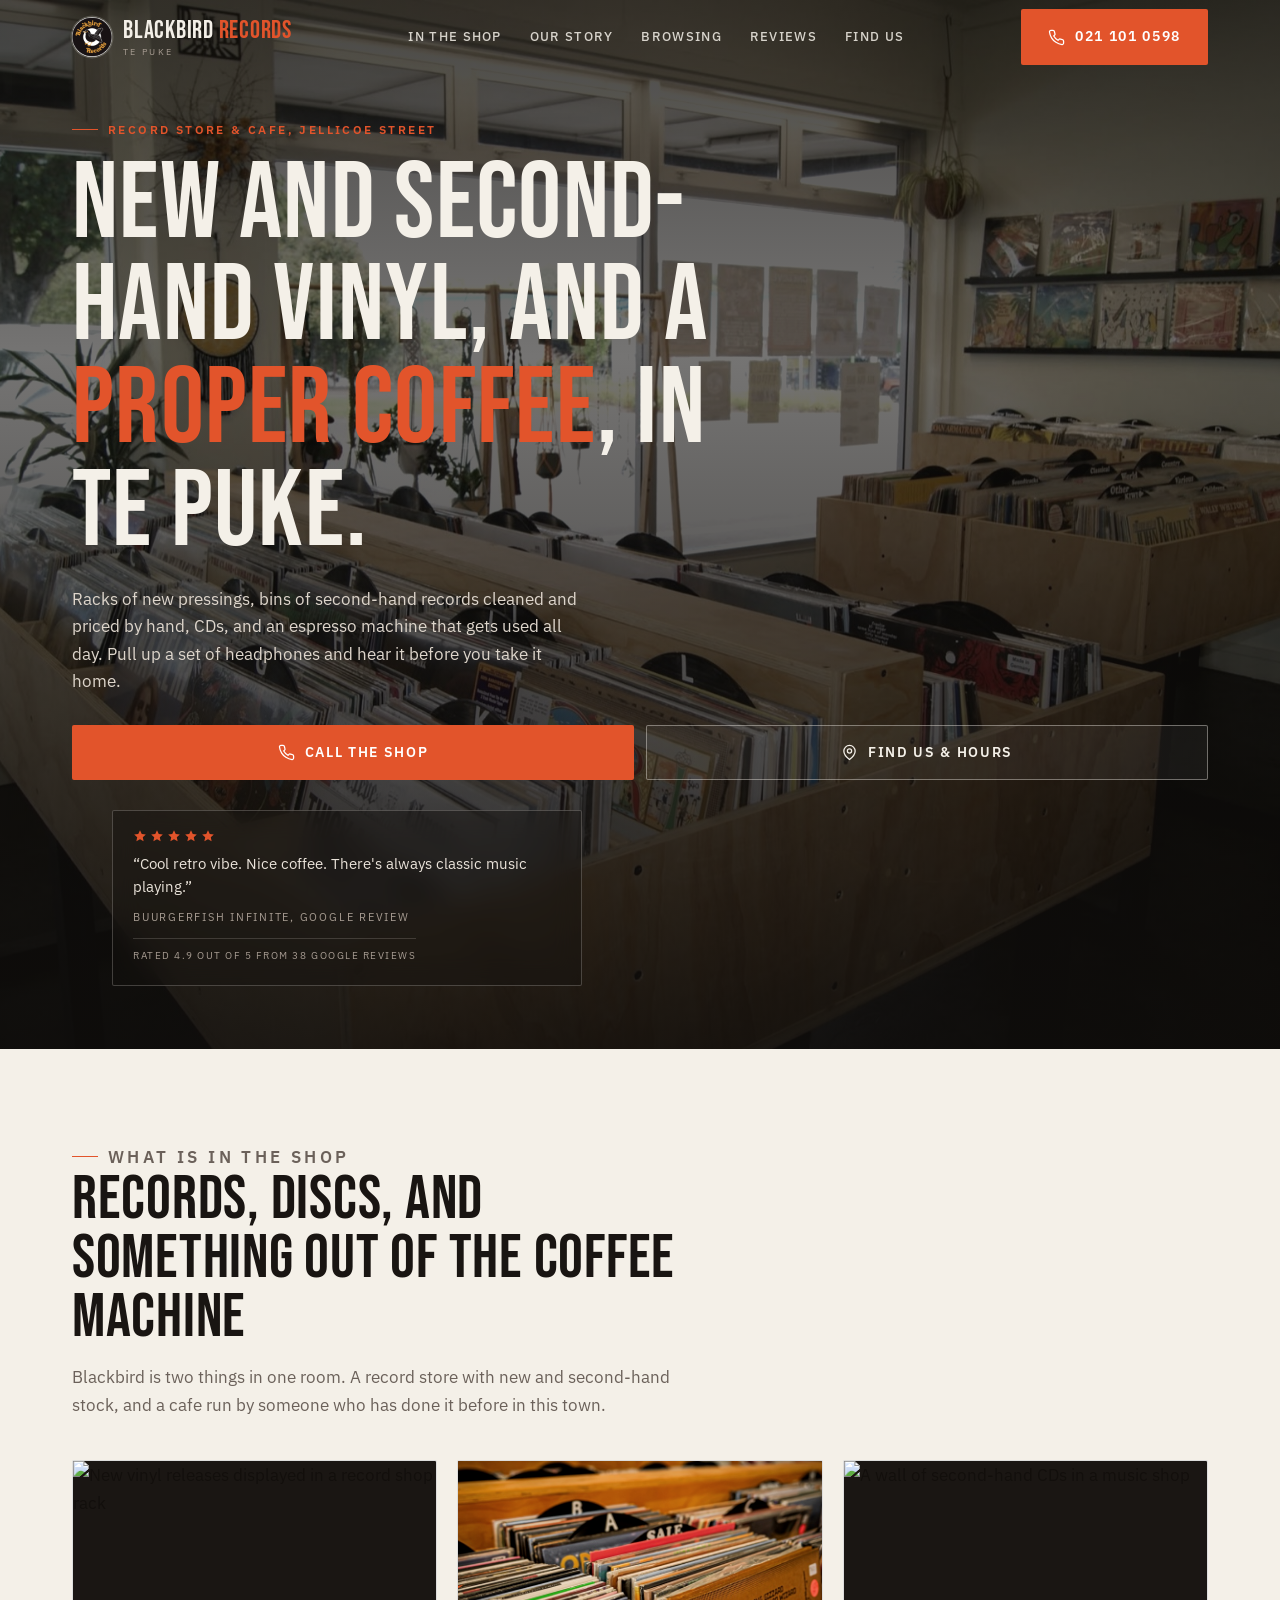
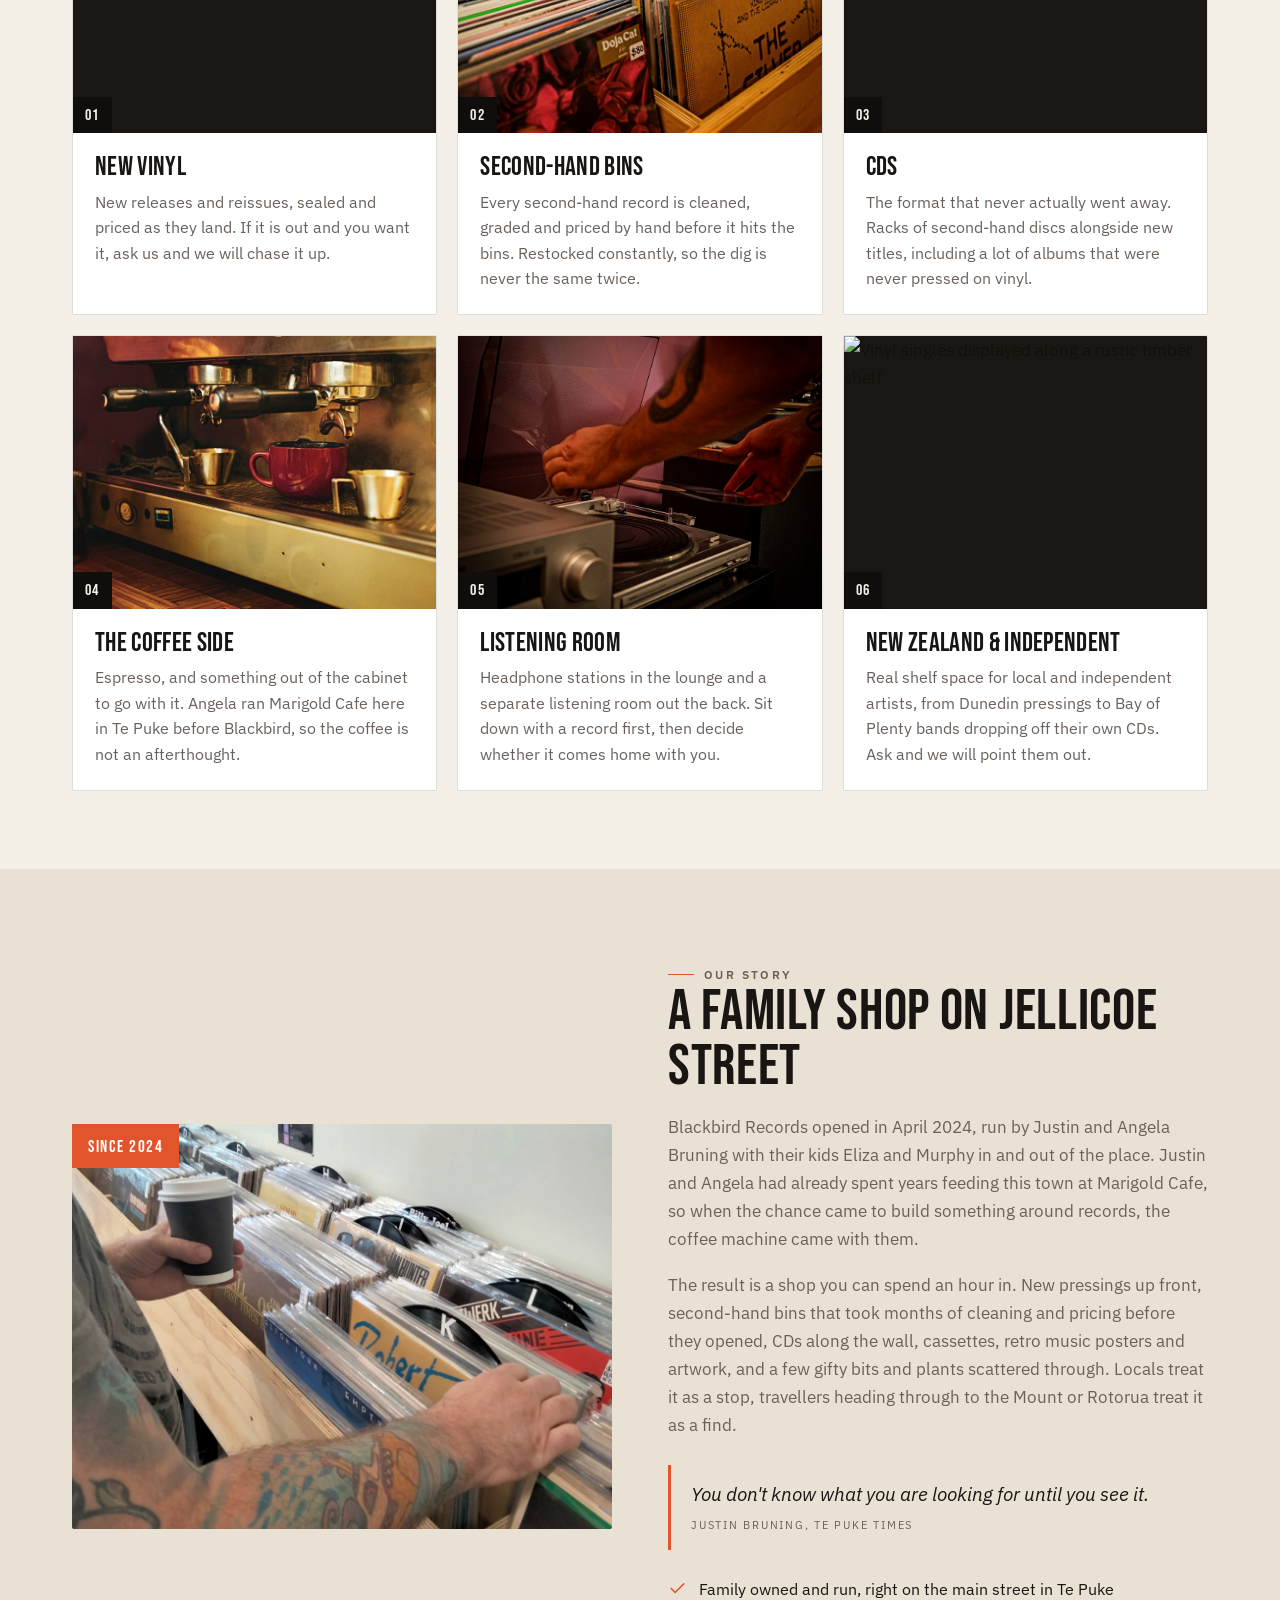
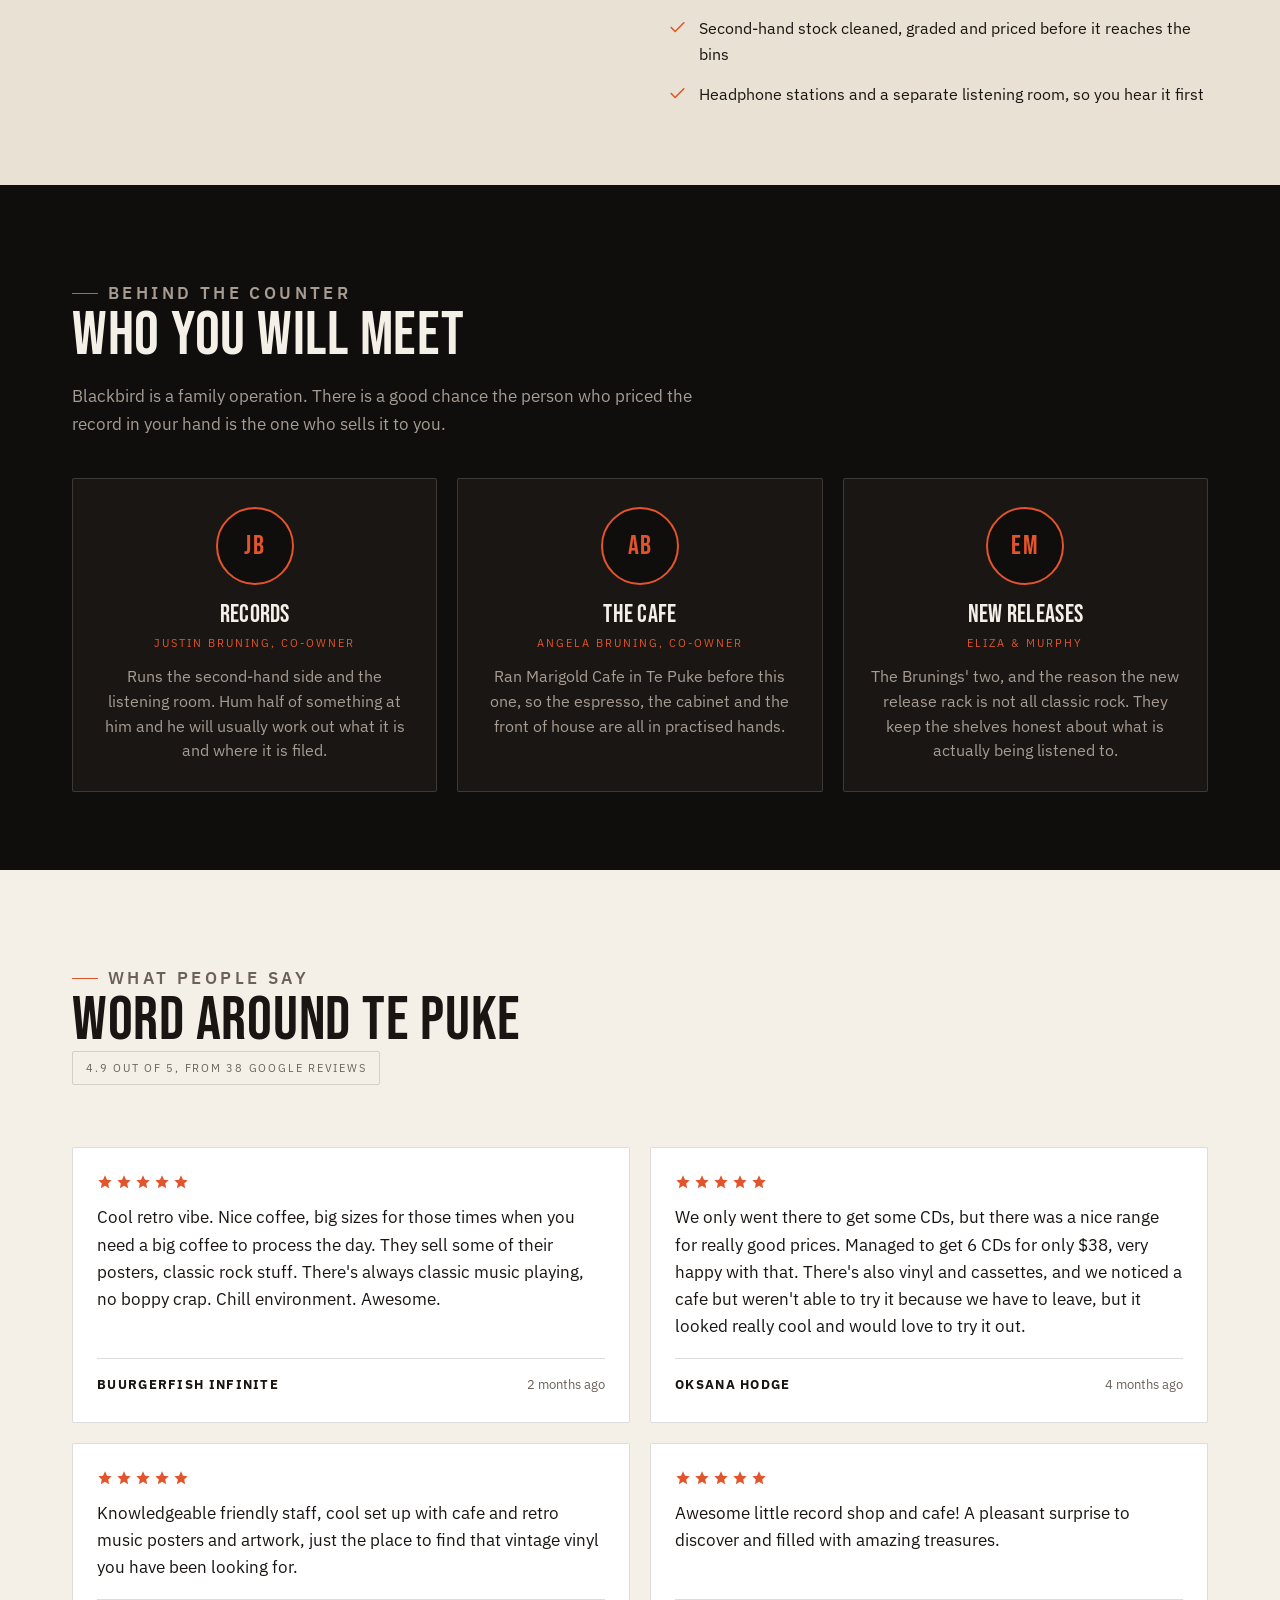
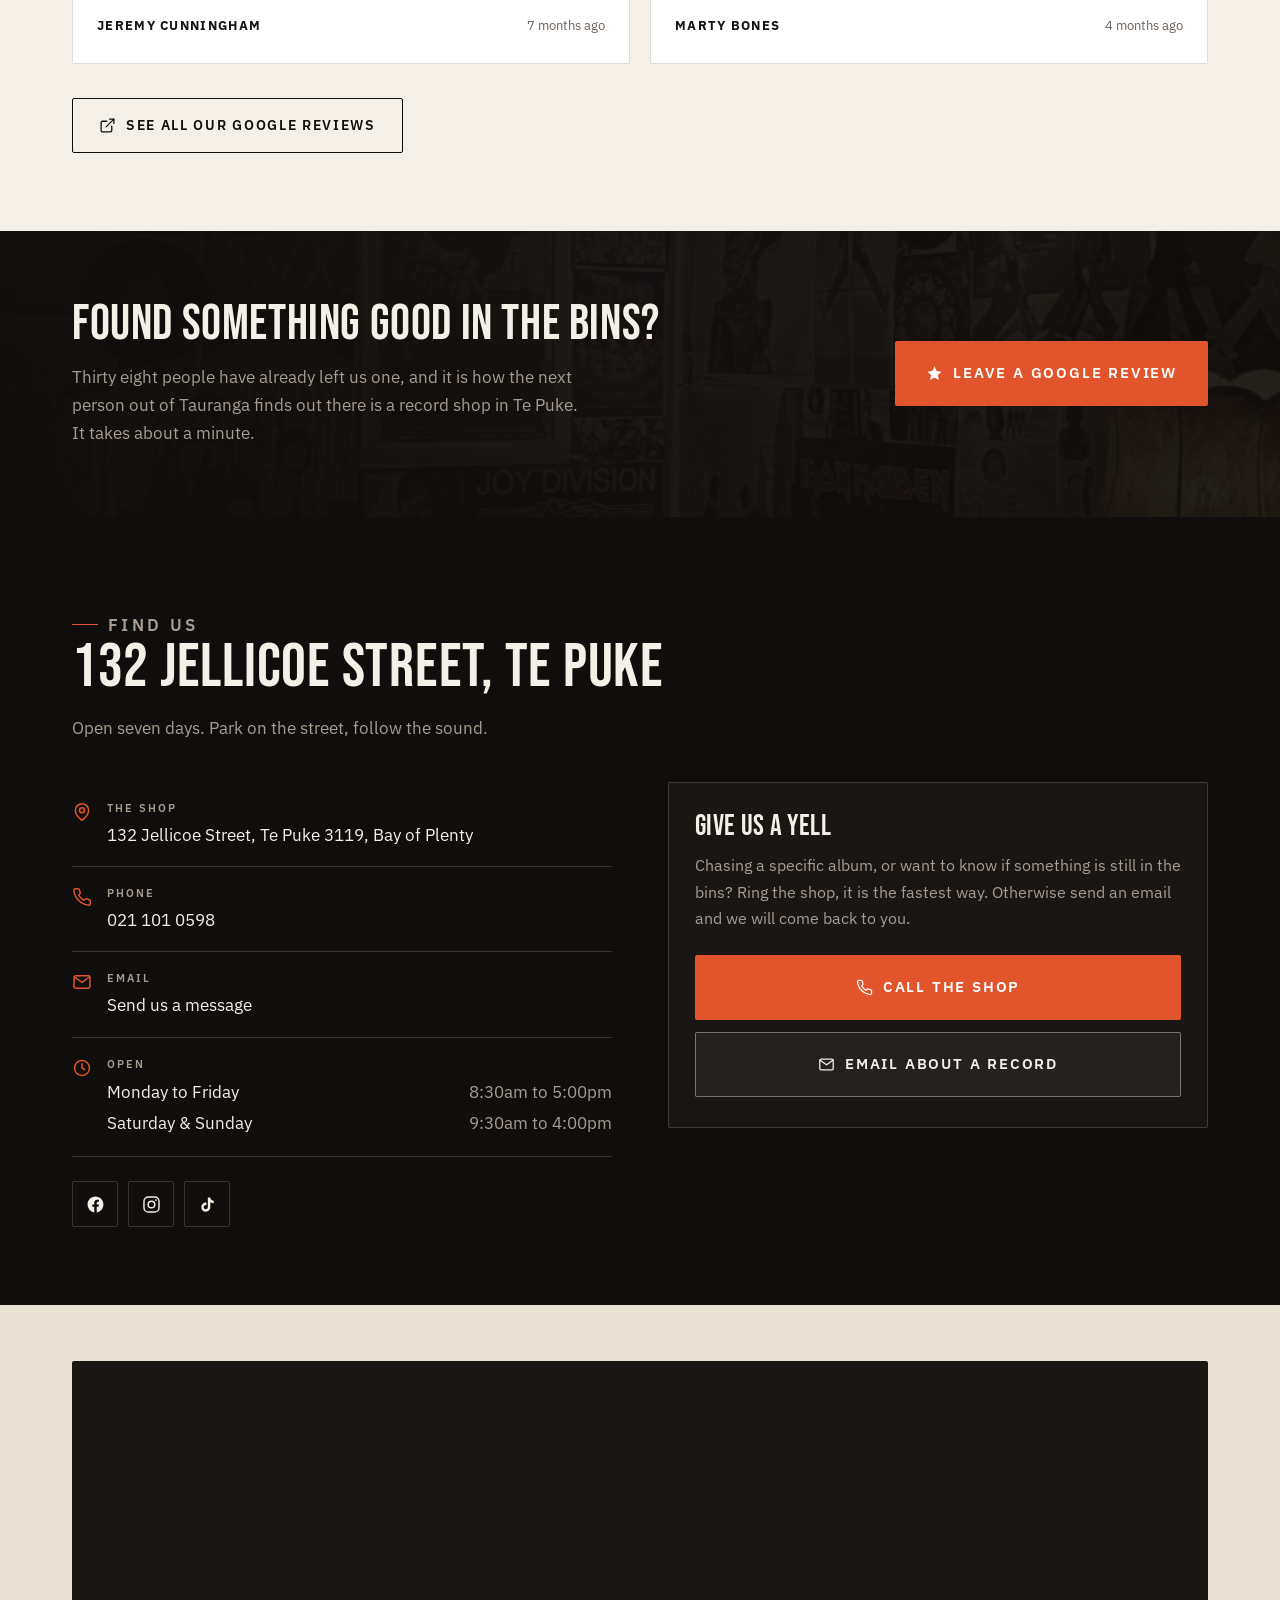
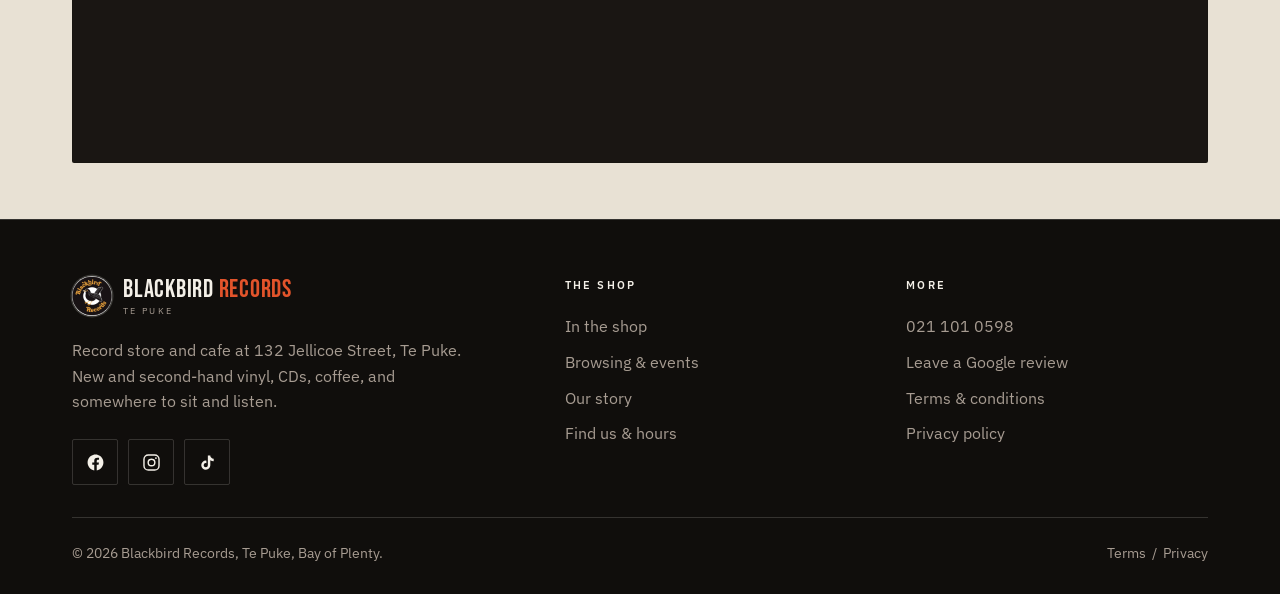
==== index.html @ bd41ffac "Add the six new shop photos, drop four stock hotlinks New real photos in: the wide shop floor and Ju" ====
<!DOCTYPE html>
<html lang="en-NZ">
<head>
<meta charset="utf-8">
<meta name="viewport" content="width=device-width, initial-scale=1">
<title>Blackbird Records | Record Store &amp; Cafe, Te Puke</title>
<meta name="description" content="New and second-hand vinyl, CDs and proper coffee at 132 Jellicoe Street, Te Puke. Headphone listening stations, a separate listening room, and shelf space for New Zealand and independent artists.">
<link rel="canonical" href="https://blackbird-records-demo.vercel.app/">
<meta property="og:type" content="website">
<meta property="og:title" content="Blackbird Records | Record Store &amp; Cafe, Te Puke">
<meta property="og:description" content="New and second-hand vinyl, CDs and proper coffee on Jellicoe Street, Te Puke. Hear it before you buy it.">
<meta property="og:image" content="https://blackbird-records-demo.vercel.app/images/hero-shop.jpg">
<meta name="theme-color" content="#100E0C">
<link rel="icon" type="image/png" href="images/favicon.png">
<link rel="preconnect" href="https://fonts.googleapis.com">
<link rel="preconnect" href="https://fonts.gstatic.com" crossorigin>
<link href="https://fonts.googleapis.com/css2?family=Bebas+Neue&family=IBM+Plex+Sans:wght@400;500;600&display=swap" rel="stylesheet">
<link rel="stylesheet" href="style.css">
</head>
<body>

<!-- opening animation -->
<div id="intro">
  <div class="intro-mark">Blackbird<br><span>Records</span></div>
  <div class="intro-sub">Te Puke, Bay of Plenty</div>
</div>

<!-- 1. NAV -->
<header class="nav">
  <div class="wrap nav-in">
    <a class="brand" href="index.html">
      <img class="brand-logo" src="images/logo.png" alt="" width="40" height="40">
      <span class="brand-text">
        <b>Blackbird <i>Records</i></b>
        <small>Te Puke</small>
      </span>
    </a>
    <nav class="nav-links">
      <a href="#shop">In the shop</a>
      <a href="#about">Our story</a>
      <a href="records.html">Browsing</a>
      <a href="#reviews">Reviews</a>
      <a href="#visit">Find us</a>
    </nav>
    <div class="nav-right">
      <a class="btn btn--accent nav-cta" href="tel:+64211010598">
        <svg viewBox="0 0 24 24" fill="none" stroke="currentColor" stroke-width="1.8" stroke-linecap="round" stroke-linejoin="round" aria-hidden="true"><path d="M22 16.9v3a2 2 0 0 1-2.2 2 19.8 19.8 0 0 1-8.6-3.1 19.5 19.5 0 0 1-6-6A19.8 19.8 0 0 1 2.1 4.2 2 2 0 0 1 4.1 2h3a2 2 0 0 1 2 1.7c.1 1 .4 1.9.7 2.8a2 2 0 0 1-.5 2.1L8.1 9.9a16 16 0 0 0 6 6l1.3-1.2a2 2 0 0 1 2.1-.5c.9.3 1.8.6 2.8.7a2 2 0 0 1 1.7 2z"/></svg>
        021 101 0598
      </a>
      <a class="nav-call" href="tel:+64211010598" aria-label="Call Blackbird Records">
        <svg viewBox="0 0 24 24" fill="none" stroke="currentColor" stroke-width="1.9" stroke-linecap="round" stroke-linejoin="round" aria-hidden="true"><path d="M22 16.9v3a2 2 0 0 1-2.2 2 19.8 19.8 0 0 1-8.6-3.1 19.5 19.5 0 0 1-6-6A19.8 19.8 0 0 1 2.1 4.2 2 2 0 0 1 4.1 2h3a2 2 0 0 1 2 1.7c.1 1 .4 1.9.7 2.8a2 2 0 0 1-.5 2.1L8.1 9.9a16 16 0 0 0 6 6l1.3-1.2a2 2 0 0 1 2.1-.5c.9.3 1.8.6 2.8.7a2 2 0 0 1 1.7 2z"/></svg>
      </a>
      <button class="burger" id="burger" aria-label="Open menu" aria-expanded="false" aria-controls="mobileMenu">
        <svg viewBox="0 0 24 24" fill="none" stroke="currentColor" stroke-width="2" stroke-linecap="round" aria-hidden="true"><path d="M3 6h18M3 12h18M3 18h18"/></svg>
      </button>
    </div>
  </div>
  <div class="mobile-menu" id="mobileMenu">
    <a href="#shop">In the shop</a>
    <a href="#about">Our story</a>
    <a href="records.html">Browsing &amp; events</a>
    <a href="#reviews">Reviews</a>
    <a href="#visit">Find us &amp; hours</a>
  </div>
</header>

<!-- 2. HERO -->
<section class="hero" id="top">
  <div class="hero-slides" aria-hidden="true">
    <div class="hero-slide on">
      <img src="images/hero-shop.jpg" alt="" width="1900" height="1264" fetchpriority="high" decoding="async">
    </div>
    <div class="hero-slide">
      <img src="images/hero-lounge.jpg" alt="" width="1360" height="1020" loading="lazy" decoding="async">
    </div>
    <div class="hero-slide">
      <img src="images/cafe-cabinet.jpg" alt="" width="1360" height="907" loading="lazy" decoding="async">
    </div>
    <div class="hero-slide">
      <img src="images/shop-floor.jpg" alt="" width="1900" height="1425" loading="lazy" decoding="async">
    </div>
    <div class="hero-slide">
      <img src="images/counter-justin.jpg" alt="" width="1600" height="1600" loading="lazy" decoding="async">
    </div>
  </div>
  <div class="hero-scrim"></div>

  <div class="wrap hero-in">
    <p class="eyebrow hero-eyebrow">Record store &amp; cafe, Jellicoe Street</p>
    <h1>New and second-hand vinyl, and a <em>proper coffee</em>, in Te Puke.</h1>
    <p class="hero-sub">Racks of new pressings, bins of second-hand records cleaned and priced by hand, CDs, and an espresso machine that gets used all day. Pull up a set of headphones and hear it before you take it home.</p>

    <div class="hero-cta">
      <a class="btn btn--accent" href="tel:+64211010598">
        <svg viewBox="0 0 24 24" fill="none" stroke="currentColor" stroke-width="1.8" stroke-linecap="round" stroke-linejoin="round" aria-hidden="true"><path d="M22 16.9v3a2 2 0 0 1-2.2 2 19.8 19.8 0 0 1-8.6-3.1 19.5 19.5 0 0 1-6-6A19.8 19.8 0 0 1 2.1 4.2 2 2 0 0 1 4.1 2h3a2 2 0 0 1 2 1.7c.1 1 .4 1.9.7 2.8a2 2 0 0 1-.5 2.1L8.1 9.9a16 16 0 0 0 6 6l1.3-1.2a2 2 0 0 1 2.1-.5c.9.3 1.8.6 2.8.7a2 2 0 0 1 1.7 2z"/></svg>
        Call the shop
      </a>
      <a class="btn btn--ghost" href="#visit">
        <svg viewBox="0 0 24 24" fill="none" stroke="currentColor" stroke-width="1.8" stroke-linecap="round" stroke-linejoin="round" aria-hidden="true"><path d="M20 10c0 6-8 12-8 12s-8-6-8-12a8 8 0 0 1 16 0z"/><circle cx="12" cy="10" r="3"/></svg>
        Find us &amp; hours
      </a>
    </div>

    <figure class="hero-quote">
      <div class="hq-stars" aria-hidden="true">
        <svg viewBox="0 0 24 24" fill="currentColor"><path d="M12 2l3 6.6 7 .8-5.2 4.8 1.4 7L12 17.7 5.8 21.2l1.4-7L2 9.4l7-.8z"/></svg>
        <svg viewBox="0 0 24 24" fill="currentColor"><path d="M12 2l3 6.6 7 .8-5.2 4.8 1.4 7L12 17.7 5.8 21.2l1.4-7L2 9.4l7-.8z"/></svg>
        <svg viewBox="0 0 24 24" fill="currentColor"><path d="M12 2l3 6.6 7 .8-5.2 4.8 1.4 7L12 17.7 5.8 21.2l1.4-7L2 9.4l7-.8z"/></svg>
        <svg viewBox="0 0 24 24" fill="currentColor"><path d="M12 2l3 6.6 7 .8-5.2 4.8 1.4 7L12 17.7 5.8 21.2l1.4-7L2 9.4l7-.8z"/></svg>
        <svg viewBox="0 0 24 24" fill="currentColor"><path d="M12 2l3 6.6 7 .8-5.2 4.8 1.4 7L12 17.7 5.8 21.2l1.4-7L2 9.4l7-.8z"/></svg>
      </div>
      <div class="hq-body">
        <p class="hq-text" id="hqText"></p>
        <cite class="hq-name" id="hqName"></cite>
      </div>
      <span class="hq-badge">Rated 4.9 out of 5 from 38 Google reviews</span>
    </figure>
  </div>
</section>

<!-- 3. SERVICES -->
<section class="section section--bone" id="shop">
  <div class="wrap">
    <div class="sec-head rv">
      <p class="eyebrow">What is in the shop</p>
      <h2>Records, discs, and something out of the coffee machine</h2>
      <p>Blackbird is two things in one room. A record store with new and second-hand stock, and a cafe run by someone who has done it before in this town.</p>
    </div>

    <div class="grid grid--3">
      <article class="card rv">
        <div class="card-img">
          <img src="https://images.pexels.com/photos/8533553/pexels-photo-8533553.jpeg?auto=compress&amp;cs=tinysrgb&amp;w=800" alt="New vinyl releases displayed in a record shop rack" width="800" height="600" loading="lazy" decoding="async">
          <span class="card-num">01</span>
        </div>
        <div class="card-body">
          <h3>New vinyl</h3>
          <p>New releases and reissues, sealed and priced as they land. If it is out and you want it, ask us and we will chase it up.</p>
        </div>
      </article>

      <article class="card rv">
        <div class="card-img">
          <img src="images/crates.jpg" alt="Second-hand records packed into the wooden crates at Blackbird Records" width="760" height="950" loading="lazy" decoding="async">
          <span class="card-num">02</span>
        </div>
        <div class="card-body">
          <h3>Second-hand bins</h3>
          <p>Every second-hand record is cleaned, graded and priced by hand before it hits the bins. Restocked constantly, so the dig is never the same twice.</p>
        </div>
      </article>

      <article class="card rv">
        <div class="card-img">
          <img src="https://images.pexels.com/photos/27988917/pexels-photo-27988917.jpeg?auto=compress&amp;cs=tinysrgb&amp;w=800" alt="A wall of second-hand CDs in a music shop" width="800" height="600" loading="lazy" decoding="async">
          <span class="card-num">03</span>
        </div>
        <div class="card-body">
          <h3>CDs</h3>
          <p>The format that never actually went away. Racks of second-hand discs alongside new titles, including a lot of albums that were never pressed on vinyl.</p>
        </div>
      </article>

      <article class="card rv">
        <div class="card-img">
          <img src="images/espresso.jpg" alt="The espresso machine at Blackbird, pouring into a red cup" width="950" height="633" loading="lazy" decoding="async">
          <span class="card-num">04</span>
        </div>
        <div class="card-body">
          <h3>The coffee side</h3>
          <p>Espresso, and something out of the cabinet to go with it. Angela ran Marigold Cafe here in Te Puke before Blackbird, so the coffee is not an afterthought.</p>
        </div>
      </article>

      <article class="card rv">
        <div class="card-img">
          <img src="images/turntable.jpg" alt="Cueing a record up on the turntable in the Blackbird listening room" width="950" height="950" loading="lazy" decoding="async">
          <span class="card-num">05</span>
        </div>
        <div class="card-body">
          <h3>Listening room</h3>
          <p>Headphone stations in the lounge and a separate listening room out the back. Sit down with a record first, then decide whether it comes home with you.</p>
        </div>
      </article>

      <article class="card rv">
        <div class="card-img">
          <img src="https://images.pexels.com/photos/4491533/pexels-photo-4491533.jpeg?auto=compress&amp;cs=tinysrgb&amp;w=800" alt="Vinyl singles displayed along a rustic timber shelf" width="800" height="600" loading="lazy" decoding="async">
          <span class="card-num">06</span>
        </div>
        <div class="card-body">
          <h3>New Zealand &amp; independent</h3>
          <p>Real shelf space for local and independent artists, from Dunedin pressings to Bay of Plenty bands dropping off their own CDs. Ask and we will point them out.</p>
        </div>
      </article>
    </div>
  </div>
</section>

<!-- 4. ABOUT -->
<section class="section section--bone2" id="about">
  <div class="wrap split">
    <div class="about-media rv">
      <img src="images/story-digging.jpg" alt="A customer flipping through the record bins at Blackbird Records, coffee in hand" width="1100" height="1466" loading="lazy" decoding="async">
      <span class="corner-tag">Since 2024</span>
    </div>
    <div class="about-copy rv">
      <p class="eyebrow">Our story</p>
      <h2>A family shop on Jellicoe Street</h2>
      <p>Blackbird Records opened in April 2024, run by Justin and Angela Bruning with their kids Eliza and Murphy in and out of the place. Justin and Angela had already spent years feeding this town at Marigold Cafe, so when the chance came to build something around records, the coffee machine came with them.</p>
      <p>The result is a shop you can spend an hour in. New pressings up front, second-hand bins that took months of cleaning and pricing before they opened, CDs along the wall, cassettes, retro music posters and artwork, and a few gifty bits and plants scattered through. Locals treat it as a stop, travellers heading through to the Mount or Rotorua treat it as a find.</p>

      <blockquote class="pullquote">
        You don't know what you are looking for until you see it.
        <cite>Justin Bruning, Te Puke Times</cite>
      </blockquote>

      <ul class="checks">
        <li>
          <svg viewBox="0 0 24 24" fill="none" stroke="currentColor" stroke-width="2" stroke-linecap="round" stroke-linejoin="round" aria-hidden="true"><path d="M20 6L9 17l-5-5"/></svg>
          <span>Family owned and run, right on the main street in Te Puke</span>
        </li>
        <li>
          <svg viewBox="0 0 24 24" fill="none" stroke="currentColor" stroke-width="2" stroke-linecap="round" stroke-linejoin="round" aria-hidden="true"><path d="M20 6L9 17l-5-5"/></svg>
          <span>Second-hand stock cleaned, graded and priced before it reaches the bins</span>
        </li>
        <li>
          <svg viewBox="0 0 24 24" fill="none" stroke="currentColor" stroke-width="2" stroke-linecap="round" stroke-linejoin="round" aria-hidden="true"><path d="M20 6L9 17l-5-5"/></svg>
          <span>Headphone stations and a separate listening room, so you hear it first</span>
        </li>
      </ul>
    </div>
  </div>
</section>

<!-- 5. MEET THE CREW -->
<section class="section section--ink" id="crew">
  <div class="wrap">
    <div class="sec-head rv">
      <p class="eyebrow">Behind the counter</p>
      <h2>Who you will meet</h2>
      <p>Blackbird is a family operation. There is a good chance the person who priced the record in your hand is the one who sells it to you.</p>
    </div>

    <div class="grid grid--3">
      <article class="crew-card rv">
        <div class="avatar" aria-hidden="true">JB</div>
        <h3>Records</h3>
        <span class="crew-name">Justin Bruning, co-owner</span>
        <p>Runs the second-hand side and the listening room. Hum half of something at him and he will usually work out what it is and where it is filed.</p>
      </article>

      <article class="crew-card rv">
        <div class="avatar" aria-hidden="true">AB</div>
        <h3>The cafe</h3>
        <span class="crew-name">Angela Bruning, co-owner</span>
        <p>Ran Marigold Cafe in Te Puke before this one, so the espresso, the cabinet and the front of house are all in practised hands.</p>
      </article>

      <article class="crew-card rv">
        <div class="avatar" aria-hidden="true">EM</div>
        <h3>New releases</h3>
        <span class="crew-name">Eliza &amp; Murphy</span>
        <p>The Brunings' two, and the reason the new release rack is not all classic rock. They keep the shelves honest about what is actually being listened to.</p>
      </article>
    </div>
  </div>
</section>

<!-- 6. REVIEWS -->
<section class="section section--bone" id="reviews">
  <div class="wrap">
    <div class="sec-head rv">
      <p class="eyebrow">What people say</p>
      <h2>Word around Te Puke</h2>
      <span class="note">4.9 out of 5, from 38 Google reviews</span>
    </div>

    <div class="grid" id="reviewCards"></div>

    <div class="rev-actions rv">
      <a class="btn btn--outline" href="https://www.google.com/maps?cid=9201832405469582697" target="_blank" rel="noopener">
        <svg viewBox="0 0 24 24" fill="none" stroke="currentColor" stroke-width="1.8" stroke-linecap="round" stroke-linejoin="round" aria-hidden="true"><path d="M18 13v6a2 2 0 0 1-2 2H5a2 2 0 0 1-2-2V8a2 2 0 0 1 2-2h6"/><path d="M15 3h6v6"/><path d="M10 14L21 3"/></svg>
        See all our Google reviews
      </a>
    </div>
  </div>
</section>

<!-- 7. LEAVE A REVIEW BANNER -->
<section class="banner">
  <div class="banner-bg" aria-hidden="true">
    <img src="images/lounge-couch.jpg" alt="" width="933" height="1400" loading="lazy" decoding="async">
  </div>
  <div class="wrap banner-in rv">
    <div>
      <h2>Found something good in the bins?</h2>
      <p>Thirty eight people have already left us one, and it is how the next person out of Tauranga finds out there is a record shop in Te Puke. It takes about a minute.</p>
    </div>
    <a class="btn btn--accent btn--lg" style="width:auto;" href="https://search.google.com/local/writereview?placeid=ChIJOxzHuvd5bm0RaVWxwtF5s38" target="_blank" rel="noopener">
      <svg viewBox="0 0 24 24" fill="currentColor" aria-hidden="true"><path d="M12 2l3 6.6 7 .8-5.2 4.8 1.4 7L12 17.7 5.8 21.2l1.4-7L2 9.4l7-.8z"/></svg>
      Leave a Google review
    </a>
  </div>
</section>

<!-- 8. CONTACT -->
<section class="section section--ink" id="visit">
  <div class="wrap">
    <div class="sec-head rv">
      <p class="eyebrow">Find us</p>
      <h2>132 Jellicoe Street, Te Puke</h2>
      <p>Open seven days. Park on the street, follow the sound.</p>
    </div>

    <div class="contact-grid">
      <div class="rv">
        <div class="info-row">
          <svg viewBox="0 0 24 24" fill="none" stroke="currentColor" stroke-width="1.8" stroke-linecap="round" stroke-linejoin="round" aria-hidden="true"><path d="M20 10c0 6-8 12-8 12s-8-6-8-12a8 8 0 0 1 16 0z"/><circle cx="12" cy="10" r="3"/></svg>
          <div>
            <b>The shop</b>
            <span>132 Jellicoe Street, Te Puke 3119, Bay of Plenty</span>
          </div>
        </div>

        <div class="info-row">
          <svg viewBox="0 0 24 24" fill="none" stroke="currentColor" stroke-width="1.8" stroke-linecap="round" stroke-linejoin="round" aria-hidden="true"><path d="M22 16.9v3a2 2 0 0 1-2.2 2 19.8 19.8 0 0 1-8.6-3.1 19.5 19.5 0 0 1-6-6A19.8 19.8 0 0 1 2.1 4.2 2 2 0 0 1 4.1 2h3a2 2 0 0 1 2 1.7c.1 1 .4 1.9.7 2.8a2 2 0 0 1-.5 2.1L8.1 9.9a16 16 0 0 0 6 6l1.3-1.2a2 2 0 0 1 2.1-.5c.9.3 1.8.6 2.8.7a2 2 0 0 1 1.7 2z"/></svg>
          <div>
            <b>Phone</b>
            <a href="tel:+64211010598">021 101 0598</a>
          </div>
        </div>

        <div class="info-row">
          <svg viewBox="0 0 24 24" fill="none" stroke="currentColor" stroke-width="1.8" stroke-linecap="round" stroke-linejoin="round" aria-hidden="true"><rect x="2.5" y="4.5" width="19" height="15" rx="2"/><path d="M3 6l9 6.5L21 6"/></svg>
          <div>
            <b>Email</b>
            <a data-gmail href="#" data-user="blackbirdrecordstepuke" data-domain="gmail.com" data-su="Question%20for%20Blackbird%20Records" data-body="Hi%20Justin%2C%0A%0A">Send us a message</a>
          </div>
        </div>

        <div class="info-row">
          <svg viewBox="0 0 24 24" fill="none" stroke="currentColor" stroke-width="1.8" stroke-linecap="round" stroke-linejoin="round" aria-hidden="true"><circle cx="12" cy="12" r="9"/><path d="M12 7v5l3.2 2"/></svg>
          <div style="width:100%;">
            <b>Open</b>
            <div class="hours-list">
              <div><span>Monday to Friday</span><span>8:30am to 5:00pm</span></div>
              <div><span>Saturday &amp; Sunday</span><span>9:30am to 4:00pm</span></div>
            </div>
          </div>
        </div>

        <div class="socials">
          <a href="https://www.facebook.com/blackbirdrecordstepuke/" target="_blank" rel="noopener" aria-label="Blackbird Records on Facebook">
            <svg viewBox="0 0 24 24" fill="currentColor" aria-hidden="true"><path d="M22 12.06C22 6.5 17.52 2 12 2S2 6.5 2 12.06c0 5 3.66 9.15 8.44 9.94v-7.03H7.9v-2.9h2.54V9.85c0-2.52 1.5-3.91 3.77-3.91 1.09 0 2.24.2 2.24.2v2.46h-1.26c-1.24 0-1.63.78-1.63 1.57v1.89h2.78l-.45 2.9h-2.33V22c4.78-.79 8.44-4.93 8.44-9.94z"/></svg>
          </a>
          <a href="https://www.instagram.com/blackbirdrecords_tepuke/" target="_blank" rel="noopener" aria-label="Blackbird Records on Instagram">
            <svg viewBox="0 0 24 24" fill="none" stroke="currentColor" stroke-width="1.8" aria-hidden="true"><rect x="2.5" y="2.5" width="19" height="19" rx="5.5"/><circle cx="12" cy="12" r="4.2"/><circle cx="17.6" cy="6.4" r="1.15" fill="currentColor" stroke="none"/></svg>
          </a>
          <a href="https://www.tiktok.com/search?q=Blackbird%20Records%20Te%20Puke" target="_blank" rel="noopener" aria-label="Search TikTok for Blackbird Records">
            <svg viewBox="0 0 24 24" fill="currentColor" aria-hidden="true"><path d="M16.6 5.82A4.28 4.28 0 0 1 15.54 3h-3.1v12.4a2.59 2.59 0 0 1-2.59 2.5 2.59 2.59 0 1 1 .77-5.06v-3.2a5.75 5.75 0 0 0-.77-.05A5.71 5.71 0 1 0 15.54 15V9.01a7.35 7.35 0 0 0 4.3 1.38V7.3a4.29 4.29 0 0 1-3.24-1.48z"/></svg>
          </a>
        </div>
      </div>

      <div class="contact-box rv">
        <h3>Give us a yell</h3>
        <p>Chasing a specific album, or want to know if something is still in the bins? Ring the shop, it is the fastest way. Otherwise send an email and we will come back to you.</p>
        <a class="btn btn--accent btn--lg" href="tel:+64211010598">
          <svg viewBox="0 0 24 24" fill="none" stroke="currentColor" stroke-width="1.8" stroke-linecap="round" stroke-linejoin="round" aria-hidden="true"><path d="M22 16.9v3a2 2 0 0 1-2.2 2 19.8 19.8 0 0 1-8.6-3.1 19.5 19.5 0 0 1-6-6A19.8 19.8 0 0 1 2.1 4.2 2 2 0 0 1 4.1 2h3a2 2 0 0 1 2 1.7c.1 1 .4 1.9.7 2.8a2 2 0 0 1-.5 2.1L8.1 9.9a16 16 0 0 0 6 6l1.3-1.2a2 2 0 0 1 2.1-.5c.9.3 1.8.6 2.8.7a2 2 0 0 1 1.7 2z"/></svg>
          Call the shop
        </a>
        <a class="btn btn--ghost btn--lg" data-gmail href="#" data-user="blackbirdrecordstepuke" data-domain="gmail.com" data-su="Record%20enquiry%20for%20Blackbird%20Records" data-body="Hi%20Justin%2C%0A%0AI%27m%20after%3A%0A%0A">
          <svg viewBox="0 0 24 24" fill="none" stroke="currentColor" stroke-width="1.8" stroke-linecap="round" stroke-linejoin="round" aria-hidden="true"><rect x="2.5" y="4.5" width="19" height="15" rx="2"/><path d="M3 6l9 6.5L21 6"/></svg>
          Email about a record
        </a>
      </div>
    </div>
  </div>
</section>

<!-- 9. MAP -->
<section class="section section--bone2" style="padding-top:56px;padding-bottom:56px;">
  <div class="wrap">
    <div class="map-wrap rv">
      <iframe
        title="Map showing Blackbird Records, 132 Jellicoe Street, Te Puke"
        src="https://www.google.com/maps?q=Blackbird%20Records%2C%20132%20Jellicoe%20Street%2C%20Te%20Puke%203119&amp;output=embed"
        loading="lazy"
        referrerpolicy="no-referrer-when-downgrade"
        allowfullscreen></iframe>
    </div>
  </div>
</section>

<!-- 10. FOOTER -->
<footer class="footer">
  <div class="wrap">
    <div class="foot-top">
      <div>
        <a class="brand" href="index.html" style="display:inline-flex;">
          <img class="brand-logo" src="images/logo.png" alt="" width="40" height="40">
          <span class="brand-text">
            <b>Blackbird <i>Records</i></b>
            <small>Te Puke</small>
          </span>
        </a>
        <p>Record store and cafe at 132 Jellicoe Street, Te Puke. New and second-hand vinyl, CDs, coffee, and somewhere to sit and listen.</p>
        <div class="socials">
          <a href="https://www.facebook.com/blackbirdrecordstepuke/" target="_blank" rel="noopener" aria-label="Blackbird Records on Facebook">
            <svg viewBox="0 0 24 24" fill="currentColor" aria-hidden="true"><path d="M22 12.06C22 6.5 17.52 2 12 2S2 6.5 2 12.06c0 5 3.66 9.15 8.44 9.94v-7.03H7.9v-2.9h2.54V9.85c0-2.52 1.5-3.91 3.77-3.91 1.09 0 2.24.2 2.24.2v2.46h-1.26c-1.24 0-1.63.78-1.63 1.57v1.89h2.78l-.45 2.9h-2.33V22c4.78-.79 8.44-4.93 8.44-9.94z"/></svg>
          </a>
          <a href="https://www.instagram.com/blackbirdrecords_tepuke/" target="_blank" rel="noopener" aria-label="Blackbird Records on Instagram">
            <svg viewBox="0 0 24 24" fill="none" stroke="currentColor" stroke-width="1.8" aria-hidden="true"><rect x="2.5" y="2.5" width="19" height="19" rx="5.5"/><circle cx="12" cy="12" r="4.2"/><circle cx="17.6" cy="6.4" r="1.15" fill="currentColor" stroke="none"/></svg>
          </a>
          <a href="https://www.tiktok.com/search?q=Blackbird%20Records%20Te%20Puke" target="_blank" rel="noopener" aria-label="Search TikTok for Blackbird Records">
            <svg viewBox="0 0 24 24" fill="currentColor" aria-hidden="true"><path d="M16.6 5.82A4.28 4.28 0 0 1 15.54 3h-3.1v12.4a2.59 2.59 0 0 1-2.59 2.5 2.59 2.59 0 1 1 .77-5.06v-3.2a5.75 5.75 0 0 0-.77-.05A5.71 5.71 0 1 0 15.54 15V9.01a7.35 7.35 0 0 0 4.3 1.38V7.3a4.29 4.29 0 0 1-3.24-1.48z"/></svg>
          </a>
        </div>
      </div>

      <div class="foot-col">
        <h4>The shop</h4>
        <a href="#shop">In the shop</a>
        <a href="records.html">Browsing &amp; events</a>
        <a href="#about">Our story</a>
        <a href="#visit">Find us &amp; hours</a>
      </div>

      <div class="foot-col">
        <h4>More</h4>
        <a href="tel:+64211010598">021 101 0598</a>
        <a href="https://search.google.com/local/writereview?placeid=ChIJOxzHuvd5bm0RaVWxwtF5s38" target="_blank" rel="noopener">Leave a Google review</a>
        <a href="terms.html">Terms &amp; conditions</a>
        <a href="privacy.html">Privacy policy</a>
      </div>
    </div>

    <div class="foot-bot">
      <span>&copy; <span data-year>2026</span> Blackbird Records, Te Puke, Bay of Plenty.</span>
      <span><a href="terms.html">Terms</a> &nbsp;/&nbsp; <a href="privacy.html">Privacy</a></span>
    </div>
  </div>
</footer>

<script>
/* One source for the hero quote rotator and the review cards below. */
/* Real Google reviews, scraped from the Blackbird Records listing. */
window.BB_REVIEWS = [
  {
    name: "BuurgerFish Infinite", date: "2 months ago",
    short: "Cool retro vibe. Nice coffee. There's always classic music playing.",
    text: "Cool retro vibe. Nice coffee, big sizes for those times when you need a big coffee to process the day. They sell some of their posters, classic rock stuff. There's always classic music playing, no boppy crap. Chill environment. Awesome."
  },
  {
    name: "Oksana Hodge", date: "4 months ago",
    short: "A nice range for really good prices. Managed to get 6 CDs for only $38.",
    text: "We only went there to get some CDs, but there was a nice range for really good prices. Managed to get 6 CDs for only $38, very happy with that. There's also vinyl and cassettes, and we noticed a cafe but weren't able to try it because we have to leave, but it looked really cool and would love to try it out."
  },
  {
    name: "Jeremy Cunningham", date: "7 months ago",
    short: "Knowledgeable friendly staff, just the place to find that vintage vinyl.",
    text: "Knowledgeable friendly staff, cool set up with cafe and retro music posters and artwork, just the place to find that vintage vinyl you have been looking for."
  },
  {
    name: "Marty Bones", date: "4 months ago",
    short: "Awesome little record shop and cafe, filled with amazing treasures.",
    text: "Awesome little record shop and cafe! A pleasant surprise to discover and filled with amazing treasures."
  }
];
(function () {
  var star = '<svg viewBox="0 0 24 24" fill="currentColor" aria-hidden="true"><path d="M12 2l3 6.6 7 .8-5.2 4.8 1.4 7L12 17.7 5.8 21.2l1.4-7L2 9.4l7-.8z"/></svg>';
  var host = document.getElementById('reviewCards');
  if (!host) return;
  host.innerHTML = window.BB_REVIEWS.map(function (r) {
    return '<article class="rev-card rv">' +
      '<div class="stars" aria-label="Five out of five stars">' + star + star + star + star + star + '</div>' +
      '<p>' + r.text + '</p>' +
      '<div class="rev-meta"><b>' + r.name + '</b><span>' + r.date + '</span></div>' +
      '</article>';
  }).join('');
})();
</script>
<script src="site.js"></script>
</body>
</html>
---- style.css ----
/* Blackbird Records, Te Puke
   Archetype: Industrial. Bebas Neue + IBM Plex Sans. */

:root{
  --ink:#100E0C;
  --ink-2:#1A1613;
  --ink-3:#241E1A;
  --bone:#F4F0E8;
  --bone-2:#E8E1D4;
  --accent:#E2542B;
  --accent-soft:rgba(226,84,43,.14);
  --text:#191512;
  --muted:#6B615A;
  --muted-dark:#A79C92;
  --line:rgba(16,14,12,.14);
  --line-dark:rgba(244,240,232,.16);
  --r:2px;
  --wrap:1180px;
  --display:"Bebas Neue",Impact,"Haettenschweiler","Arial Narrow",sans-serif;
  --body:"IBM Plex Sans",-apple-system,BlinkMacSystemFont,"Segoe UI",sans-serif;
}

*,*::before,*::after{box-sizing:border-box;}

html{-webkit-text-size-adjust:100%;scroll-behavior:smooth;}
@media (prefers-reduced-motion:reduce){html{scroll-behavior:auto;}}

body{
  margin:0;
  background:var(--bone);
  color:var(--text);
  font-family:var(--body);
  font-size:17px;
  line-height:1.65;
  overflow-x:hidden;
  -webkit-font-smoothing:antialiased;
}

img{
  max-width:100%;
  display:block;
  image-orientation:from-image;
  filter:saturate(.85) contrast(1.06);
}

a{color:inherit;}

h1,h2,h3,.display{
  font-family:var(--display);
  font-weight:400;
  letter-spacing:.012em;
  line-height:.95;
  margin:0;
  text-transform:uppercase;
}

.wrap{width:100%;max-width:var(--wrap);margin:0 auto;padding:0 22px;}

.eyebrow{
  font-family:var(--body);
  font-size:12px;
  font-weight:600;
  letter-spacing:.2em;
  text-transform:uppercase;
  color:var(--accent);
  margin:0 0 14px;
  display:flex;
  align-items:center;
  gap:10px;
}
.eyebrow::before{content:"";width:26px;height:1px;background:var(--accent);flex:none;}

.section{padding:78px 0;}
.section--bone{background:var(--bone);}
.section--bone2{background:var(--bone-2);}
.section--ink{background:var(--ink);color:var(--bone);}
.section--ink h2,.section--ink h3{color:var(--bone);}

.sec-head{max-width:640px;margin-bottom:40px;}
.sec-head h2{font-size:clamp(38px,8.4vw,62px);}
.sec-head p{margin:16px 0 0;color:var(--muted);font-size:17px;}
.section--ink .sec-head p{color:var(--muted-dark);}

/* ---------- buttons ---------- */
.btn{
  display:inline-flex;align-items:center;justify-content:center;gap:10px;
  min-height:52px;padding:15px 26px;
  font-family:var(--body);font-size:14px;font-weight:600;
  letter-spacing:.12em;text-transform:uppercase;text-decoration:none;
  border:1px solid transparent;border-radius:var(--r);
  cursor:pointer;transition:transform .18s ease,background .18s ease,color .18s ease,border-color .18s ease;
}
.btn svg{width:17px;height:17px;flex:none;}
.btn--accent{background:var(--accent);color:#fff;}
.btn--accent:hover{background:#c9451f;transform:translateY(-2px);}
.btn--ghost{border-color:rgba(244,240,232,.4);color:var(--bone);background:rgba(255,255,255,.05);}
.btn--ghost:hover{background:rgba(244,240,232,.13);border-color:var(--bone);transform:translateY(-2px);}
.btn--dark{background:var(--ink);color:var(--bone);}
.btn--dark:hover{background:var(--ink-3);transform:translateY(-2px);}
.btn--outline{border-color:var(--ink);color:var(--ink);}
.btn--outline:hover{background:var(--ink);color:var(--bone);transform:translateY(-2px);}
.btn--lg{min-height:60px;padding:19px 30px;font-size:15px;width:100%;}

/* ---------- intro curtain ---------- */
#intro{
  position:fixed;inset:0;z-index:200;background:var(--ink);
  display:flex;align-items:center;justify-content:center;flex-direction:column;gap:14px;
  transition:opacity .7s ease .35s,visibility .7s ease .35s;
}
#intro.done{opacity:0;visibility:hidden;}
.intro-mark{
  font-family:var(--display);color:var(--bone);
  font-size:clamp(44px,12vw,96px);line-height:.9;text-align:center;
  opacity:0;transform:translateY(14px);
  animation:introIn .8s cubic-bezier(.2,.7,.3,1) forwards;
}
.intro-mark span{color:var(--accent);}
.intro-sub{
  font-size:11px;letter-spacing:.34em;text-transform:uppercase;color:var(--muted-dark);
  opacity:0;animation:introIn .8s cubic-bezier(.2,.7,.3,1) .18s forwards;
}
@keyframes introIn{to{opacity:1;transform:none;}}

/* ---------- reveal ---------- */
.rv{opacity:0;transform:translateY(22px);transition:opacity .8s cubic-bezier(.2,.7,.3,1),transform .8s cubic-bezier(.2,.7,.3,1);}
.rv.in{opacity:1;transform:none;}

@media (prefers-reduced-motion:reduce){
  #intro{display:none;}
  .rv{opacity:1;transform:none;transition:none;}
  .intro-mark,.intro-sub{animation:none;opacity:1;transform:none;}
}

/* ---------- nav ---------- */
.nav{
  position:fixed;top:0;left:0;right:0;z-index:100;
  background:rgba(16,14,12,.0);
  border-bottom:1px solid transparent;
  transition:background .3s ease,border-color .3s ease,backdrop-filter .3s ease;
}
.nav.stuck{background:rgba(16,14,12,.94);backdrop-filter:blur(12px);border-bottom-color:var(--line-dark);}
.nav-in{display:flex;align-items:center;justify-content:space-between;gap:16px;height:74px;}
.brand{display:flex;align-items:center;gap:11px;text-decoration:none;color:var(--bone);line-height:1;}
.brand-logo{width:40px;height:40px;border-radius:50%;flex:none;box-shadow:0 0 0 1.5px rgba(244,240,232,.18);}
.brand-text{display:flex;flex-direction:column;line-height:1;}
.brand b{font-family:var(--display);font-size:25px;letter-spacing:.03em;font-weight:400;}
.brand b i{font-style:normal;color:var(--accent);}
.brand small{font-size:9px;letter-spacing:.26em;text-transform:uppercase;color:var(--muted-dark);margin-top:4px;}
.nav-links{display:none;gap:28px;align-items:center;}
.nav-links a{
  color:var(--bone);text-decoration:none;font-size:13px;font-weight:500;
  letter-spacing:.1em;text-transform:uppercase;opacity:.85;transition:color .2s,opacity .2s;
}
.nav-links a:hover{color:var(--accent);opacity:1;}
.nav-cta{display:none;}
.burger{
  width:46px;height:46px;display:flex;align-items:center;justify-content:center;
  background:none;border:1px solid var(--line-dark);border-radius:var(--r);cursor:pointer;color:var(--bone);
}
.burger svg{width:20px;height:20px;}
.nav-call{
  display:inline-flex;align-items:center;justify-content:center;
  width:46px;height:46px;background:var(--accent);color:#fff;border-radius:var(--r);text-decoration:none;
}
.nav-call svg{width:18px;height:18px;}
.nav-right{display:flex;align-items:center;gap:9px;}

.mobile-menu{
  display:none;background:var(--ink);border-top:1px solid var(--line-dark);padding:10px 0 22px;
}
.mobile-menu.open{display:block;}
.mobile-menu a{
  display:block;padding:15px 22px;color:var(--bone);text-decoration:none;
  font-family:var(--display);font-size:24px;letter-spacing:.03em;
  border-bottom:1px solid rgba(244,240,232,.08);
}
.mobile-menu a:last-child{border-bottom:none;}

@media(min-width:960px){
  .nav-links{display:flex;}
  .nav-cta{display:inline-flex;}
  .burger,.nav-call{display:none;}
  .mobile-menu{display:none !important;}
}

/* ---------- hero ---------- */
.hero{
  position:relative;background:var(--ink);
  min-height:clamp(600px,100svh,880px);
  display:flex;align-items:flex-end;
  padding:120px 0 46px;overflow:hidden;
}
.hero-slides{position:absolute;inset:0;}
.hero-slide{
  position:absolute;inset:0;opacity:0;transition:opacity 1.6s ease;
}
.hero-slide.on{opacity:1;}
.hero-slide img{width:100%;height:100%;object-fit:cover;filter:saturate(.72) contrast(1.08) brightness(.86);}
.hero-scrim{
  position:absolute;inset:0;
  background:linear-gradient(to bottom,rgba(16,14,12,.72) 0%,rgba(16,14,12,.5) 34%,rgba(16,14,12,.88) 100%);
}
.hero-in{position:relative;z-index:2;color:var(--bone);width:100%;}
.hero h1{
  font-size:clamp(46px,12.4vw,108px);
  color:var(--bone);max-width:15ch;
}
.hero h1 em{font-style:normal;color:var(--accent);}
.hero-sub{
  margin:22px 0 0;max-width:52ch;color:#DDD5CB;font-size:17px;line-height:1.6;
}
.hero-eyebrow{color:var(--accent);}
.hero-cta{display:flex;flex-wrap:wrap;gap:12px;margin-top:30px;}
.hero-cta .btn{flex:1 1 220px;}

.hero-quote{
  margin-top:30px;max-width:470px;
  background:rgba(20,17,15,.42);
  backdrop-filter:blur(14px);-webkit-backdrop-filter:blur(14px);
  border:1px solid rgba(244,240,232,.22);
  border-radius:var(--r);padding:18px 20px;
}
.hq-stars{display:flex;gap:3px;margin-bottom:9px;}
.hq-stars svg{width:14px;height:14px;color:var(--accent);}
.hq-body{min-height:66px;}
.hq-text{font-size:15px;line-height:1.55;color:#EAE3DA;margin:0;transition:opacity .5s ease;}
.hq-name{
  display:block;margin-top:9px;font-size:11px;letter-spacing:.16em;
  text-transform:uppercase;color:var(--muted-dark);font-style:normal;
  transition:opacity .5s ease;
}
.hq-badge{
  display:inline-block;margin-top:12px;font-size:9.5px;letter-spacing:.16em;text-transform:uppercase;
  color:var(--muted-dark);border-top:1px solid rgba(244,240,232,.16);padding-top:9px;
}

/* ---------- services ---------- */
.grid{display:grid;gap:20px;grid-template-columns:1fr;}
@media(min-width:660px){.grid{grid-template-columns:repeat(2,1fr);}}
@media(min-width:1000px){.grid--3{grid-template-columns:repeat(3,1fr);}}

.card{
  background:#fff;border:1px solid var(--line);border-radius:var(--r);overflow:hidden;
  display:flex;flex-direction:column;transition:transform .3s ease,box-shadow .3s ease,border-color .3s ease;
}
.card:hover{transform:translateY(-5px);box-shadow:0 18px 40px rgba(16,14,12,.13);border-color:rgba(226,84,43,.4);}
.card-img{position:relative;aspect-ratio:4/3;overflow:hidden;background:var(--ink-2);}
.card-img img{width:100%;height:100%;object-fit:cover;transition:transform .6s ease;}
.card:hover .card-img img{transform:scale(1.05);}
.card-num{
  position:absolute;left:0;bottom:0;background:var(--ink);color:var(--bone);
  font-family:var(--display);font-size:16px;letter-spacing:.08em;padding:6px 12px 4px;
}
.card-body{padding:22px;flex:1;}
.card-body h3{font-size:27px;margin-bottom:9px;}
.card-body p{margin:0;color:var(--muted);font-size:16px;line-height:1.6;}

/* ---------- about ---------- */
.split{display:grid;gap:34px;grid-template-columns:1fr;align-items:center;}
@media(min-width:900px){.split{grid-template-columns:1fr 1fr;gap:56px;}}
.about-media{position:relative;}
.about-media img{width:100%;height:auto;aspect-ratio:4/3;object-fit:cover;border-radius:var(--r);}
.corner-tag{
  position:absolute;left:0;top:0;background:var(--accent);color:#fff;
  font-family:var(--display);font-size:17px;letter-spacing:.09em;padding:9px 16px 7px;
}
.about-copy h2{font-size:clamp(36px,8vw,58px);}
.about-copy p{color:var(--muted);margin:18px 0 0;}
.pullquote{
  margin:26px 0 0;padding:16px 0 16px 20px;border-left:3px solid var(--accent);
  font-size:19px;line-height:1.45;color:var(--text);font-style:italic;
}
.pullquote cite{
  display:block;margin-top:9px;font-style:normal;font-size:11px;letter-spacing:.16em;
  text-transform:uppercase;color:var(--muted);
}
.checks{list-style:none;margin:26px 0 0;padding:0;display:grid;gap:13px;}
.checks li{display:flex;gap:12px;align-items:flex-start;font-size:16px;}
.checks svg{width:19px;height:19px;color:var(--accent);flex:none;margin-top:3px;}

/* ---------- crew ---------- */
.crew-card{
  background:var(--ink-2);border:1px solid var(--line-dark);border-radius:var(--r);
  padding:28px 24px;text-align:center;transition:transform .3s ease,border-color .3s ease;
}
.crew-card:hover{transform:translateY(-5px);border-color:rgba(226,84,43,.55);}
.avatar{
  width:78px;height:78px;margin:0 auto 18px;border-radius:50%;
  background:var(--ink);border:2px solid var(--accent);
  display:flex;align-items:center;justify-content:center;
  font-family:var(--display);font-size:27px;color:var(--accent);letter-spacing:.05em;
}
.crew-card h3{font-size:25px;color:var(--bone);}
.crew-name{
  display:block;margin:7px 0 12px;font-size:11px;letter-spacing:.18em;
  text-transform:uppercase;color:var(--accent);
}
.crew-card p{margin:0;color:var(--muted-dark);font-size:15.5px;line-height:1.6;}

/* ---------- reviews ---------- */
.rev-card{
  background:#fff;border:1px solid var(--line);border-radius:var(--r);padding:26px 24px;
  display:flex;flex-direction:column;
}
.stars{display:flex;gap:3px;margin-bottom:14px;}
.stars svg{width:16px;height:16px;color:var(--accent);}
.rev-card p{margin:0;font-size:16.5px;line-height:1.65;color:var(--text);flex:1;}
.rev-meta{
  margin-top:18px;padding-top:15px;border-top:1px solid var(--line);
  display:flex;justify-content:space-between;align-items:baseline;gap:12px;flex-wrap:wrap;
}
.rev-meta b{font-size:13px;letter-spacing:.1em;text-transform:uppercase;}
.rev-meta span{font-size:13px;color:var(--muted);}
.note{
  display:inline-block;margin-bottom:22px;font-size:11px;letter-spacing:.16em;text-transform:uppercase;
  color:var(--muted);border:1px solid var(--line);border-radius:var(--r);padding:7px 13px;
}
.rev-actions{margin-top:34px;display:flex;flex-wrap:wrap;gap:12px;}

/* ---------- review banner ---------- */
.banner{position:relative;background:var(--ink);overflow:hidden;padding:70px 0;}
.banner-bg{position:absolute;inset:0;}
.banner-bg img{width:100%;height:100%;object-fit:cover;opacity:.3;filter:saturate(.4) contrast(1.1);}
.banner-bg::after{content:"";position:absolute;inset:0;background:linear-gradient(90deg,rgba(16,14,12,.94),rgba(16,14,12,.7));}
.banner-in{position:relative;z-index:2;display:grid;gap:26px;align-items:center;}
@media(min-width:900px){.banner-in{grid-template-columns:1.4fr auto;gap:40px;}}
.banner h2{font-size:clamp(32px,7vw,50px);color:var(--bone);}
.banner p{margin:14px 0 0;color:var(--muted-dark);max-width:52ch;}

/* ---------- contact ---------- */
.contact-grid{display:grid;gap:38px;grid-template-columns:1fr;}
@media(min-width:900px){.contact-grid{grid-template-columns:1fr 1fr;gap:56px;}}
.info-row{
  display:flex;gap:15px;align-items:flex-start;
  padding:17px 0;border-bottom:1px solid var(--line-dark);
}
.info-row:last-of-type{border-bottom:none;}
.info-row svg{width:20px;height:20px;color:var(--accent);flex:none;margin-top:3px;}
.info-row b{display:block;font-size:11px;letter-spacing:.18em;text-transform:uppercase;color:var(--muted-dark);margin-bottom:4px;font-weight:600;}
.info-row a,.info-row span{color:var(--bone);text-decoration:none;font-size:16.5px;}
.info-row a:hover{color:var(--accent);}
.hours-list{margin:0;font-size:16px;color:var(--bone);}
.hours-list div{display:flex;justify-content:space-between;gap:16px;padding:2px 0;}
.hours-list div span:last-child{color:var(--muted-dark);}

.socials{display:flex;gap:10px;flex-wrap:wrap;margin-top:24px;}
.socials a{
  width:46px;height:46px;display:flex;align-items:center;justify-content:center;
  border:1px solid var(--line-dark);border-radius:var(--r);color:var(--bone);
  transition:background .22s,border-color .22s,color .22s,transform .22s;
}
.socials a:hover{background:var(--accent);border-color:var(--accent);color:#fff;transform:translateY(-2px);}
.socials svg{width:19px;height:19px;}

.contact-box{
  align-self:start;
  background:var(--ink-2);border:1px solid var(--line-dark);border-radius:var(--r);padding:30px 26px;
}
.contact-box h3{font-size:29px;color:var(--bone);}
.contact-box p{color:var(--muted-dark);margin:12px 0 24px;font-size:16px;}
.contact-box .btn{margin-bottom:12px;}
.contact-box .btn:last-child{margin-bottom:0;}

/* ---------- map ---------- */
.map-wrap{
  width:100%;border-radius:var(--r);overflow:hidden;border:1px solid var(--line);
  background:var(--ink-2);line-height:0;
}
.map-wrap iframe{width:100%;height:400px;border:0;display:block;filter:grayscale(.28) contrast(1.04);}
@media(max-width:640px){.map-wrap iframe{height:320px;}}

/* ---------- gallery (masonry, natural ratios) ---------- */
.masonry{column-count:1;column-gap:16px;}
@media(min-width:640px){.masonry{column-count:2;}}
@media(min-width:1000px){.masonry{column-count:3;}}
.masonry figure{break-inside:avoid;margin:0 0 16px;border-radius:var(--r);overflow:hidden;border:1px solid var(--line);background:var(--ink-2);}
.masonry img{width:100%;height:auto;display:block;}

/* ---------- footer ---------- */
.footer{background:var(--ink);color:var(--muted-dark);padding:56px 0 30px;border-top:1px solid var(--line-dark);}
.foot-top{display:grid;gap:30px;grid-template-columns:1fr;padding-bottom:32px;border-bottom:1px solid var(--line-dark);}
@media(min-width:800px){.foot-top{grid-template-columns:1.5fr 1fr 1fr;gap:40px;}}
.foot-top p{margin:14px 0 0;font-size:15.5px;max-width:40ch;}
.foot-col h4{
  font-family:var(--body);font-size:11px;letter-spacing:.2em;text-transform:uppercase;
  color:var(--bone);margin:0 0 15px;font-weight:600;
}
.foot-col a{display:block;color:var(--muted-dark);text-decoration:none;font-size:15.5px;padding:5px 0;transition:color .2s;}
.foot-col a:hover{color:var(--accent);}
.foot-bot{
  padding-top:24px;display:flex;flex-wrap:wrap;gap:14px;justify-content:space-between;
  align-items:center;font-size:13.5px;
}
.foot-bot a{color:var(--muted-dark);text-decoration:none;}
.foot-bot a:hover{color:var(--accent);}

/* ---------- inner pages ---------- */
.page-head{background:var(--ink);color:var(--bone);padding:132px 0 62px;position:relative;overflow:hidden;}
.page-head h1{font-size:clamp(42px,10vw,80px);color:var(--bone);}
.page-head p{margin:16px 0 0;color:var(--muted-dark);max-width:56ch;}
.prose{max-width:760px;}
.prose h2{font-size:clamp(28px,6vw,40px);margin:44px 0 14px;}
.prose h2:first-child{margin-top:0;}
.prose h3{font-size:23px;margin:28px 0 10px;}
.prose p{color:var(--muted);margin:0 0 15px;}
.prose ul{color:var(--muted);padding-left:20px;margin:0 0 15px;}
.prose li{margin-bottom:8px;}
.prose strong{color:var(--text);}
.updated{font-size:12px;letter-spacing:.16em;text-transform:uppercase;color:var(--muted);margin-bottom:34px;}
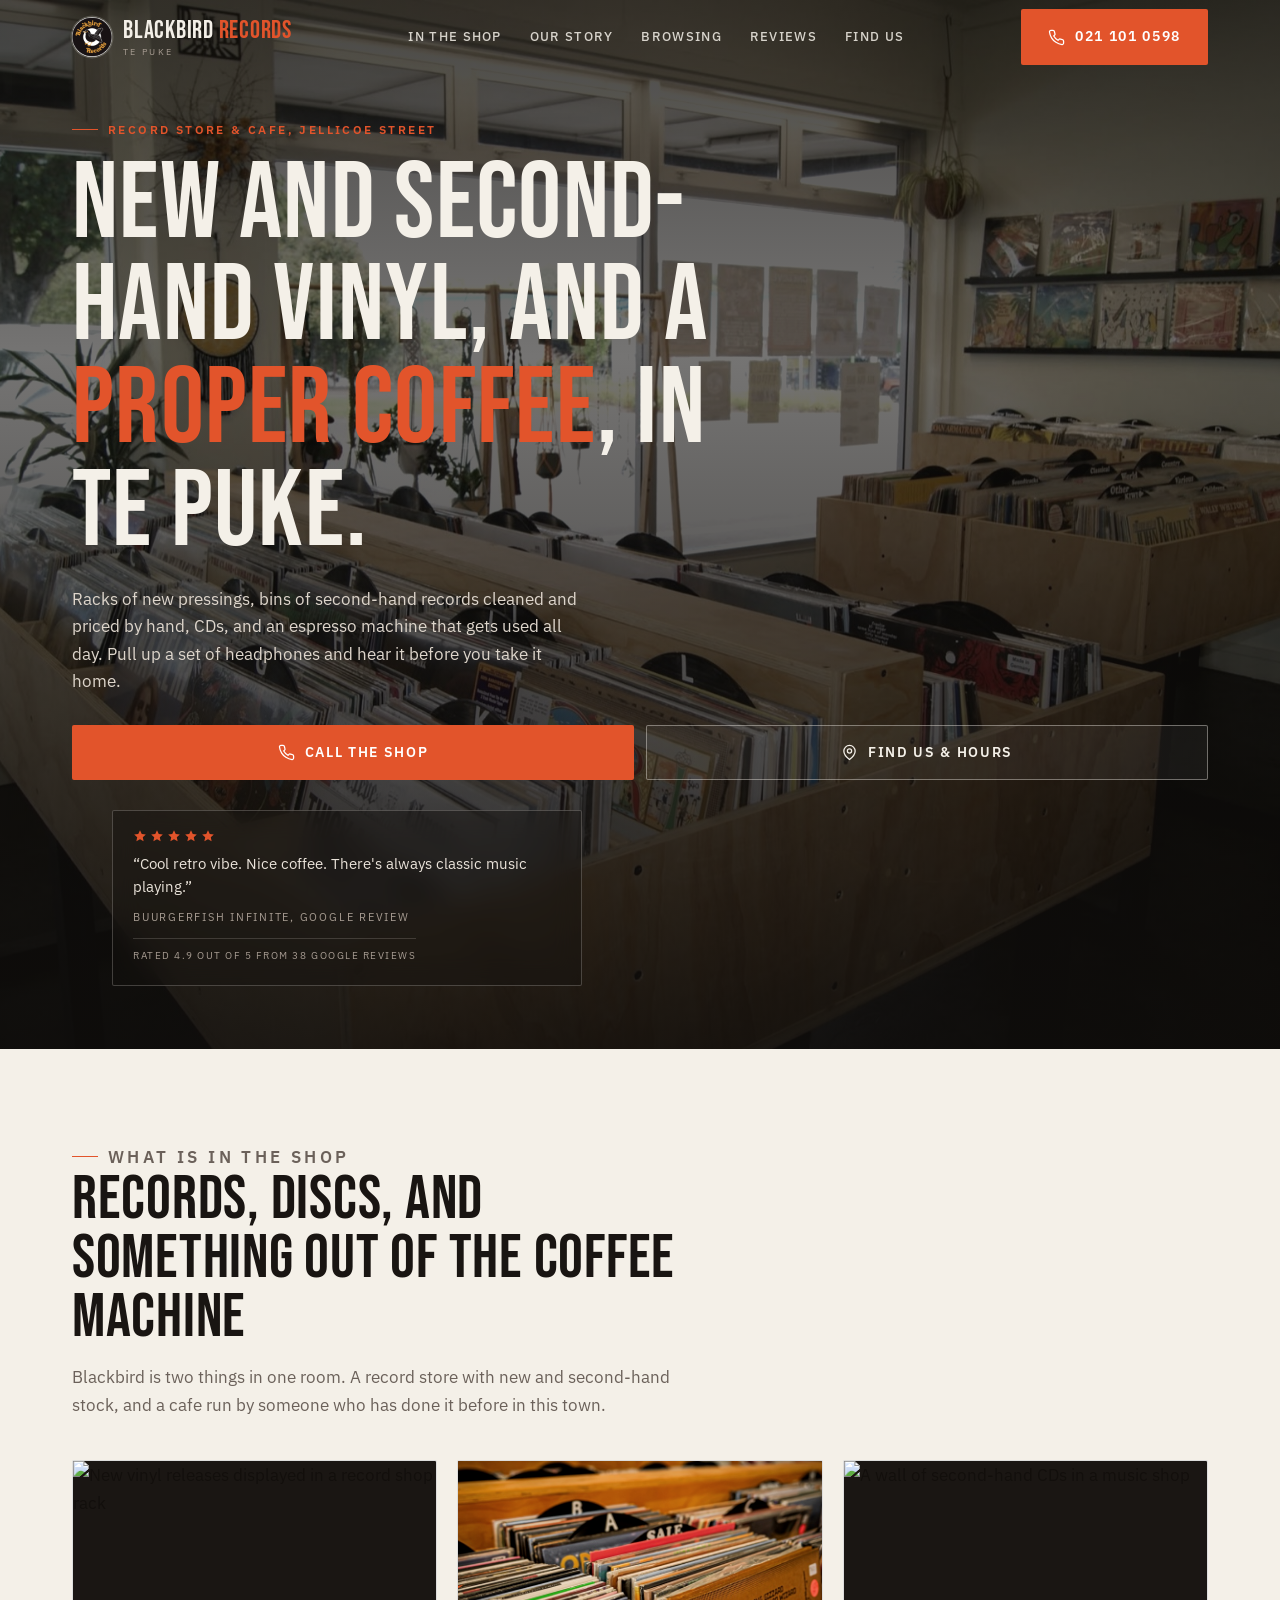
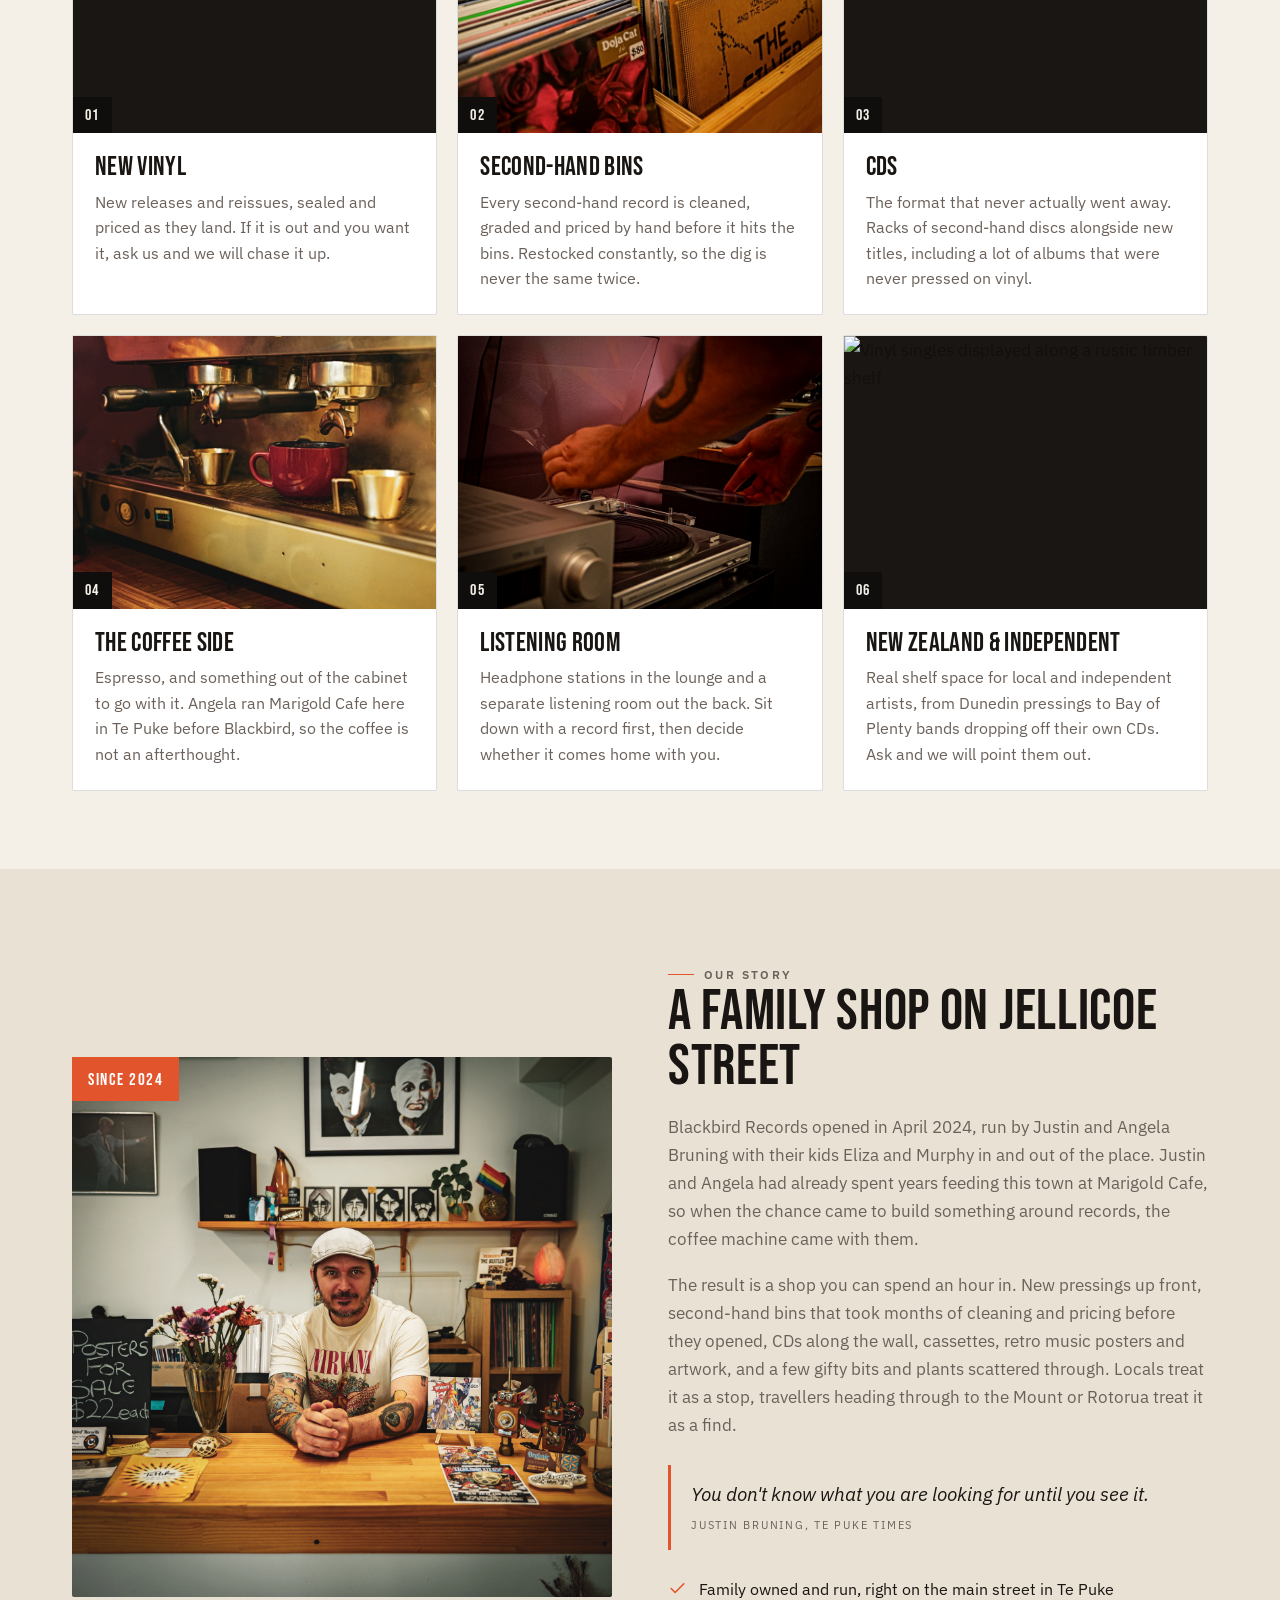
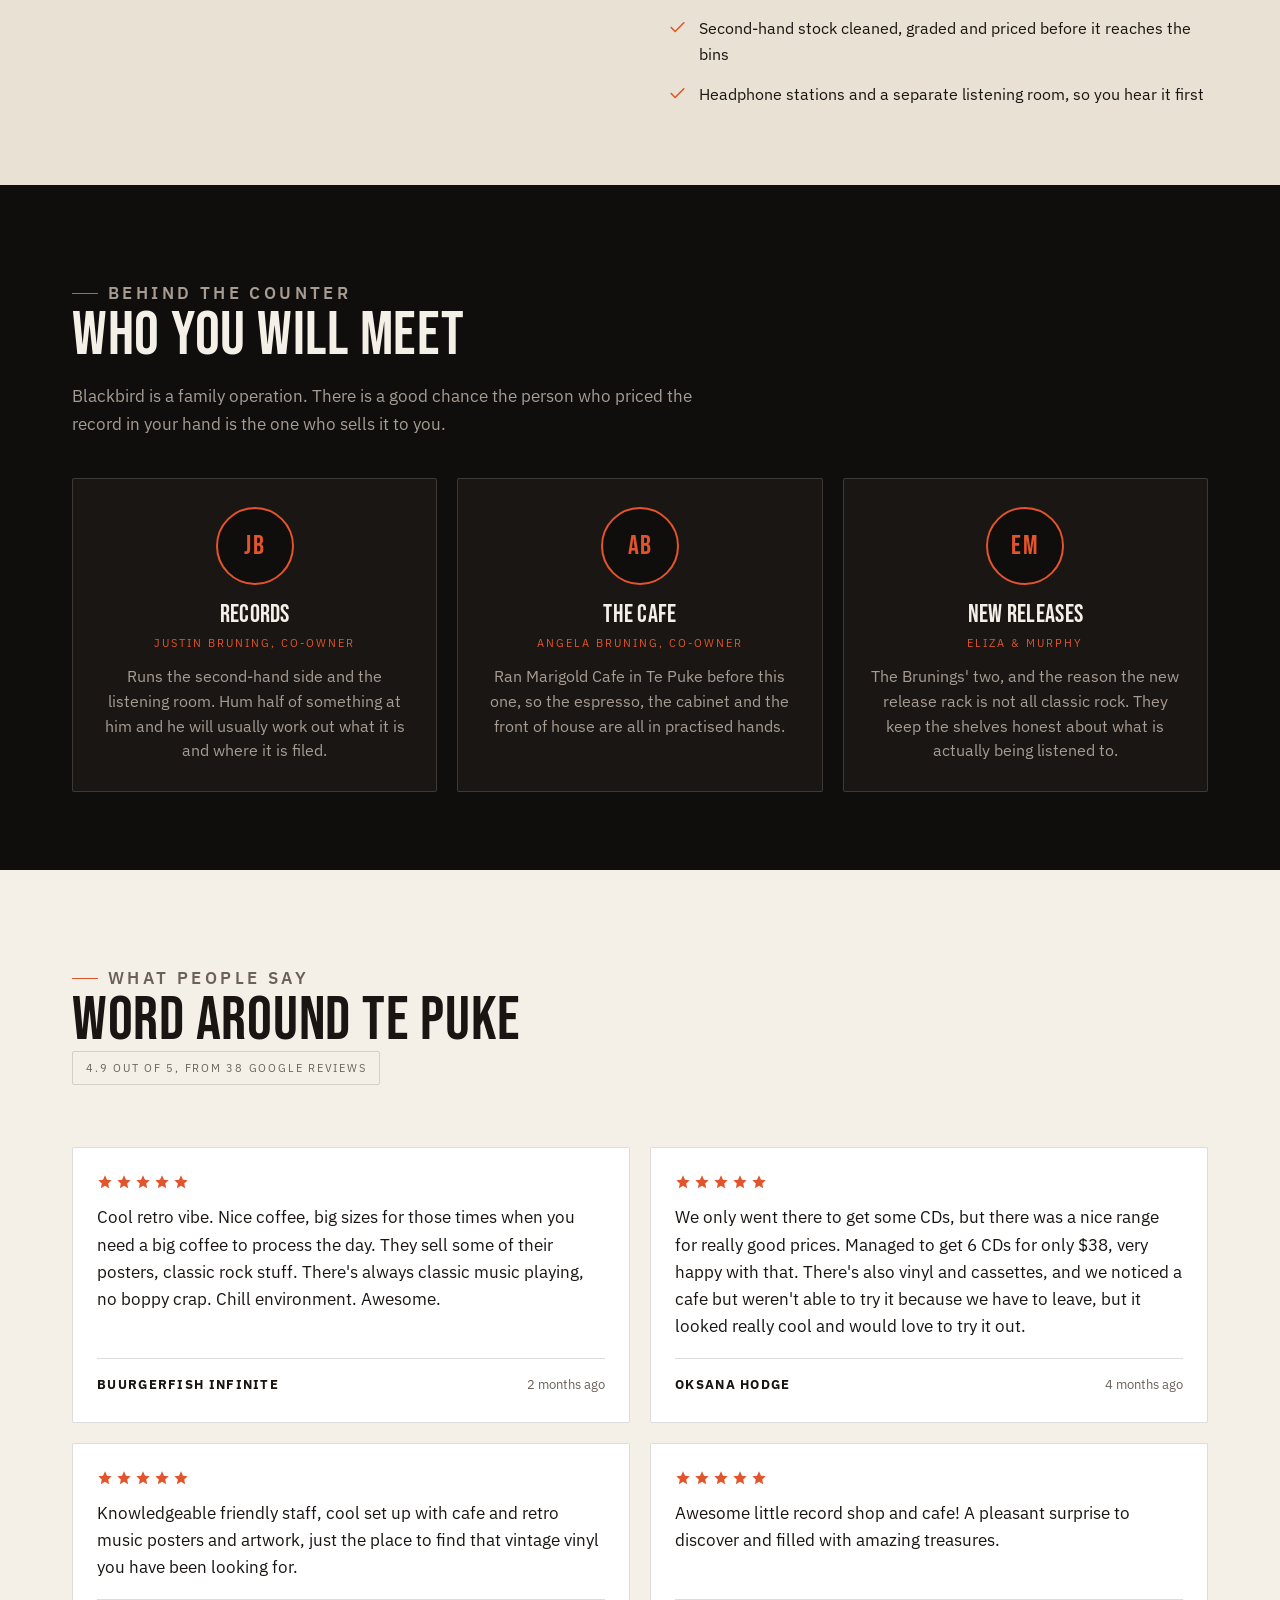
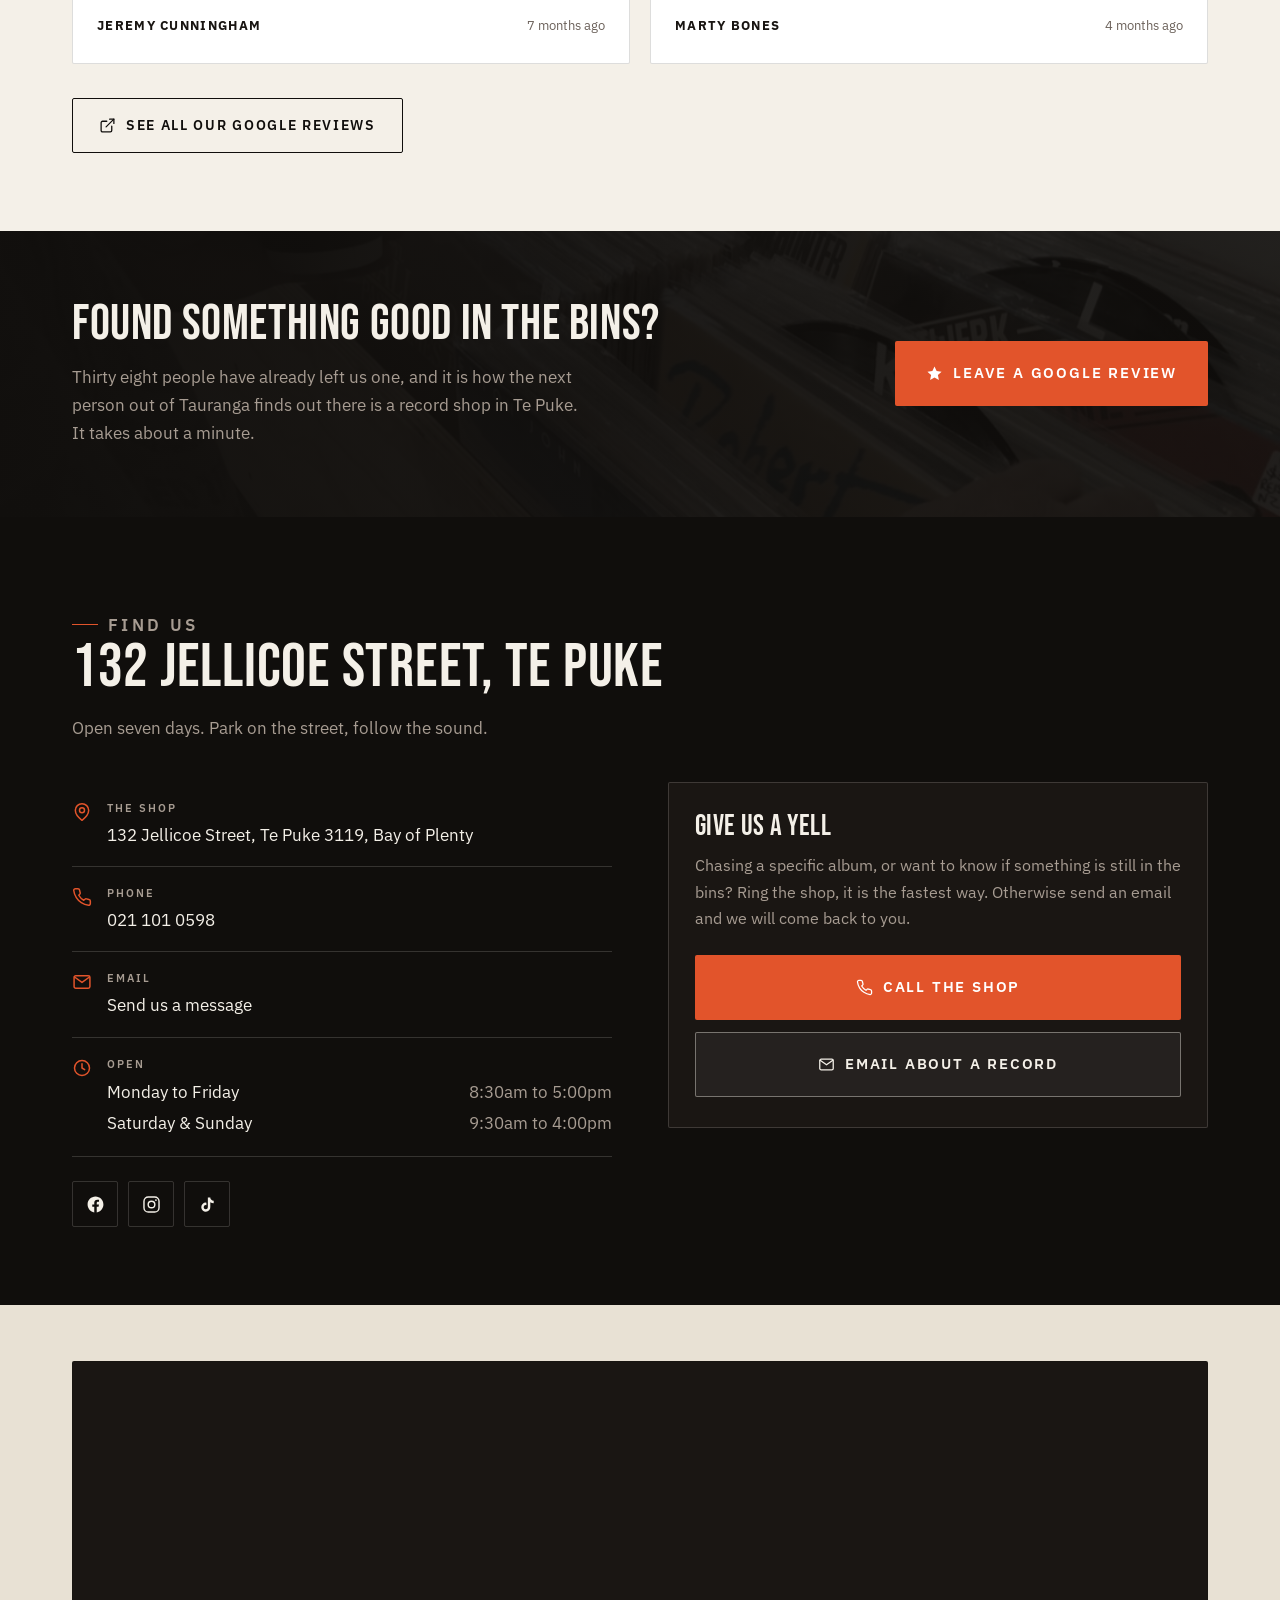
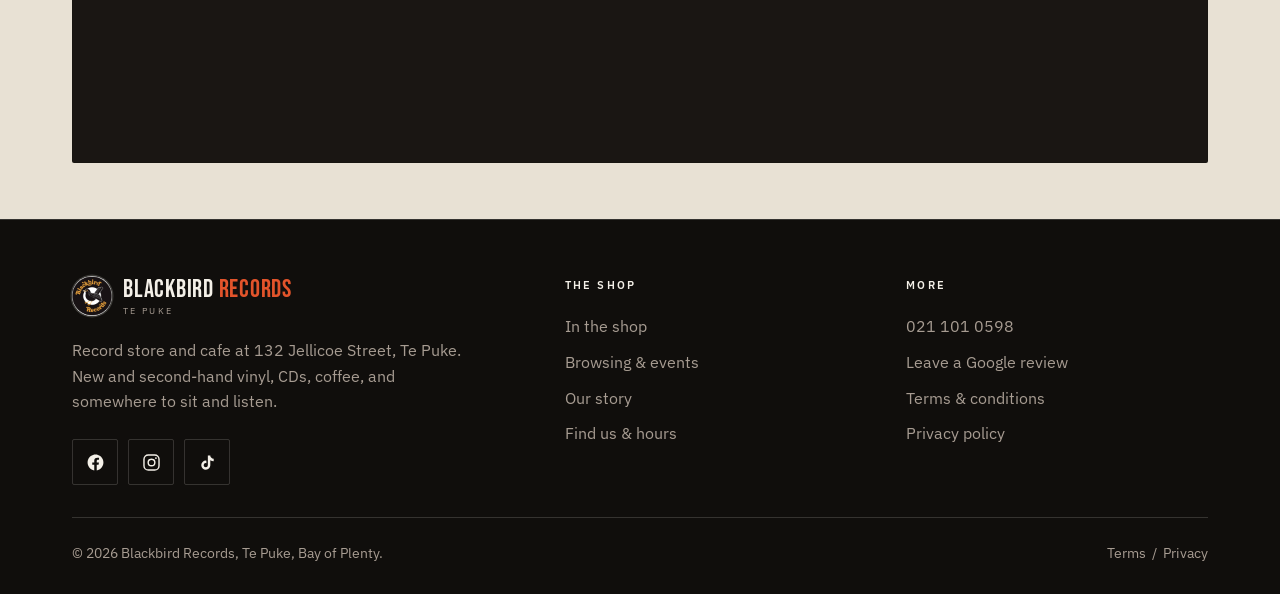
==== commit d73b9d01: "Move the two renamed photos into their named sections hero.jpg (the red couch lounge) goes into the " ====
--- a/index.html
+++ b/index.html
@@ -80,7 +80,7 @@
       <img src="images/shop-floor.jpg" alt="" width="1900" height="1425" loading="lazy" decoding="async">
     </div>
     <div class="hero-slide">
-      <img src="images/counter-justin.jpg" alt="" width="1600" height="1600" loading="lazy" decoding="async">
+      <img src="images/lounge-couch.jpg" alt="" width="933" height="1400" loading="lazy" decoding="async">
     </div>
   </div>
   <div class="hero-scrim"></div>
@@ -201,7 +201,7 @@
 <section class="section section--bone2" id="about">
   <div class="wrap split">
     <div class="about-media rv">
-      <img src="images/story-digging.jpg" alt="A customer flipping through the record bins at Blackbird Records, coffee in hand" width="1100" height="1466" loading="lazy" decoding="async">
+      <img src="images/counter-justin.jpg" alt="Justin Bruning behind the counter at Blackbird Records" width="1600" height="1600" loading="lazy" decoding="async">
       <span class="corner-tag">Since 2024</span>
     </div>
     <div class="about-copy rv">
@@ -290,7 +290,7 @@
 <!-- 7. LEAVE A REVIEW BANNER -->
 <section class="banner">
   <div class="banner-bg" aria-hidden="true">
-    <img src="images/lounge-couch.jpg" alt="" width="933" height="1400" loading="lazy" decoding="async">
+    <img src="images/story-digging.jpg" alt="" width="1100" height="1466" loading="lazy" decoding="async">
   </div>
   <div class="wrap banner-in rv">
     <div>
--- a/style.css
+++ b/style.css
@@ -259,7 +259,7 @@
 .split{display:grid;gap:34px;grid-template-columns:1fr;align-items:center;}
 @media(min-width:900px){.split{grid-template-columns:1fr 1fr;gap:56px;}}
 .about-media{position:relative;}
-.about-media img{width:100%;height:auto;aspect-ratio:4/3;object-fit:cover;border-radius:var(--r);}
+.about-media img{width:100%;height:auto;border-radius:var(--r);}
 .corner-tag{
   position:absolute;left:0;top:0;background:var(--accent);color:#fff;
   font-family:var(--display);font-size:17px;letter-spacing:.09em;padding:9px 16px 7px;
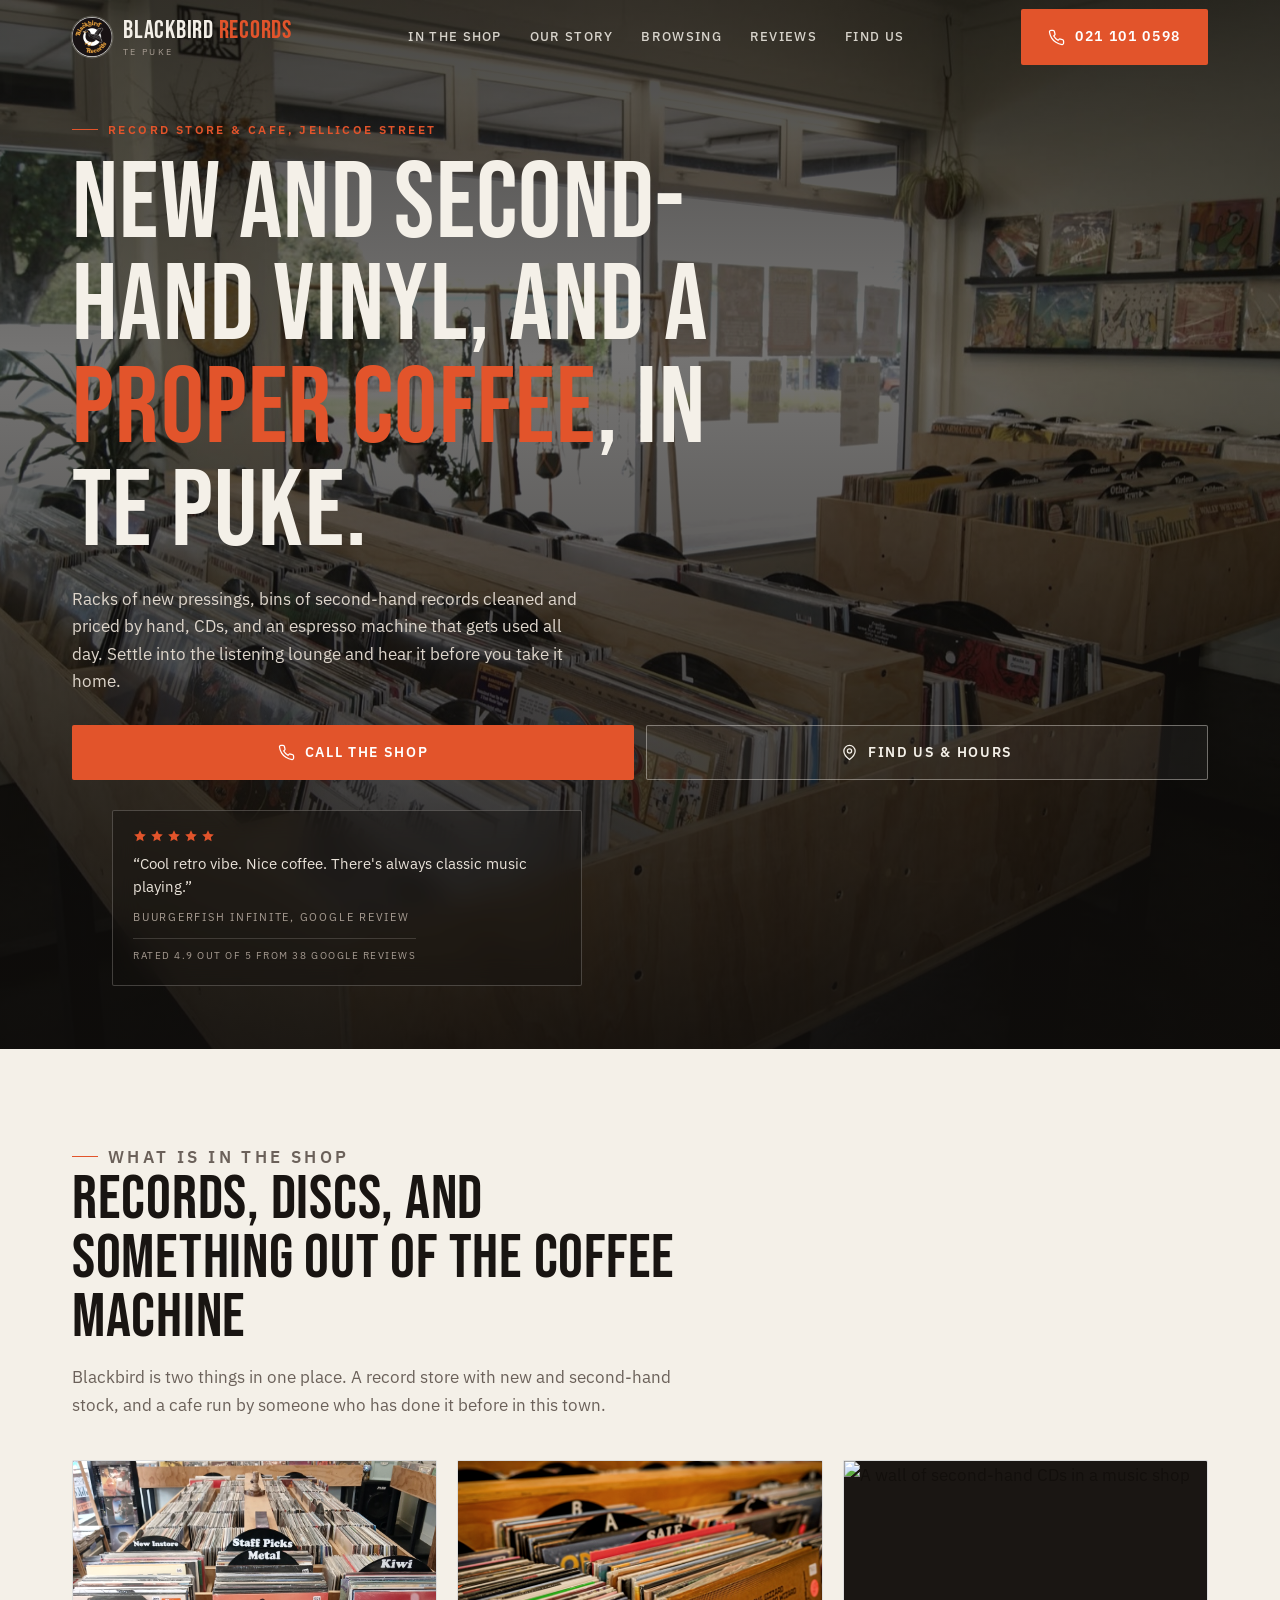
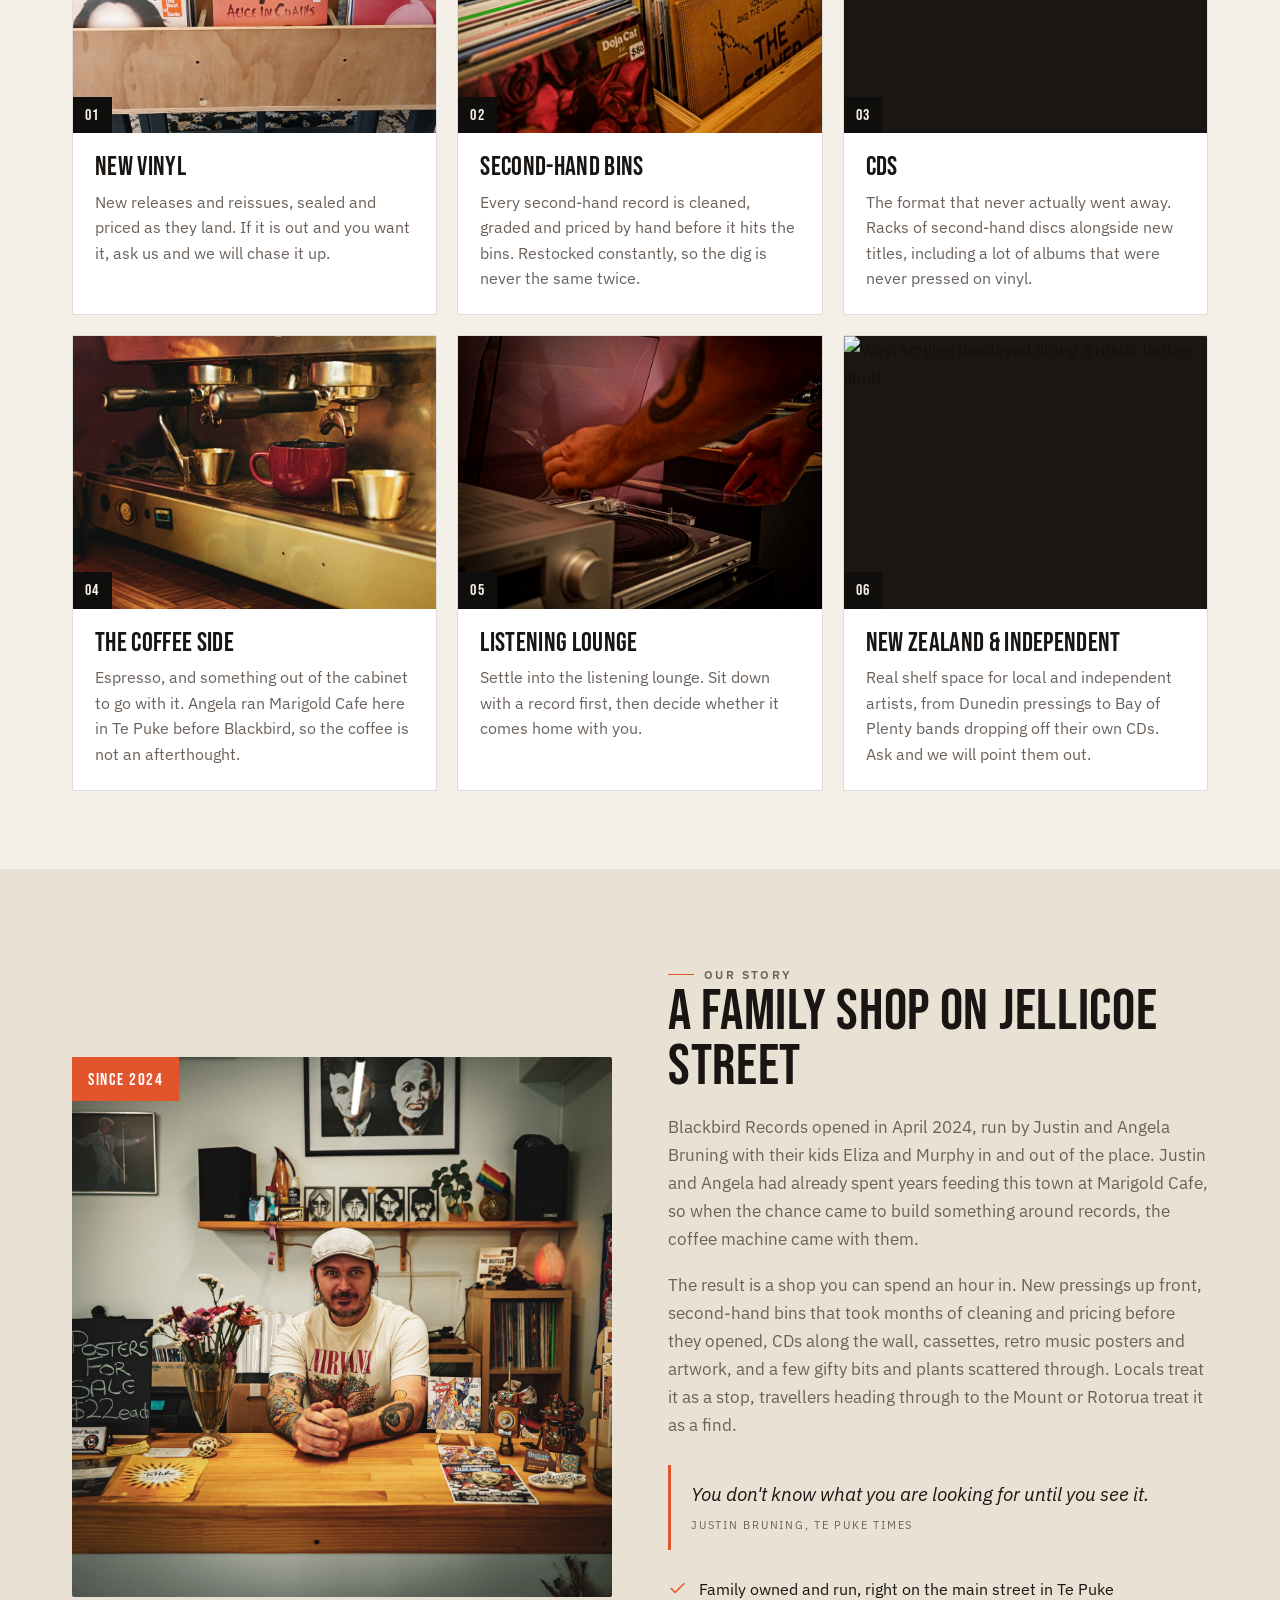
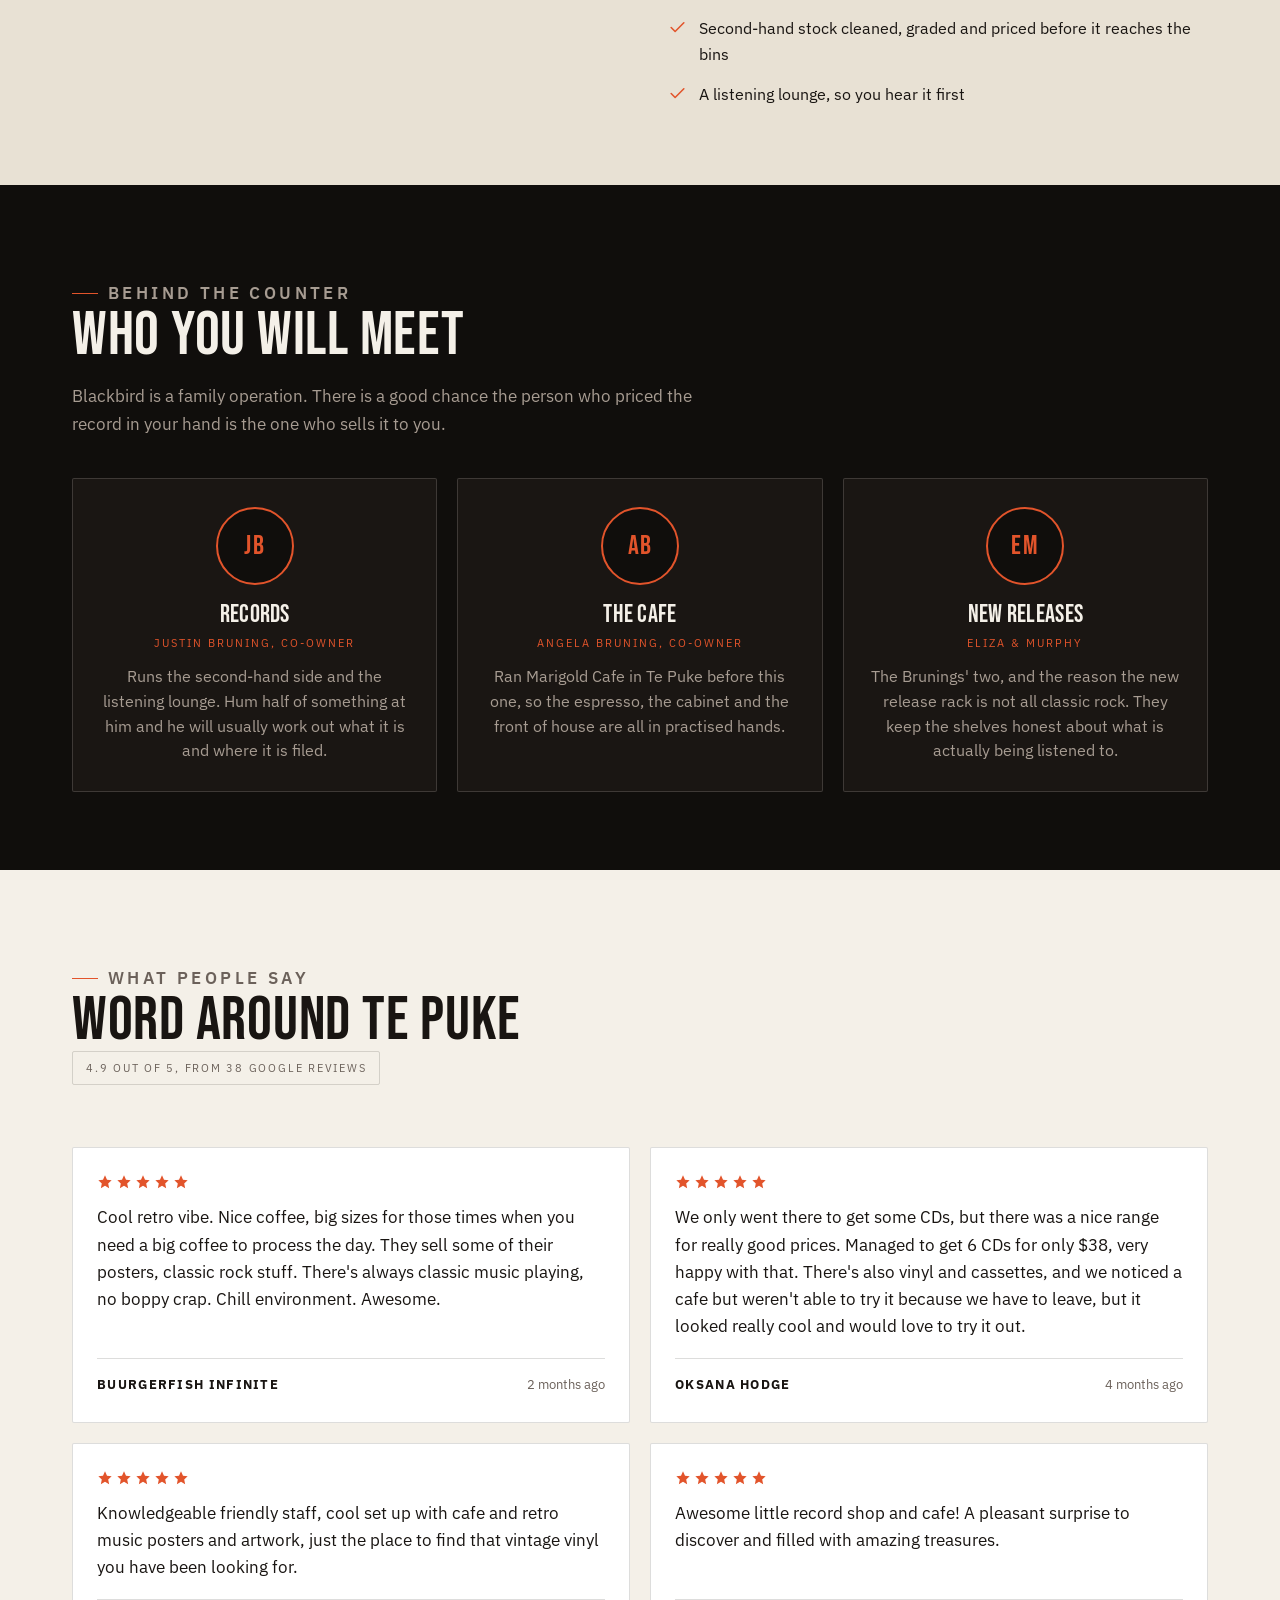
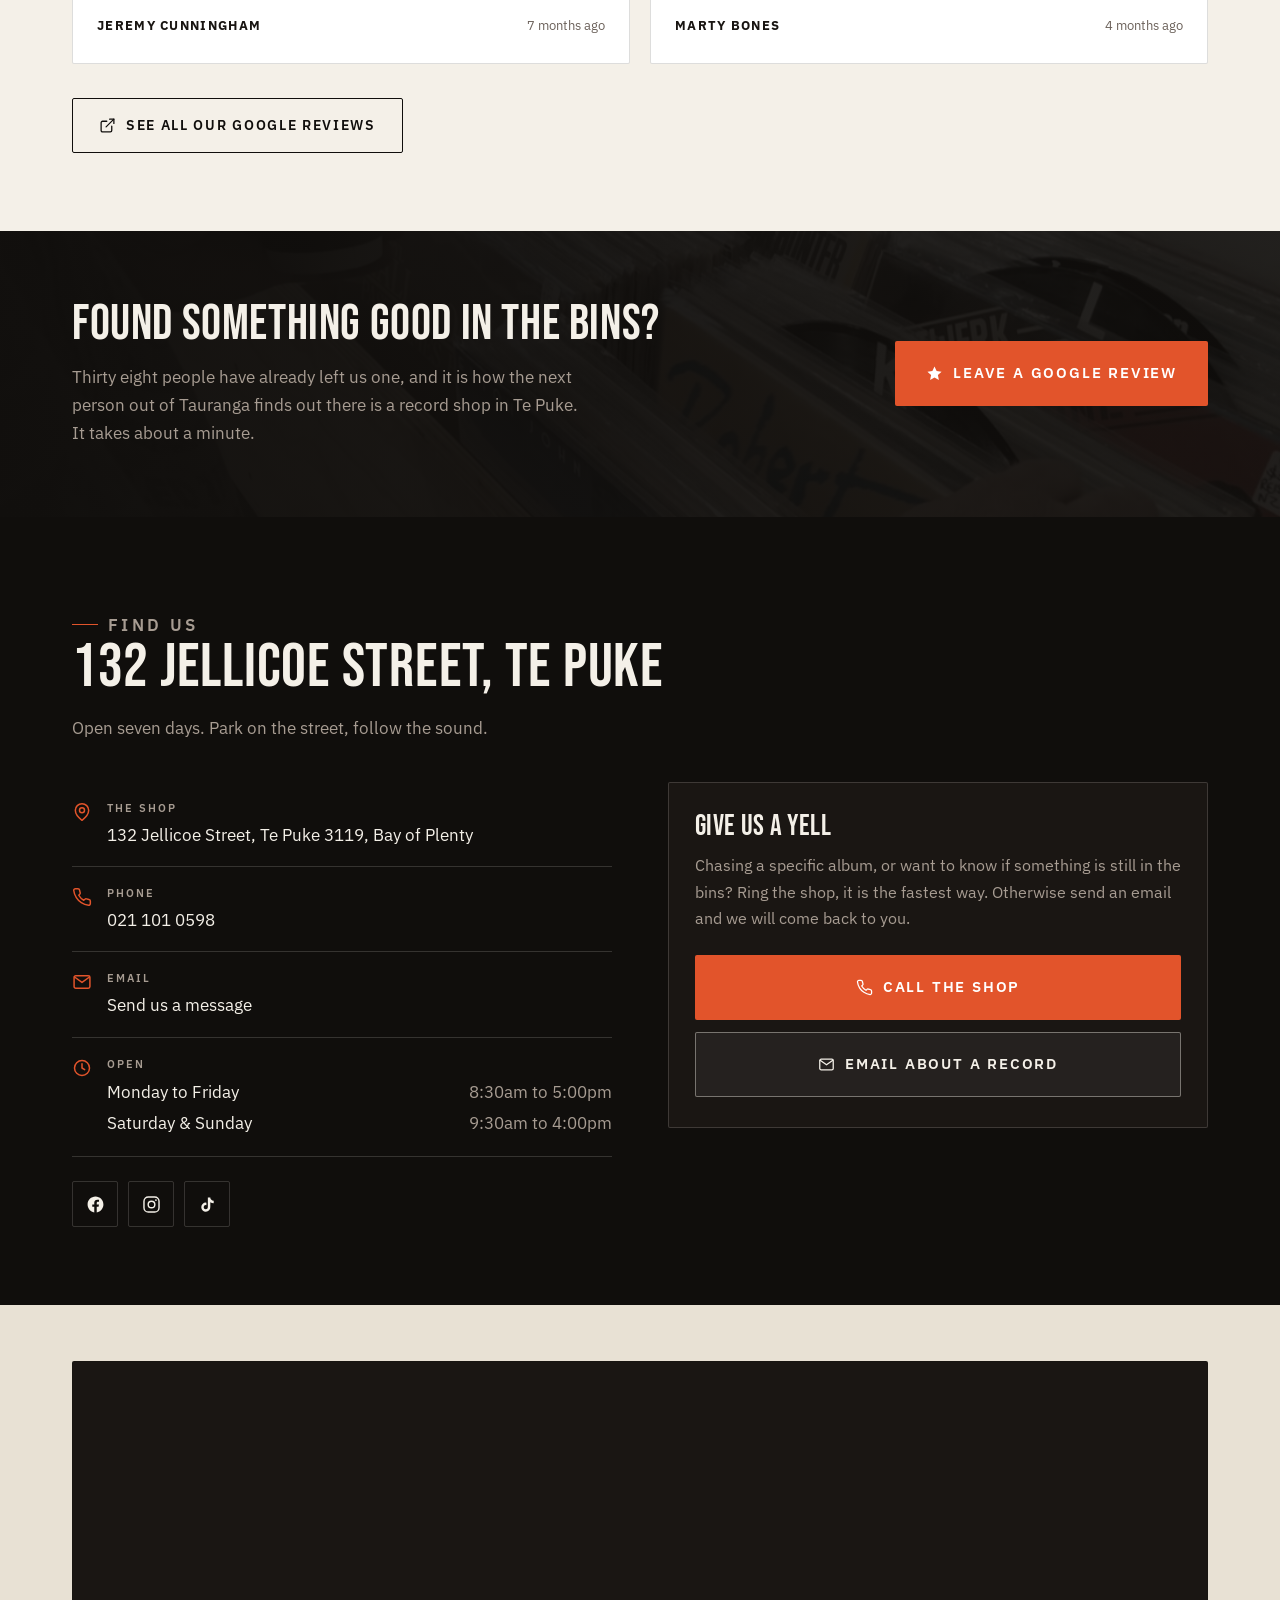
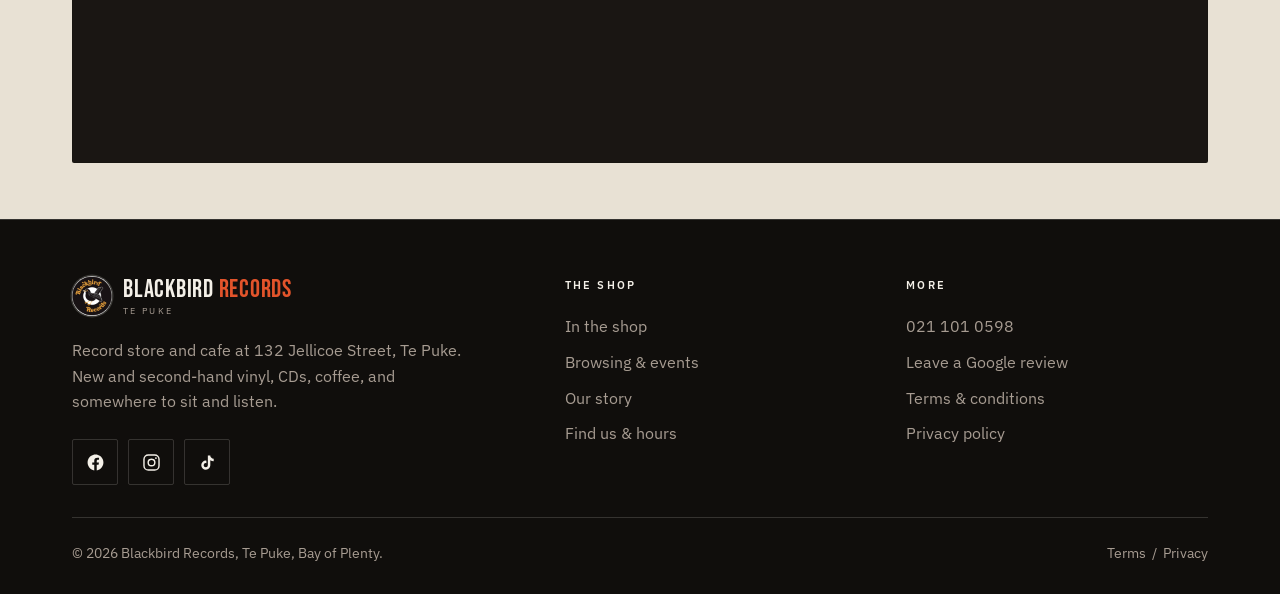
==== commit 1dd46605: "Update shop photos and correct listening lounge copy" ====
--- a/index.html
+++ b/index.html
@@ -4,7 +4,7 @@
 <meta charset="utf-8">
 <meta name="viewport" content="width=device-width, initial-scale=1">
 <title>Blackbird Records | Record Store &amp; Cafe, Te Puke</title>
-<meta name="description" content="New and second-hand vinyl, CDs and proper coffee at 132 Jellicoe Street, Te Puke. Headphone listening stations, a separate listening room, and shelf space for New Zealand and independent artists.">
+<meta name="description" content="New and second-hand vinyl, CDs and proper coffee at 132 Jellicoe Street, Te Puke. A listening lounge, and shelf space for New Zealand and independent artists.">
 <link rel="canonical" href="https://blackbird-records-demo.vercel.app/">
 <meta property="og:type" content="website">
 <meta property="og:title" content="Blackbird Records | Record Store &amp; Cafe, Te Puke">
@@ -74,7 +74,7 @@
       <img src="images/hero-lounge.jpg" alt="" width="1360" height="1020" loading="lazy" decoding="async">
     </div>
     <div class="hero-slide">
-      <img src="images/cafe-cabinet.jpg" alt="" width="1360" height="907" loading="lazy" decoding="async">
+      <img src="images/cabinet-food.jpg" alt="" width="1425" height="1900" loading="lazy" decoding="async">
     </div>
     <div class="hero-slide">
       <img src="images/shop-floor.jpg" alt="" width="1900" height="1425" loading="lazy" decoding="async">
@@ -88,7 +88,7 @@
   <div class="wrap hero-in">
     <p class="eyebrow hero-eyebrow">Record store &amp; cafe, Jellicoe Street</p>
     <h1>New and second-hand vinyl, and a <em>proper coffee</em>, in Te Puke.</h1>
-    <p class="hero-sub">Racks of new pressings, bins of second-hand records cleaned and priced by hand, CDs, and an espresso machine that gets used all day. Pull up a set of headphones and hear it before you take it home.</p>
+    <p class="hero-sub">Racks of new pressings, bins of second-hand records cleaned and priced by hand, CDs, and an espresso machine that gets used all day. Settle into the listening lounge and hear it before you take it home.</p>
 
     <div class="hero-cta">
       <a class="btn btn--accent" href="tel:+64211010598">
@@ -124,13 +124,13 @@
     <div class="sec-head rv">
       <p class="eyebrow">What is in the shop</p>
       <h2>Records, discs, and something out of the coffee machine</h2>
-      <p>Blackbird is two things in one room. A record store with new and second-hand stock, and a cafe run by someone who has done it before in this town.</p>
+      <p>Blackbird is two things in one place. A record store with new and second-hand stock, and a cafe run by someone who has done it before in this town.</p>
     </div>
 
     <div class="grid grid--3">
       <article class="card rv">
         <div class="card-img">
-          <img src="https://images.pexels.com/photos/8533553/pexels-photo-8533553.jpeg?auto=compress&amp;cs=tinysrgb&amp;w=800" alt="New vinyl releases displayed in a record shop rack" width="800" height="600" loading="lazy" decoding="async">
+          <img src="images/new-vinyl.jpg" alt="New vinyl on display at Blackbird Records" width="1050" height="1400" style="object-position:center 28%" loading="lazy" decoding="async">
           <span class="card-num">01</span>
         </div>
         <div class="card-body">
@@ -174,12 +174,12 @@
 
       <article class="card rv">
         <div class="card-img">
-          <img src="images/turntable.jpg" alt="Cueing a record up on the turntable in the Blackbird listening room" width="950" height="950" loading="lazy" decoding="async">
+          <img src="images/turntable.jpg" alt="Cueing a record up on the turntable in the Blackbird listening lounge" width="950" height="950" loading="lazy" decoding="async">
           <span class="card-num">05</span>
         </div>
         <div class="card-body">
-          <h3>Listening room</h3>
-          <p>Headphone stations in the lounge and a separate listening room out the back. Sit down with a record first, then decide whether it comes home with you.</p>
+          <h3>Listening lounge</h3>
+          <p>Settle into the listening lounge. Sit down with a record first, then decide whether it comes home with you.</p>
         </div>
       </article>
 
@@ -226,7 +226,7 @@
         </li>
         <li>
           <svg viewBox="0 0 24 24" fill="none" stroke="currentColor" stroke-width="2" stroke-linecap="round" stroke-linejoin="round" aria-hidden="true"><path d="M20 6L9 17l-5-5"/></svg>
-          <span>Headphone stations and a separate listening room, so you hear it first</span>
+          <span>A listening lounge, so you hear it first</span>
         </li>
       </ul>
     </div>
@@ -247,7 +247,7 @@
         <div class="avatar" aria-hidden="true">JB</div>
         <h3>Records</h3>
         <span class="crew-name">Justin Bruning, co-owner</span>
-        <p>Runs the second-hand side and the listening room. Hum half of something at him and he will usually work out what it is and where it is filed.</p>
+        <p>Runs the second-hand side and the listening lounge. Hum half of something at him and he will usually work out what it is and where it is filed.</p>
       </article>
 
       <article class="crew-card rv">
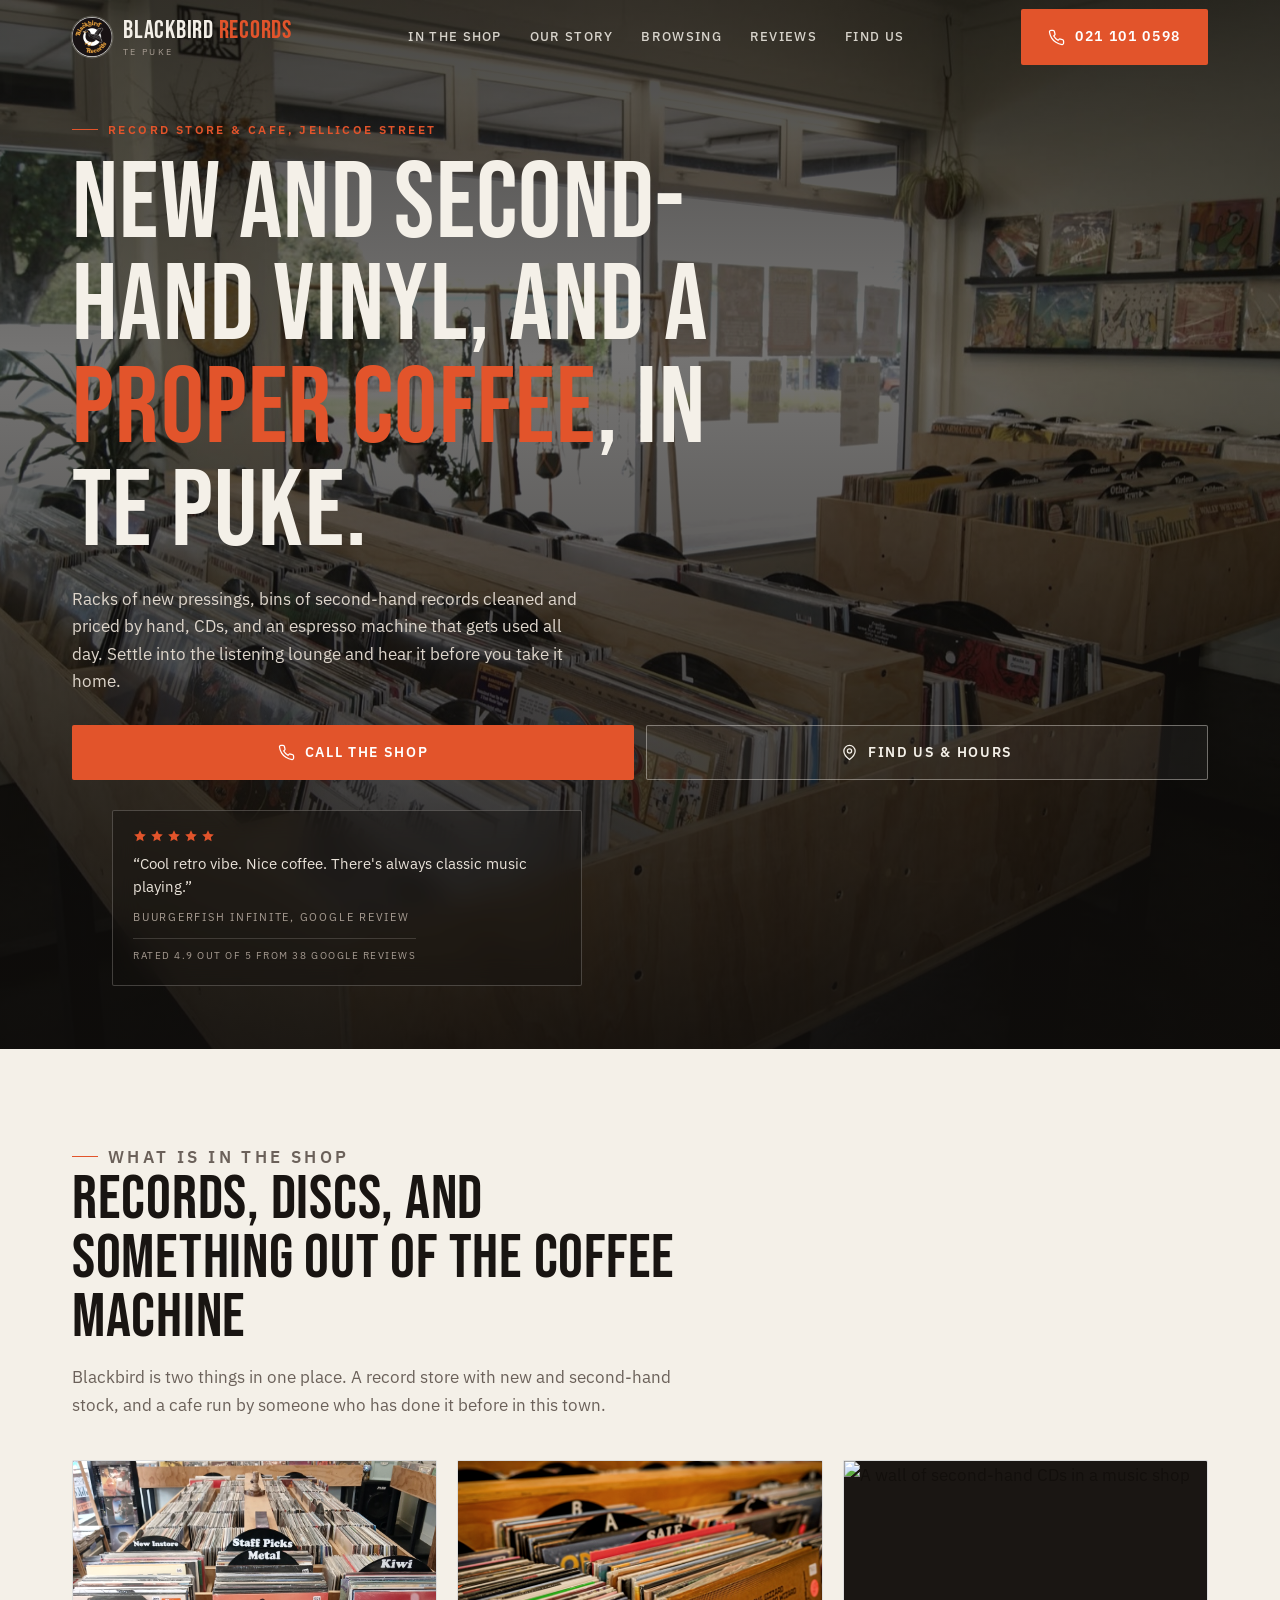
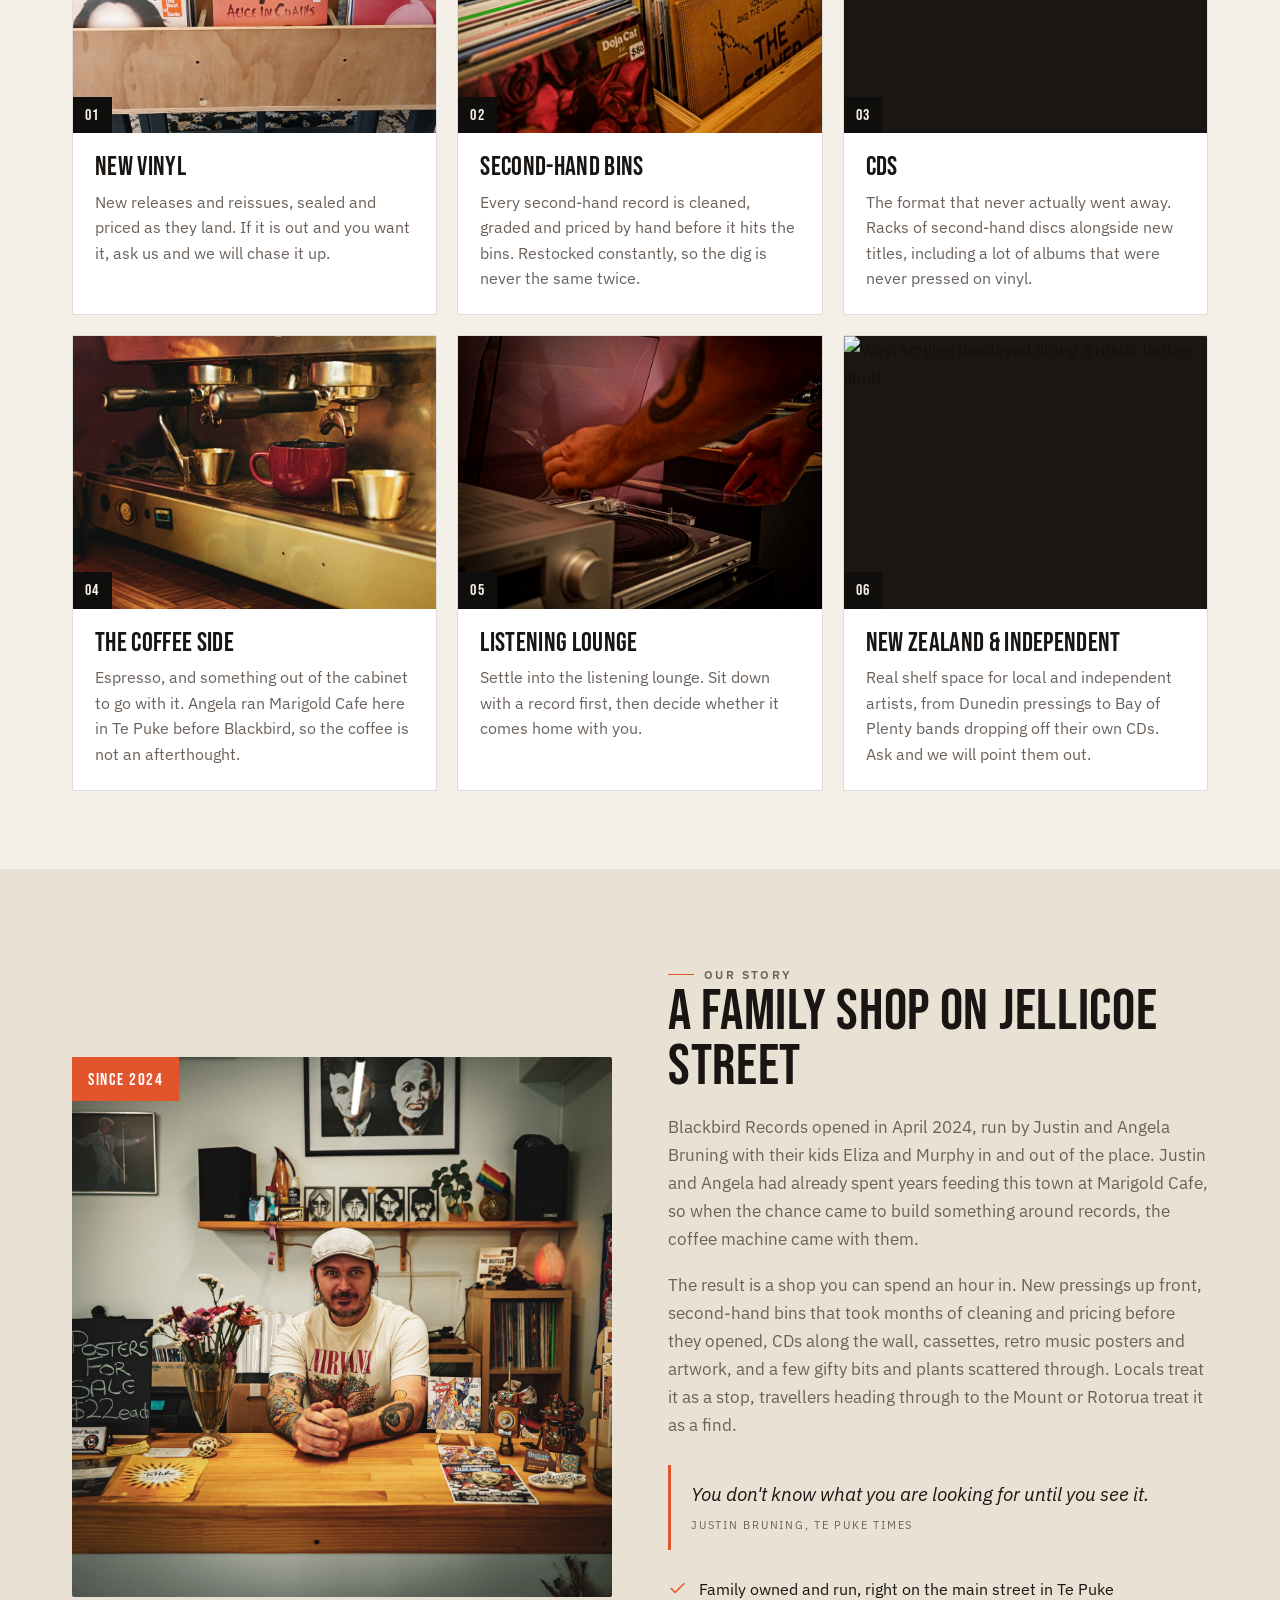
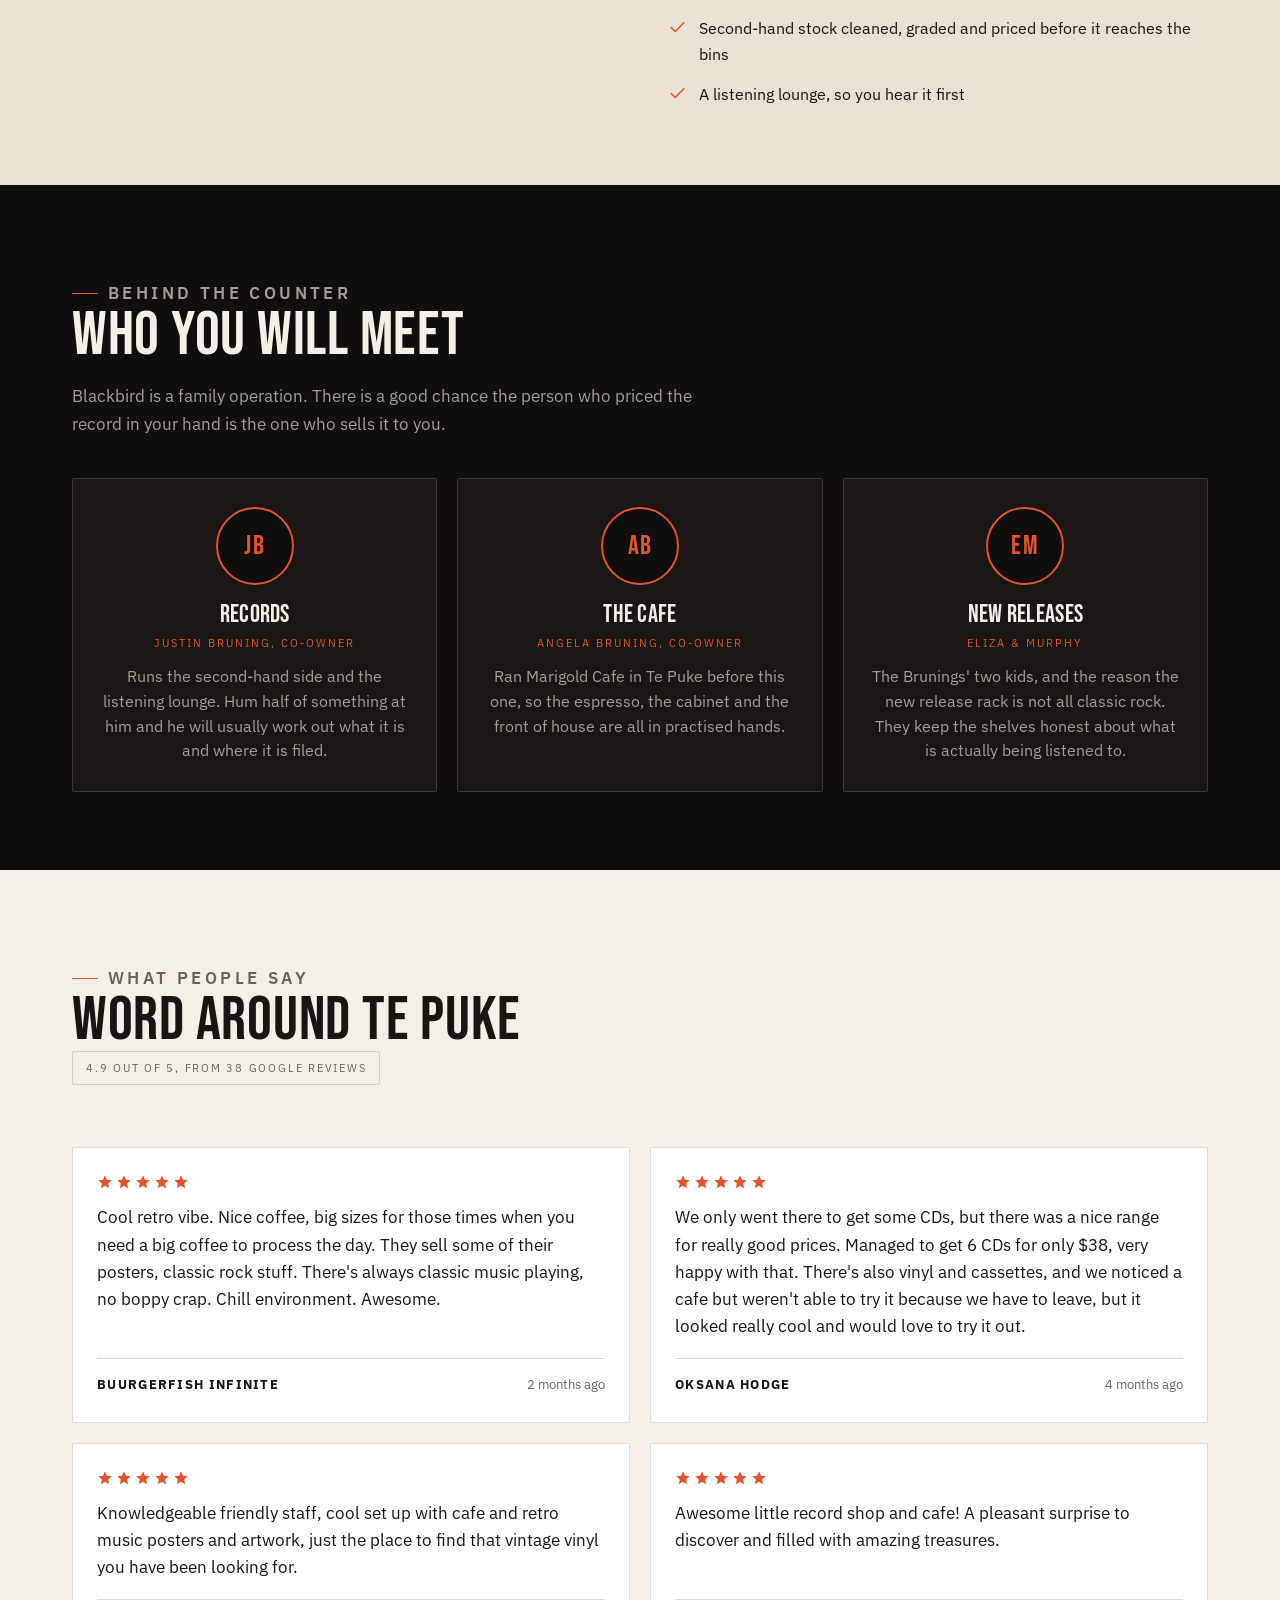
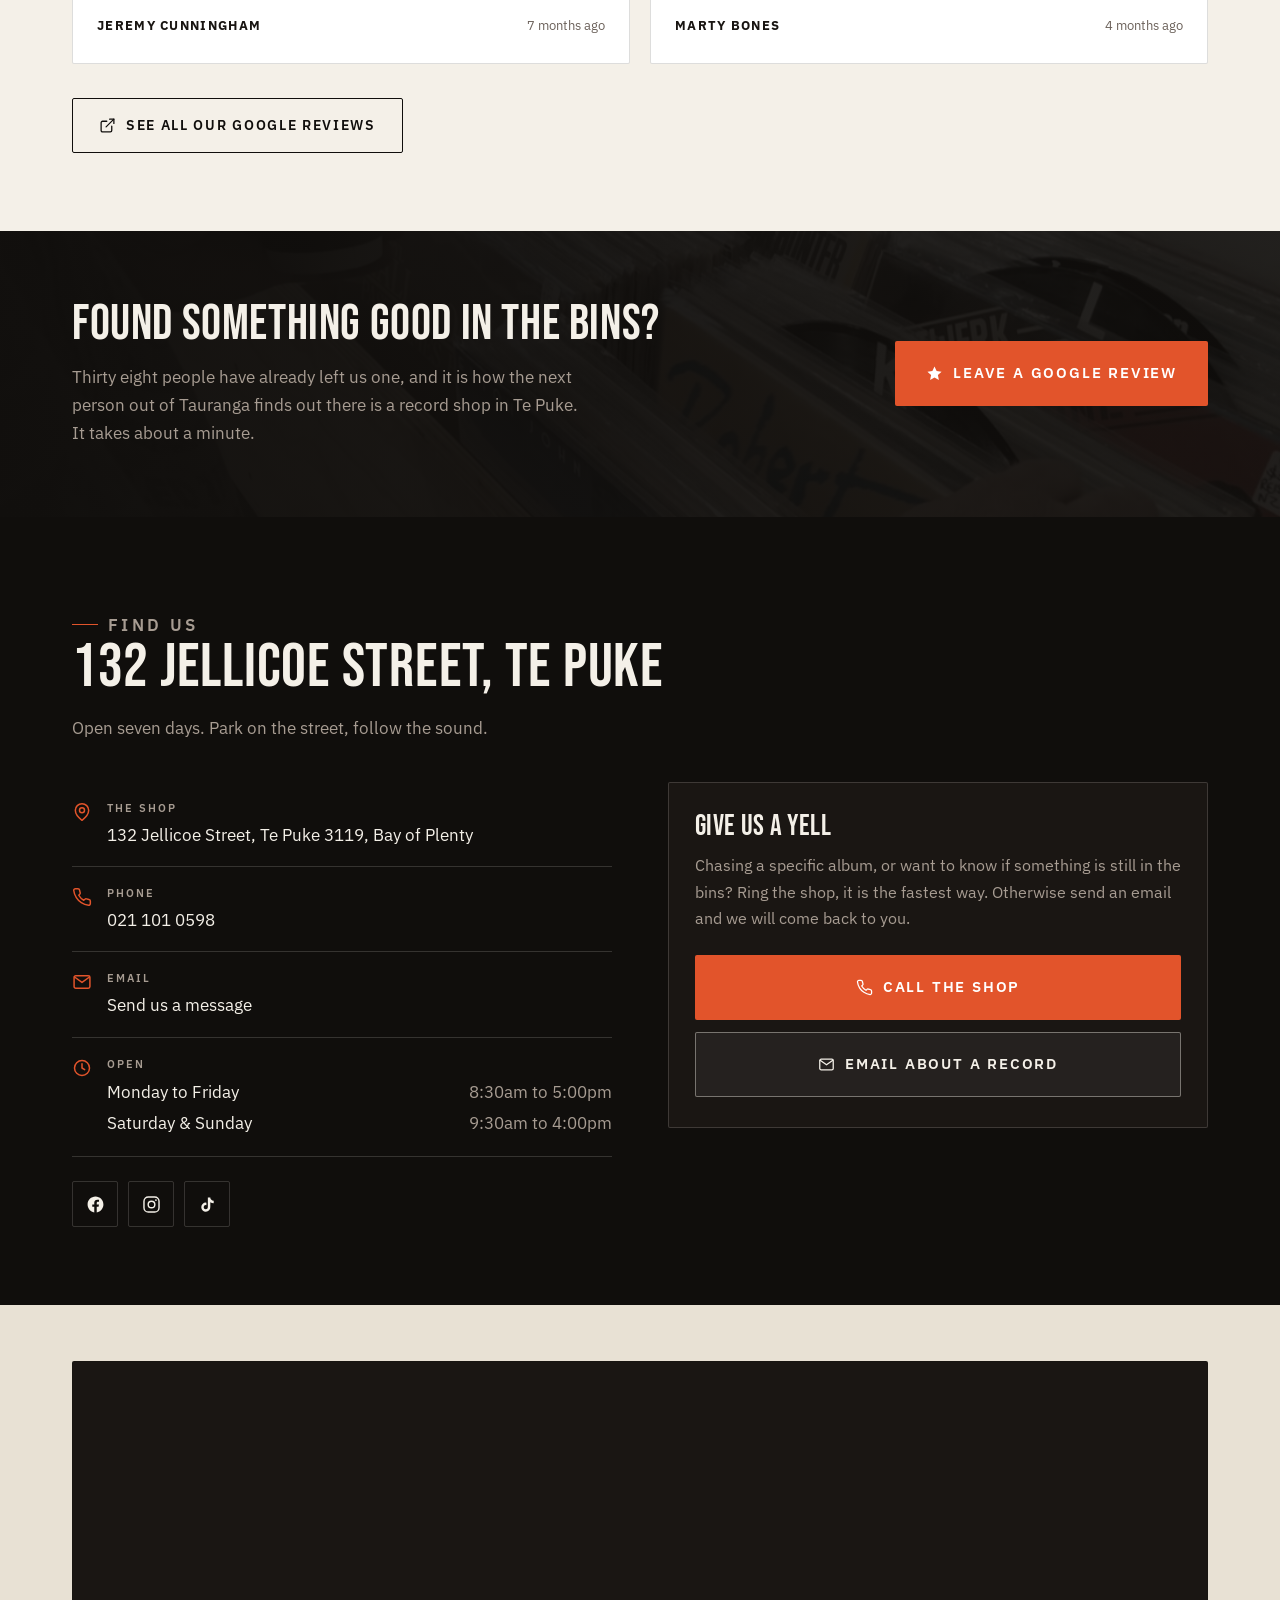
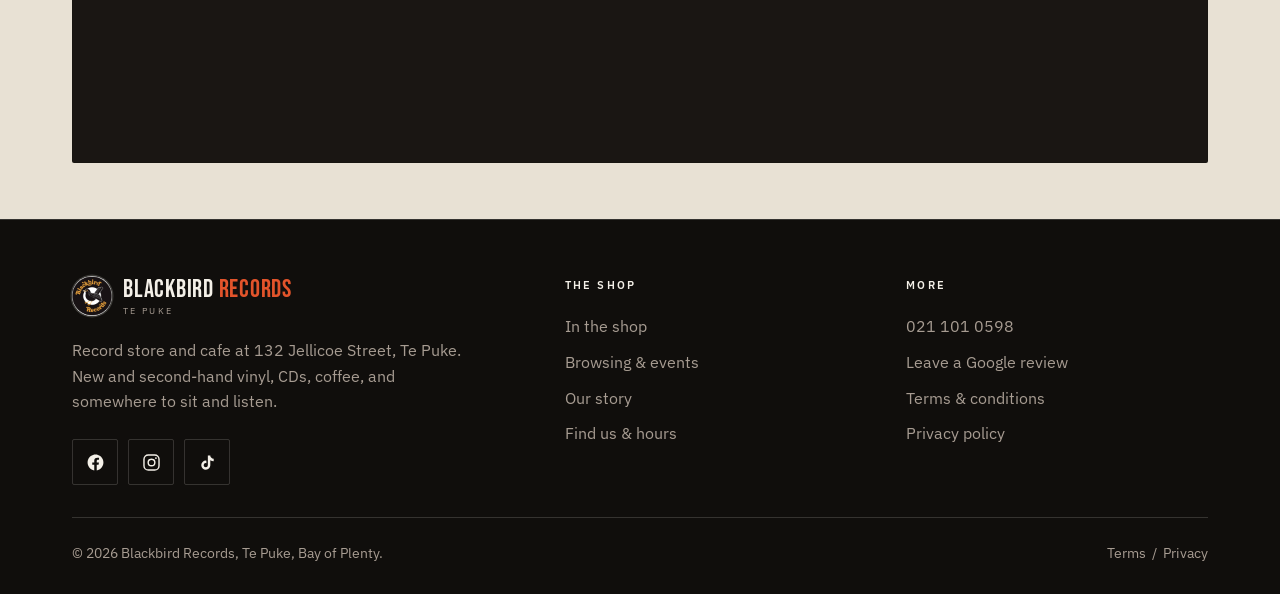
==== commit 3f32c5f7: "Clarify Eliza and Murphy description" ====
--- a/index.html
+++ b/index.html
@@ -261,7 +261,7 @@
         <div class="avatar" aria-hidden="true">EM</div>
         <h3>New releases</h3>
         <span class="crew-name">Eliza &amp; Murphy</span>
-        <p>The Brunings' two, and the reason the new release rack is not all classic rock. They keep the shelves honest about what is actually being listened to.</p>
+        <p>The Brunings' two kids, and the reason the new release rack is not all classic rock. They keep the shelves honest about what is actually being listened to.</p>
       </article>
     </div>
   </div>
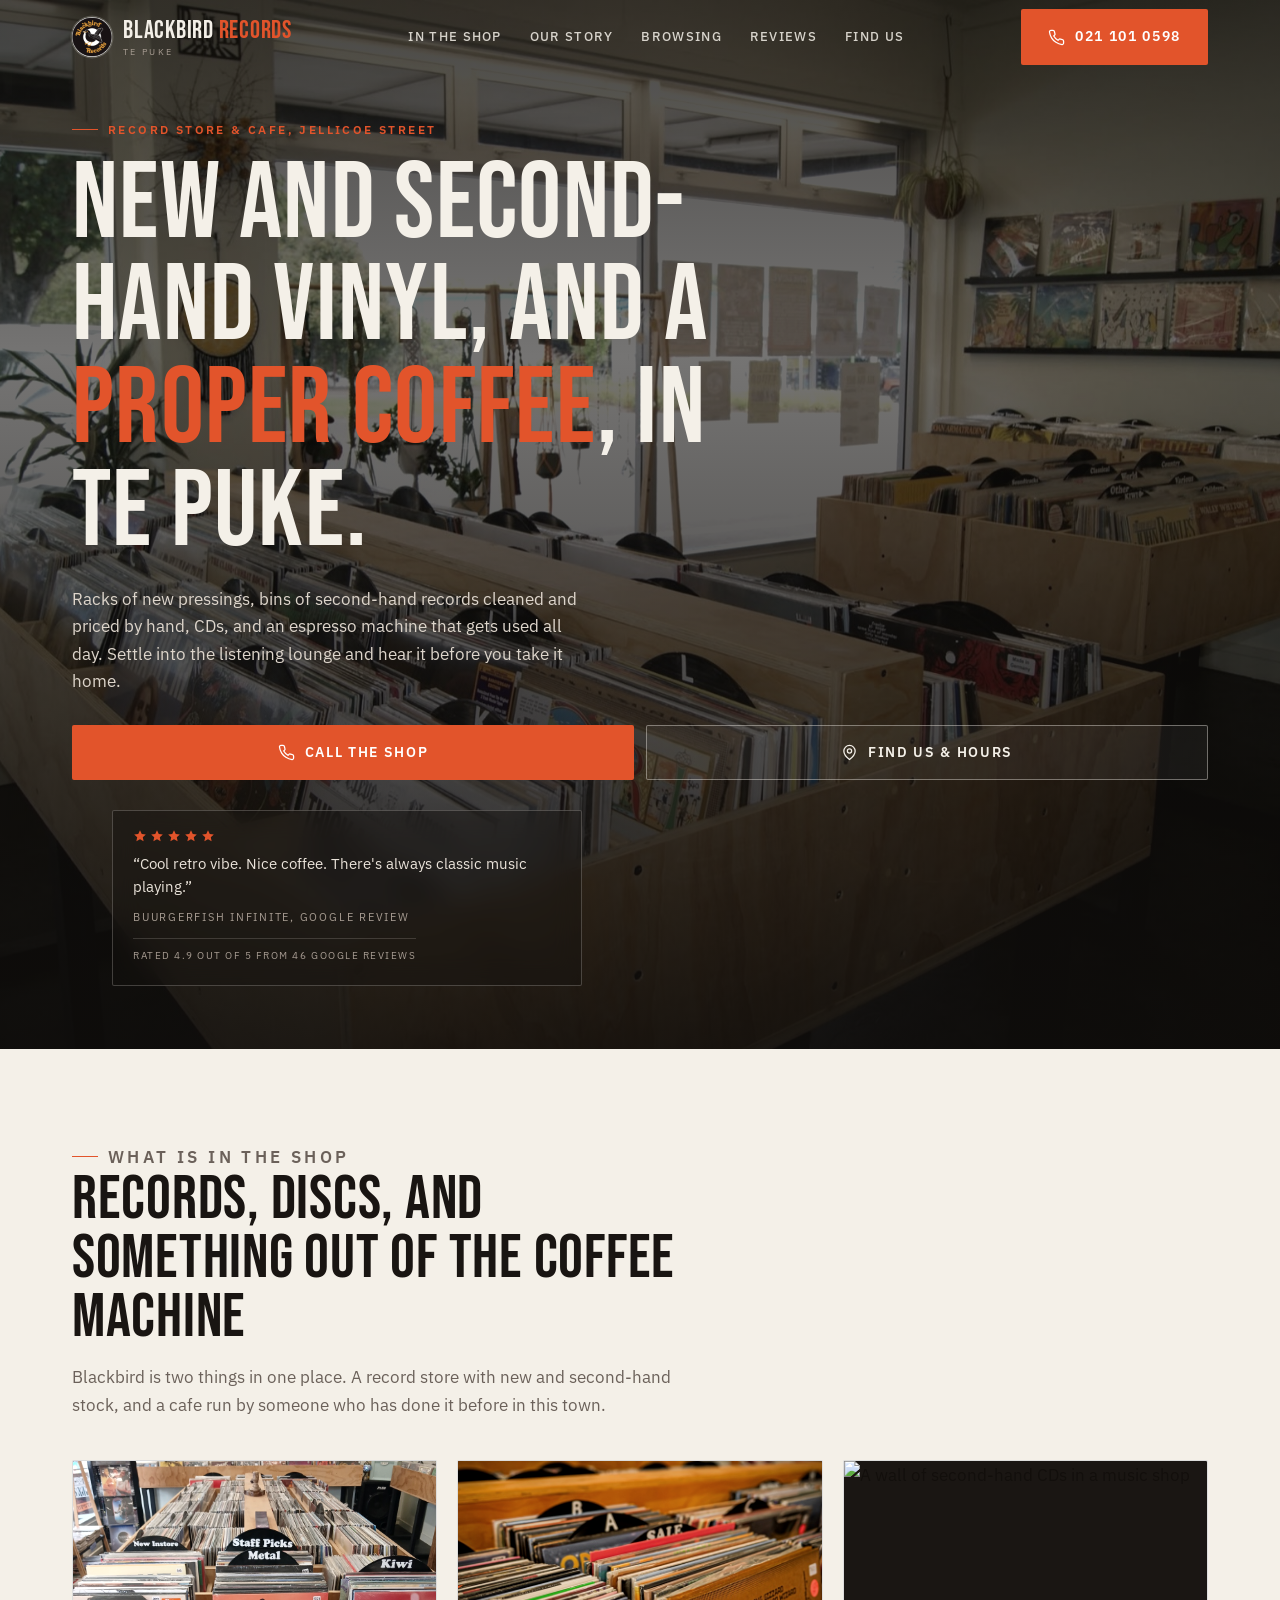
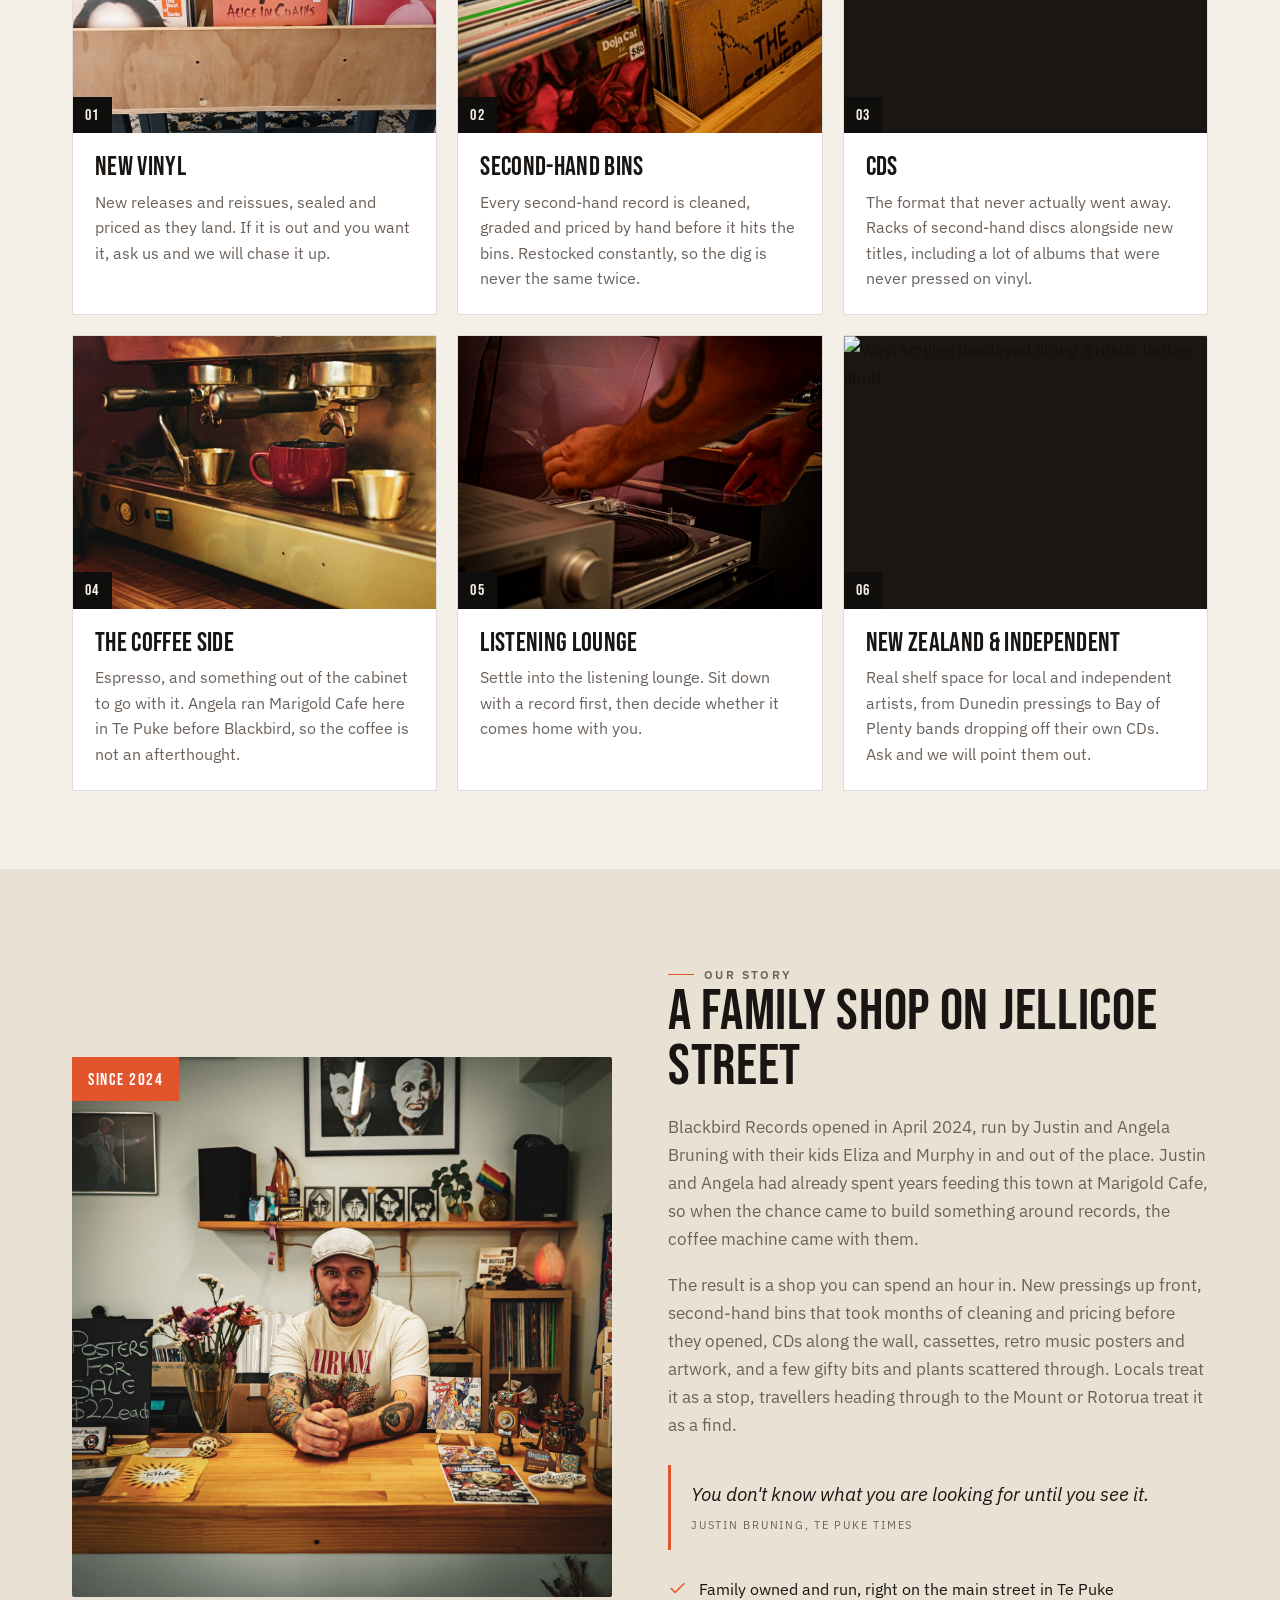
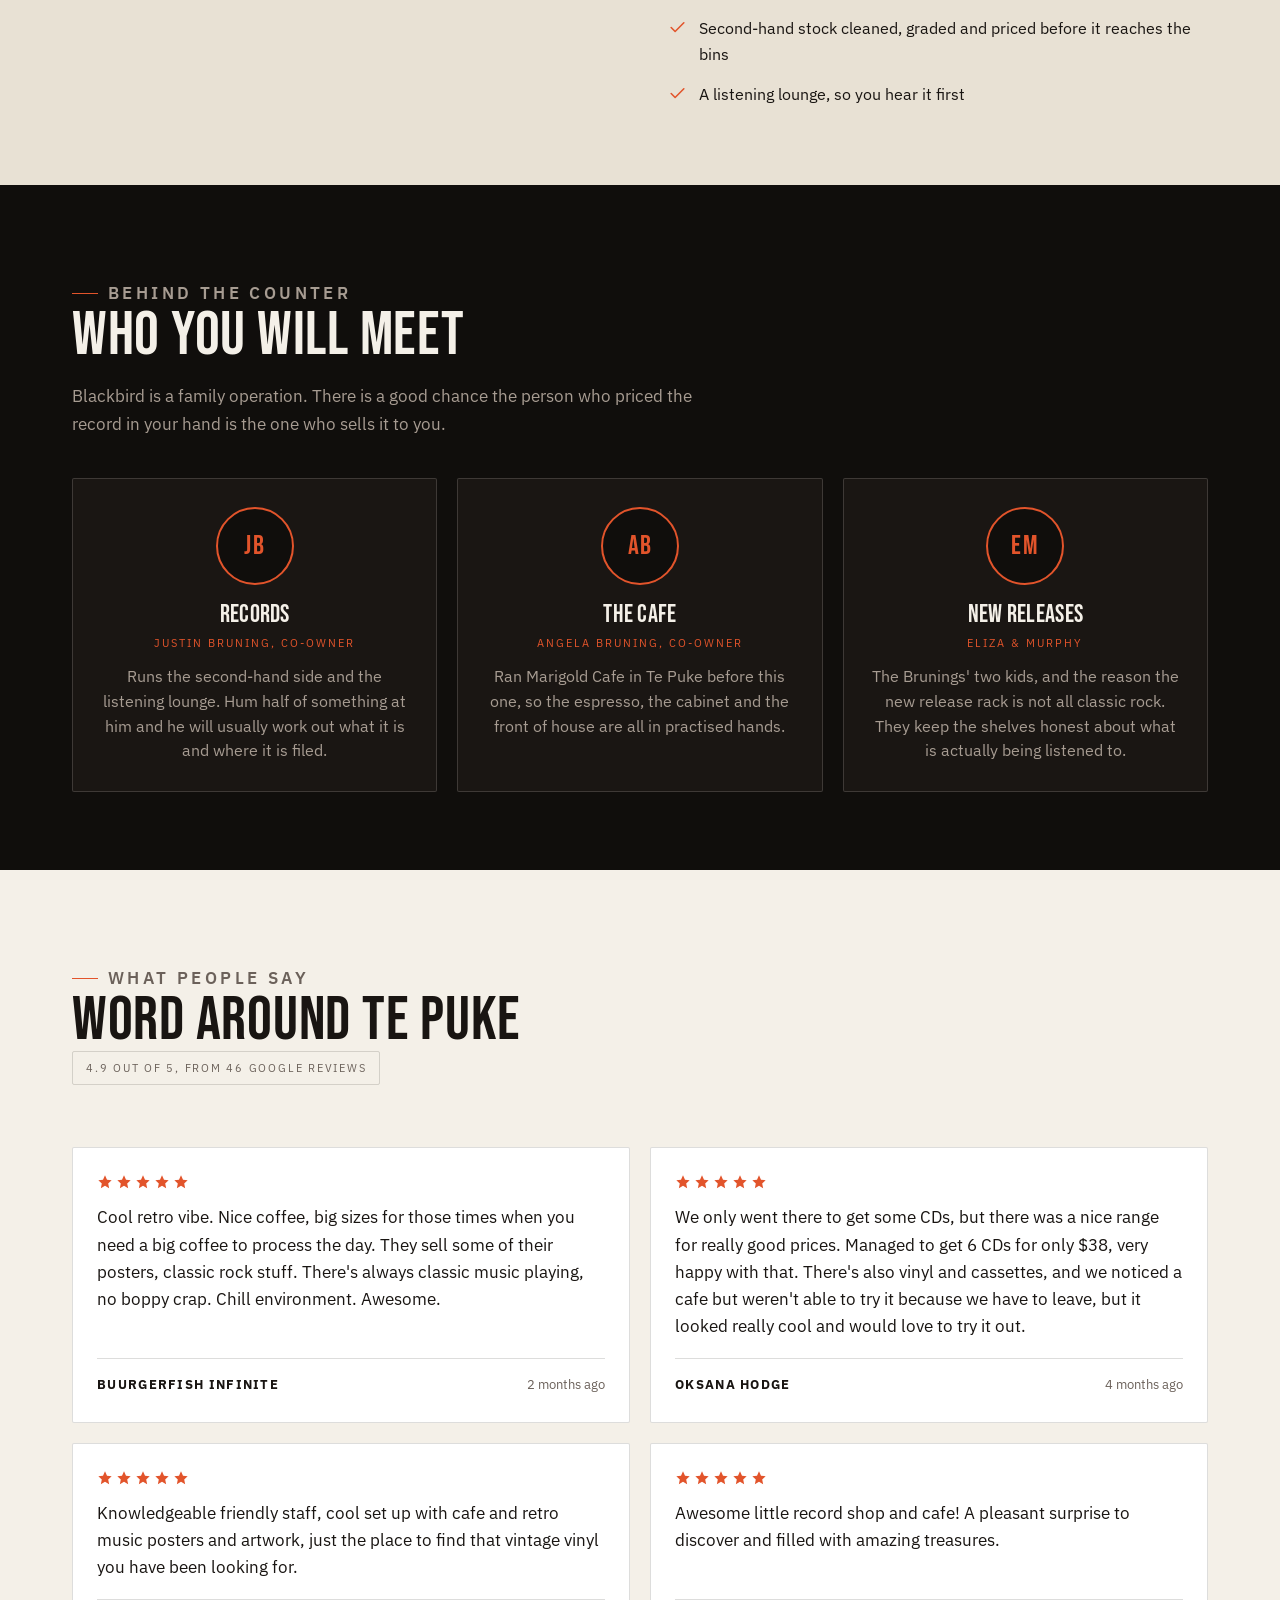
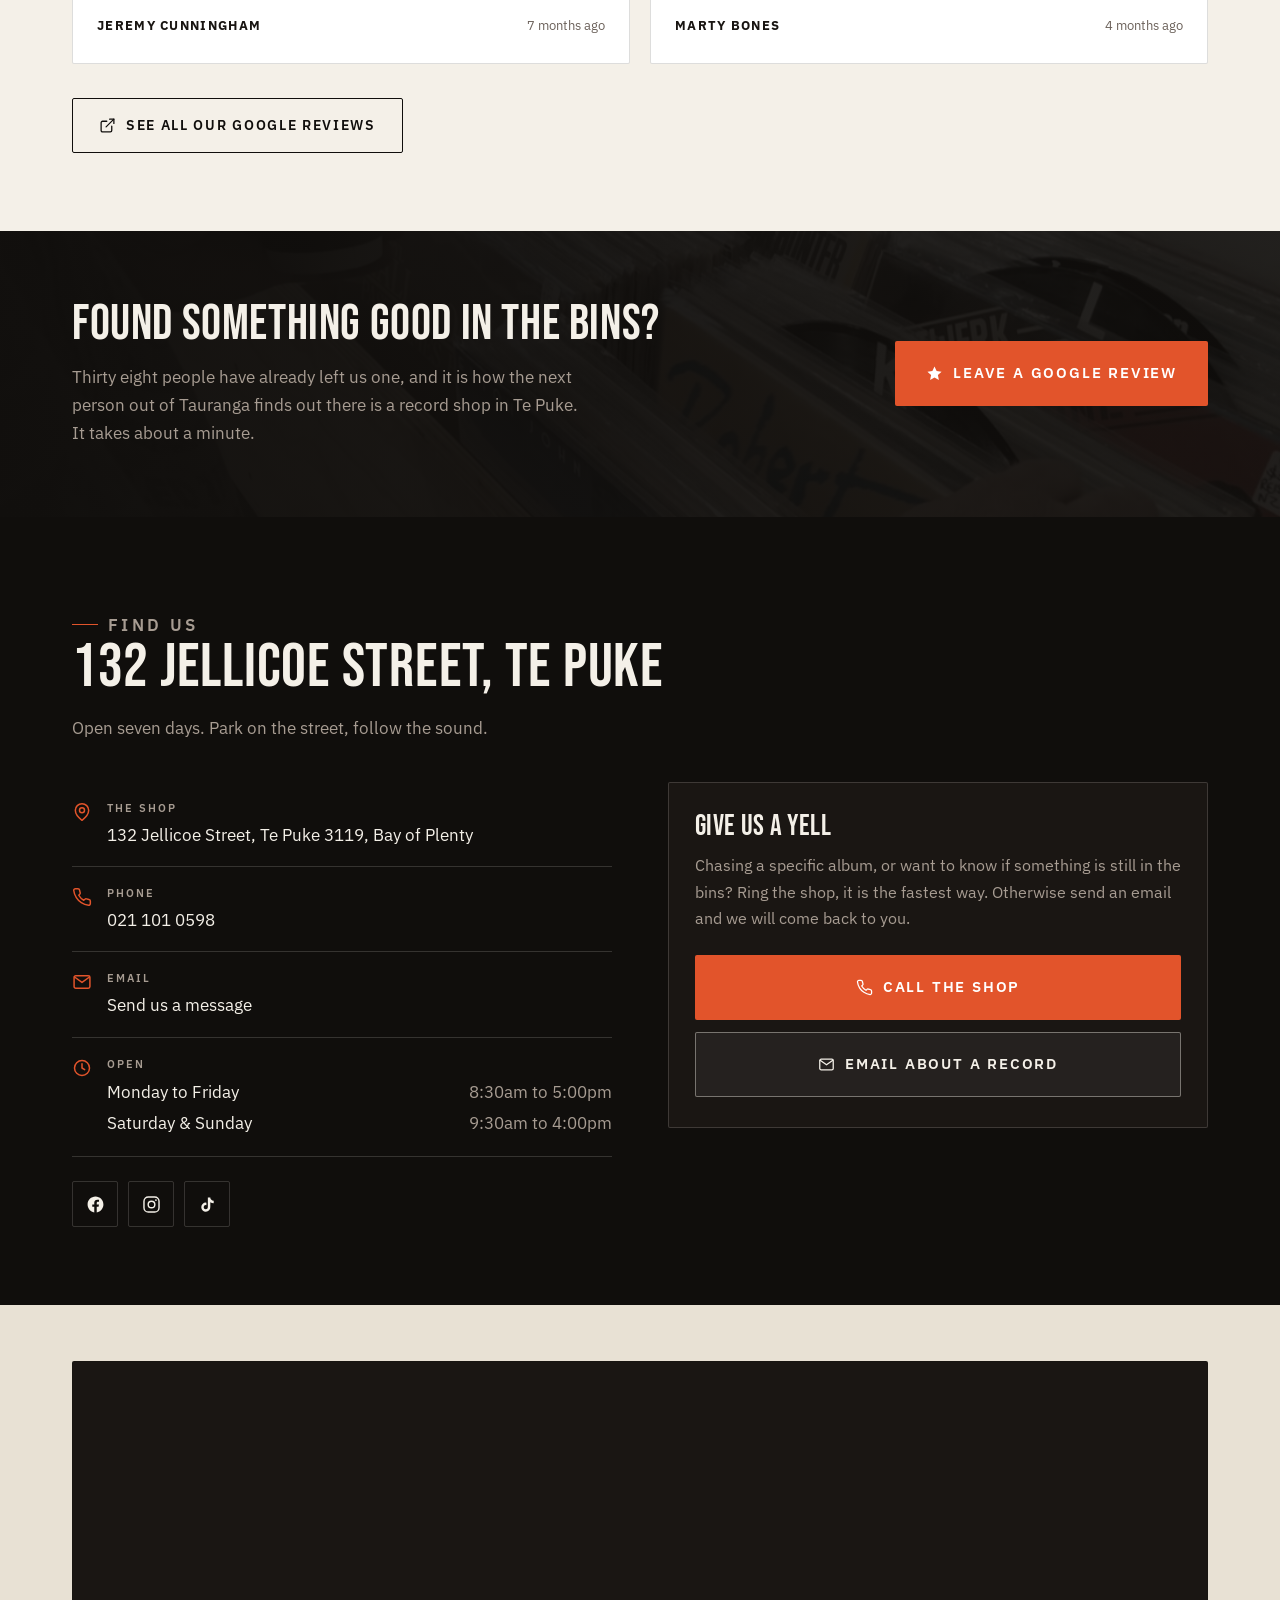
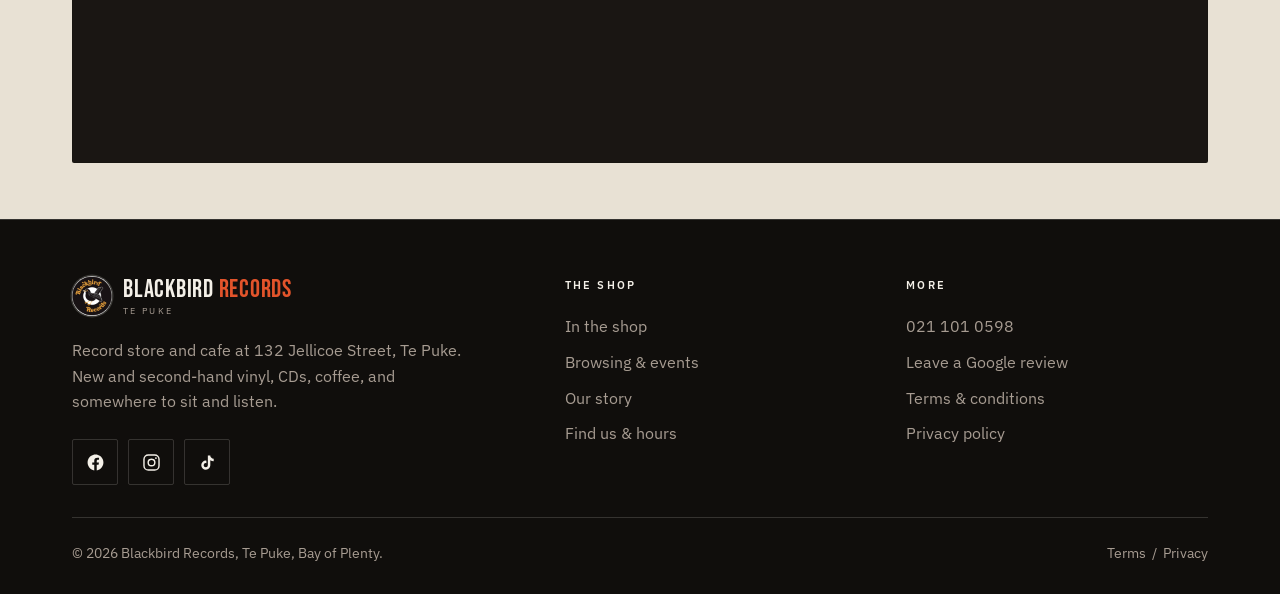
==== commit e9bd222b: "Reviews: match Google (46 reviews), 28 Oct 2026 Co-Authored-By: Claude Opus 5.5 <noreply@anthropic.c" ====
--- a/index.html
+++ b/index.html
@@ -113,7 +113,7 @@
         <p class="hq-text" id="hqText"></p>
         <cite class="hq-name" id="hqName"></cite>
       </div>
-      <span class="hq-badge">Rated 4.9 out of 5 from 38 Google reviews</span>
+      <span class="hq-badge">Rated 4.9 out of 5 from 46 Google reviews</span>
     </figure>
   </div>
 </section>
@@ -273,7 +273,7 @@
     <div class="sec-head rv">
       <p class="eyebrow">What people say</p>
       <h2>Word around Te Puke</h2>
-      <span class="note">4.9 out of 5, from 38 Google reviews</span>
+      <span class="note">4.9 out of 5, from 46 Google reviews</span>
     </div>
 
     <div class="grid" id="reviewCards"></div>
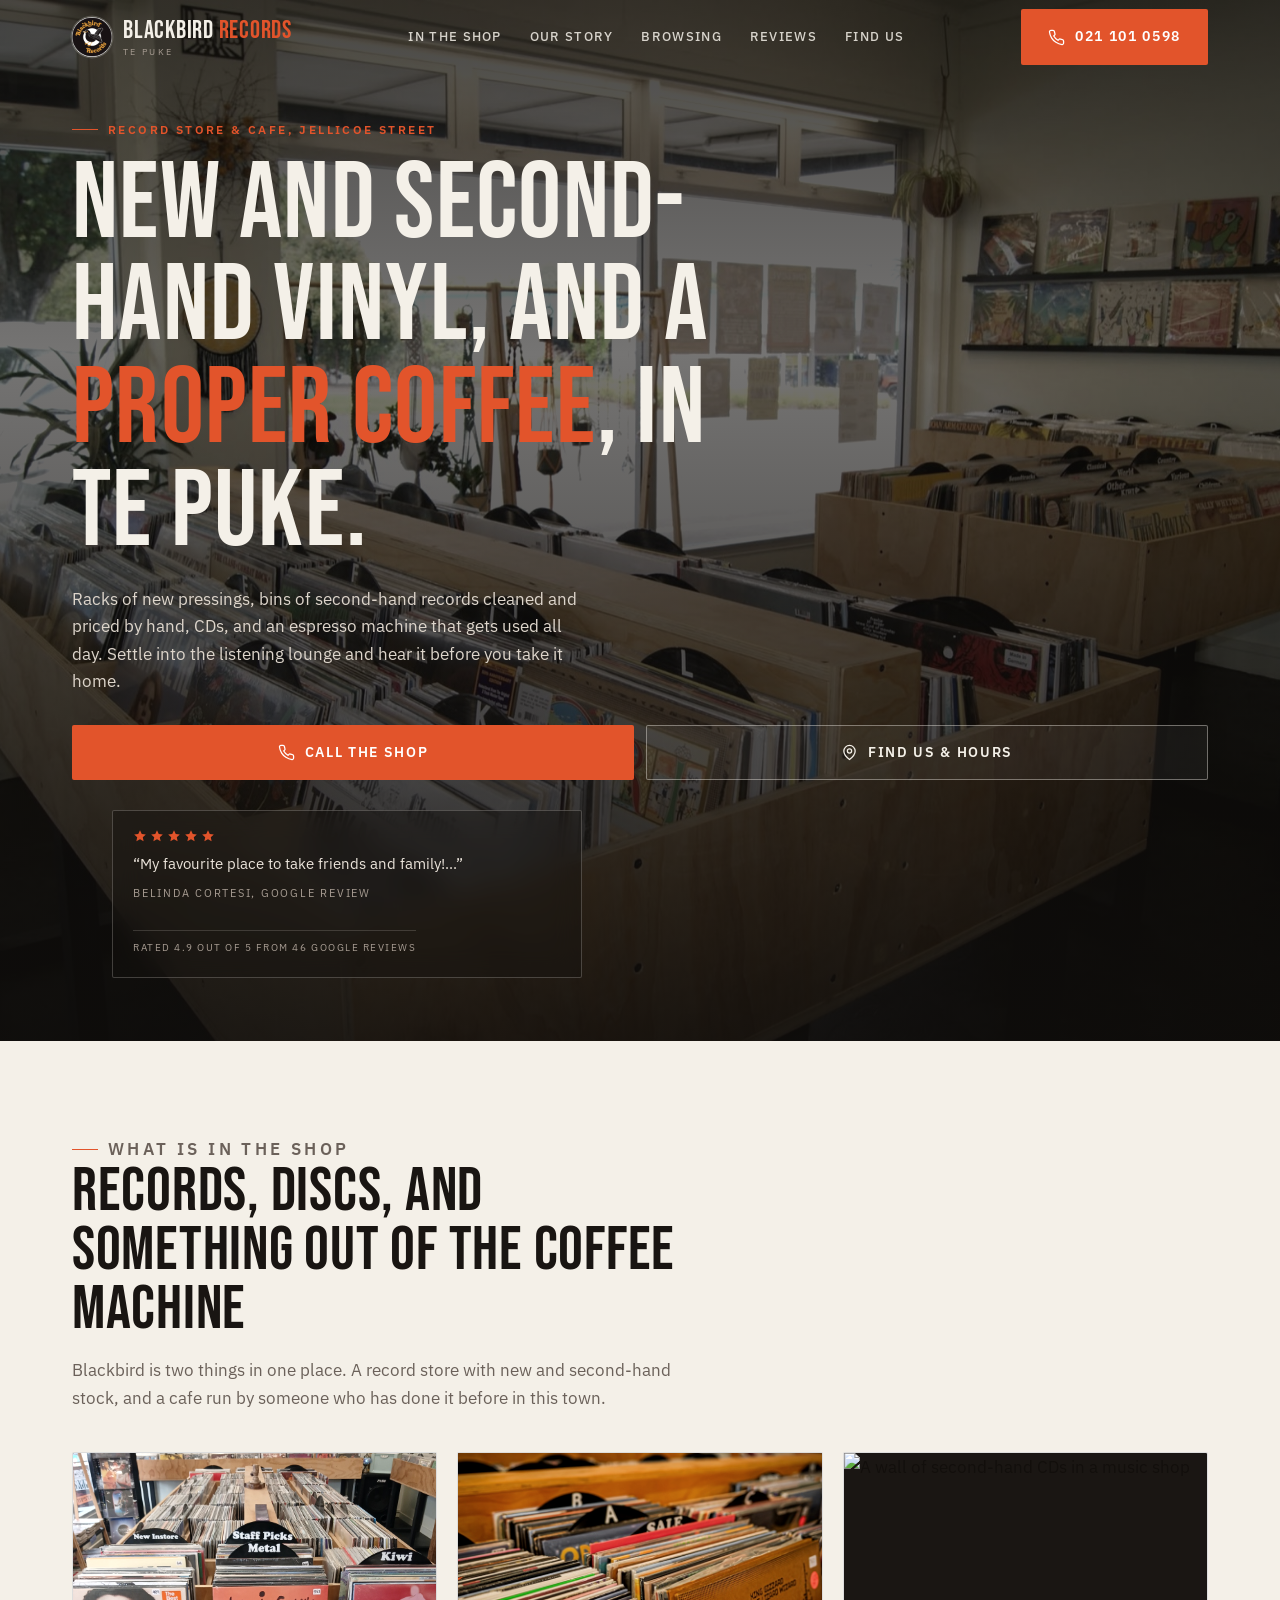
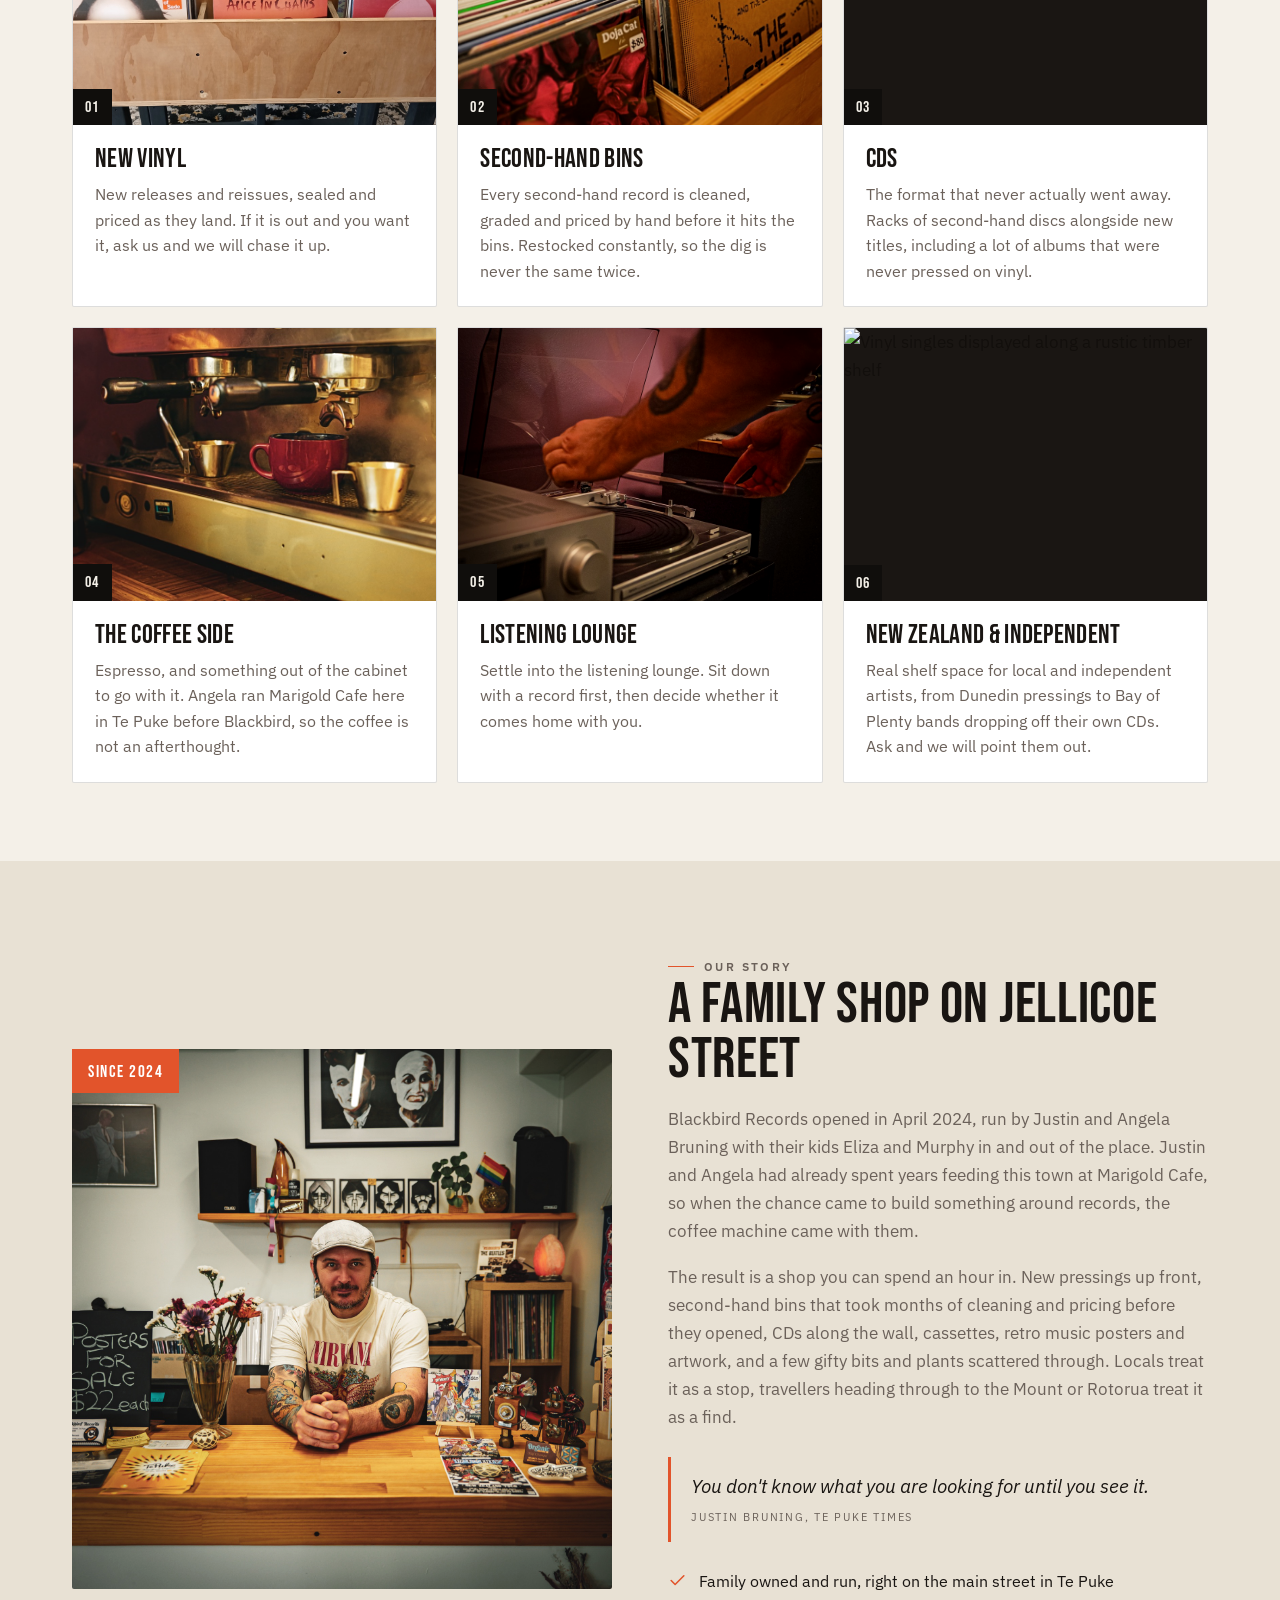
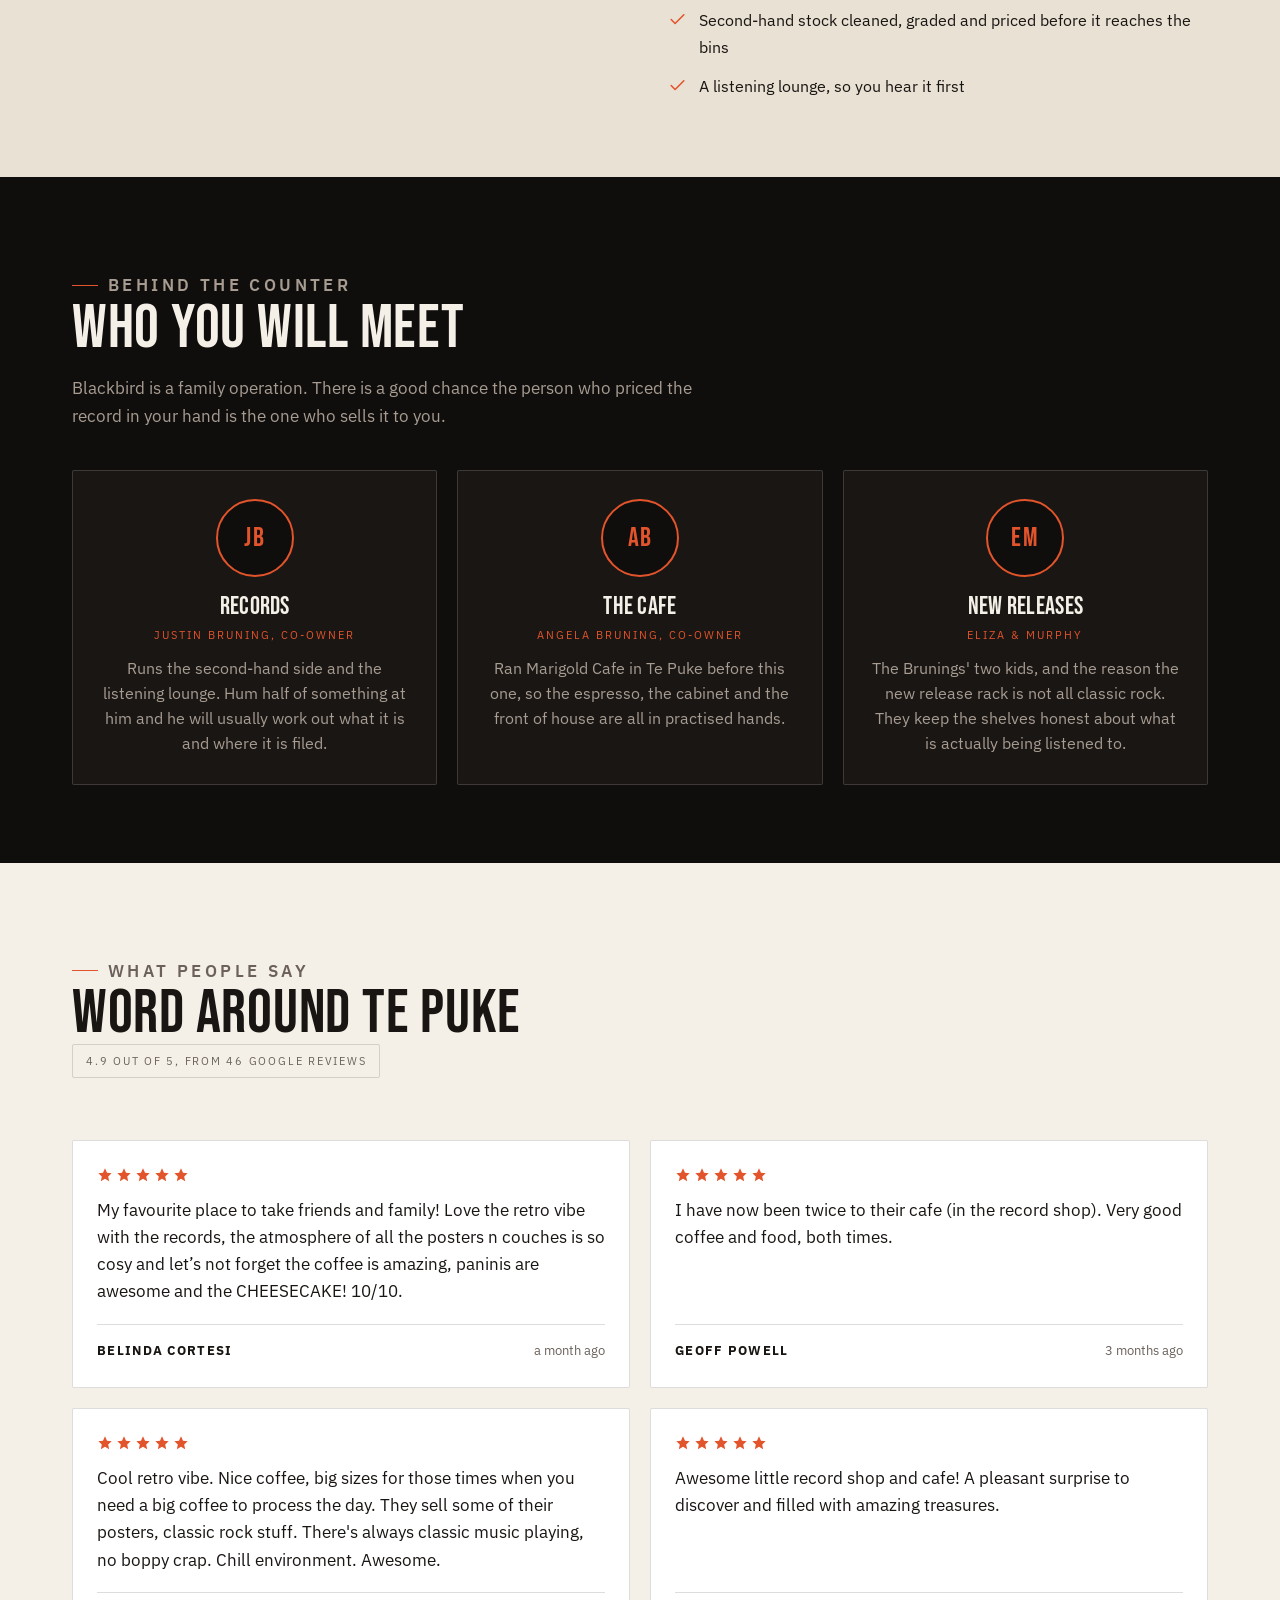
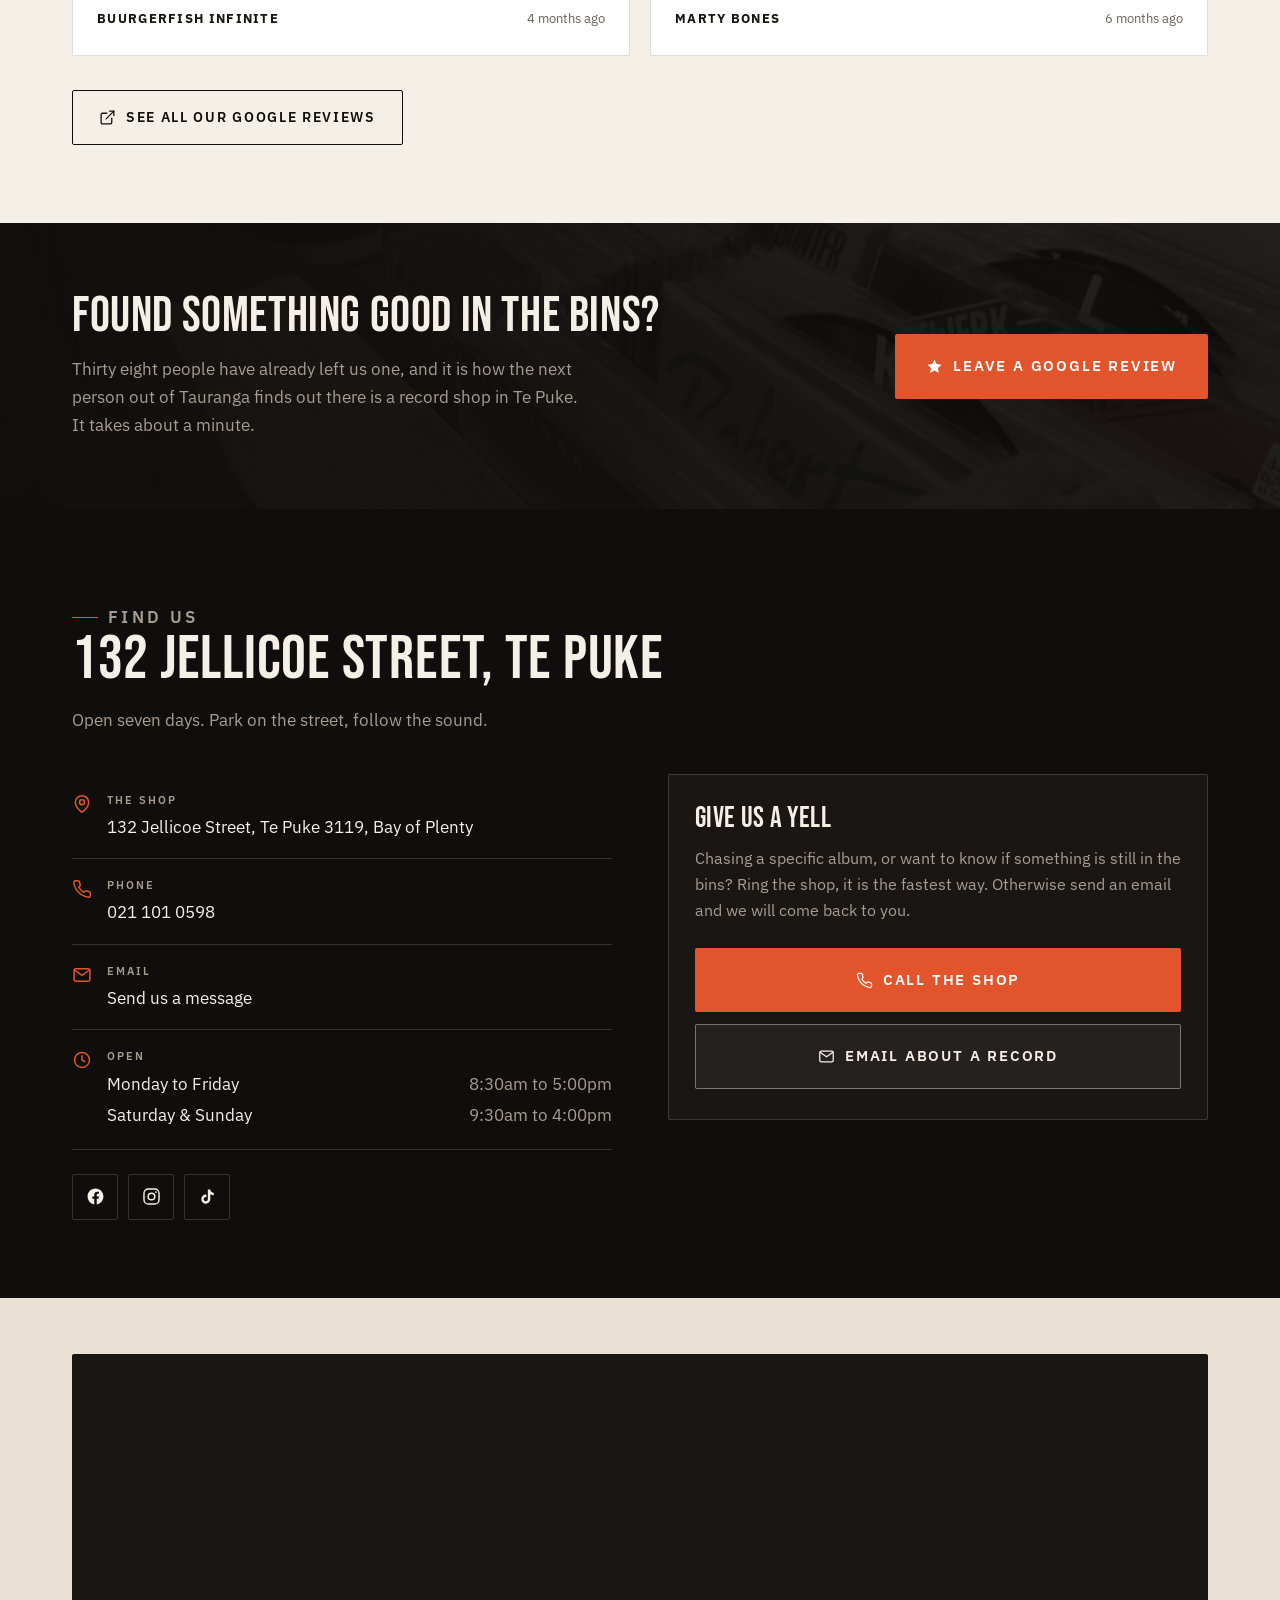
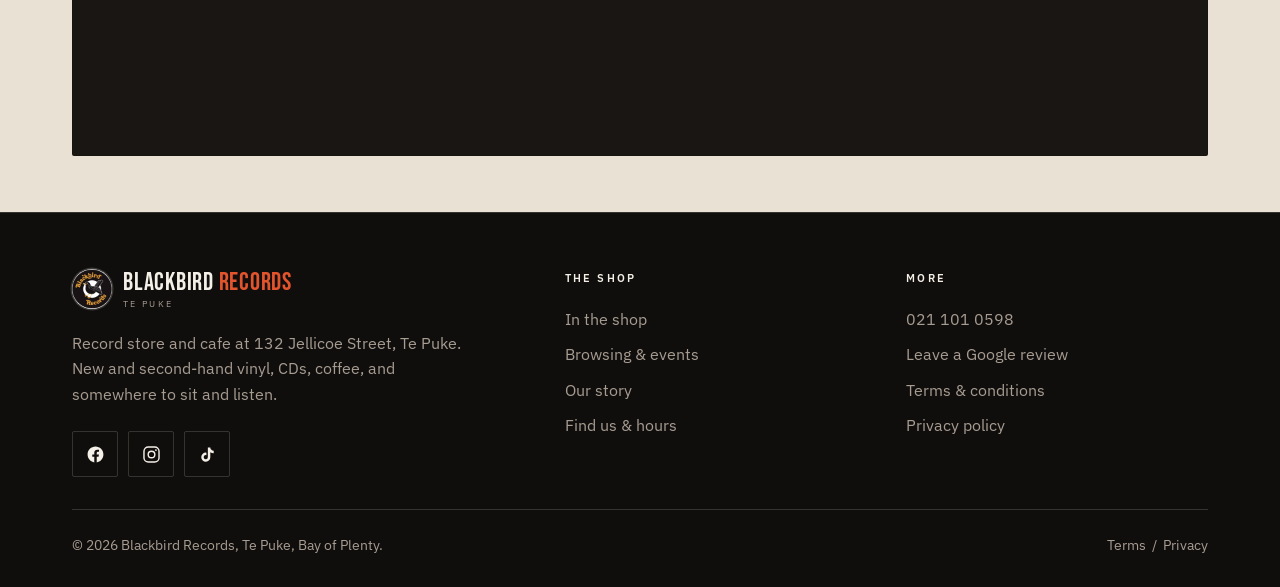
==== commit ffbedb05: "Monthly review refresh: newer Google reviews Co-Authored-By: Claude Opus 5.5 <noreply@anthropic.com>" ====
--- a/index.html
+++ b/index.html
@@ -5,11 +5,11 @@
 <meta name="viewport" content="width=device-width, initial-scale=1">
 <title>Blackbird Records | Record Store &amp; Cafe, Te Puke</title>
 <meta name="description" content="New and second-hand vinyl, CDs and proper coffee at 132 Jellicoe Street, Te Puke. A listening lounge, and shelf space for New Zealand and independent artists.">
-<link rel="canonical" href="https://blackbird-records-demo.vercel.app/">
+<link rel="canonical" href="https://www.blackbirdrecords.co.nz/">
 <meta property="og:type" content="website">
 <meta property="og:title" content="Blackbird Records | Record Store &amp; Cafe, Te Puke">
 <meta property="og:description" content="New and second-hand vinyl, CDs and proper coffee on Jellicoe Street, Te Puke. Hear it before you buy it.">
-<meta property="og:image" content="https://blackbird-records-demo.vercel.app/images/hero-shop.jpg">
+<meta property="og:image" content="https://www.blackbirdrecords.co.nz/images/hero-shop.jpg">
 <meta name="theme-color" content="#100E0C">
 <link rel="icon" type="image/png" href="images/favicon.png">
 <link rel="preconnect" href="https://fonts.googleapis.com">
@@ -448,22 +448,22 @@
 /* Real Google reviews, scraped from the Blackbird Records listing. */
 window.BB_REVIEWS = [
   {
-    name: "BuurgerFish Infinite", date: "2 months ago",
+    name: "belinda cortesi", date: "a month ago",
+    short: "My favourite place to take friends and family!...",
+    text: "My favourite place to take friends and family! Love the retro vibe with the records, the atmosphere of all the posters n couches is so cosy and let’s not forget the coffee is amazing, paninis are awesome and the CHEESECAKE! 10/10."
+  },
+  {
+    name: "Geoff Powell", date: "3 months ago",
+    short: "I have now been twice to their cafe (in the record shop). Very good coffee and food, both times.",
+    text: "I have now been twice to their cafe (in the record shop). Very good coffee and food, both times."
+  },
+  {
+    name: "BuurgerFish Infinite", date: "4 months ago",
     short: "Cool retro vibe. Nice coffee. There's always classic music playing.",
     text: "Cool retro vibe. Nice coffee, big sizes for those times when you need a big coffee to process the day. They sell some of their posters, classic rock stuff. There's always classic music playing, no boppy crap. Chill environment. Awesome."
   },
   {
-    name: "Oksana Hodge", date: "4 months ago",
-    short: "A nice range for really good prices. Managed to get 6 CDs for only $38.",
-    text: "We only went there to get some CDs, but there was a nice range for really good prices. Managed to get 6 CDs for only $38, very happy with that. There's also vinyl and cassettes, and we noticed a cafe but weren't able to try it because we have to leave, but it looked really cool and would love to try it out."
-  },
-  {
-    name: "Jeremy Cunningham", date: "7 months ago",
-    short: "Knowledgeable friendly staff, just the place to find that vintage vinyl.",
-    text: "Knowledgeable friendly staff, cool set up with cafe and retro music posters and artwork, just the place to find that vintage vinyl you have been looking for."
-  },
-  {
-    name: "Marty Bones", date: "4 months ago",
+    name: "Marty Bones", date: "6 months ago",
     short: "Awesome little record shop and cafe, filled with amazing treasures.",
     text: "Awesome little record shop and cafe! A pleasant surprise to discover and filled with amazing treasures."
   }
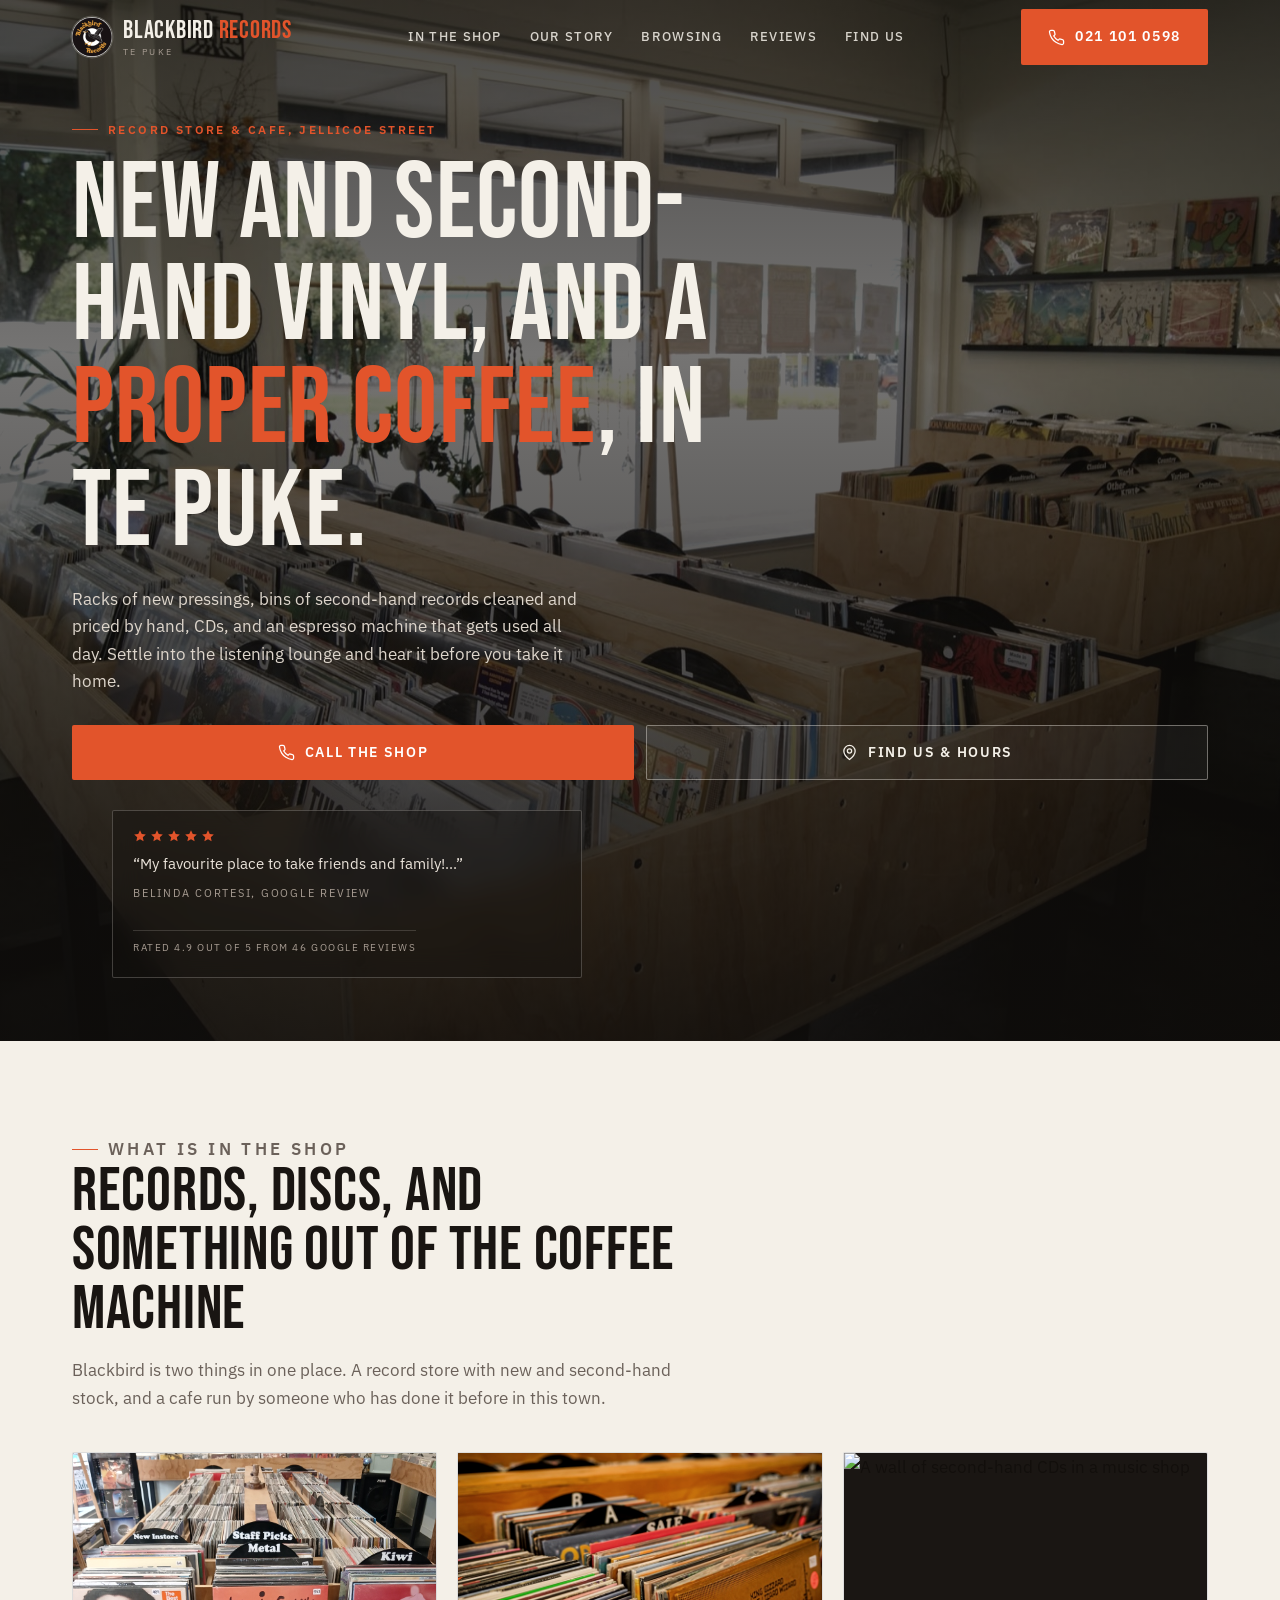
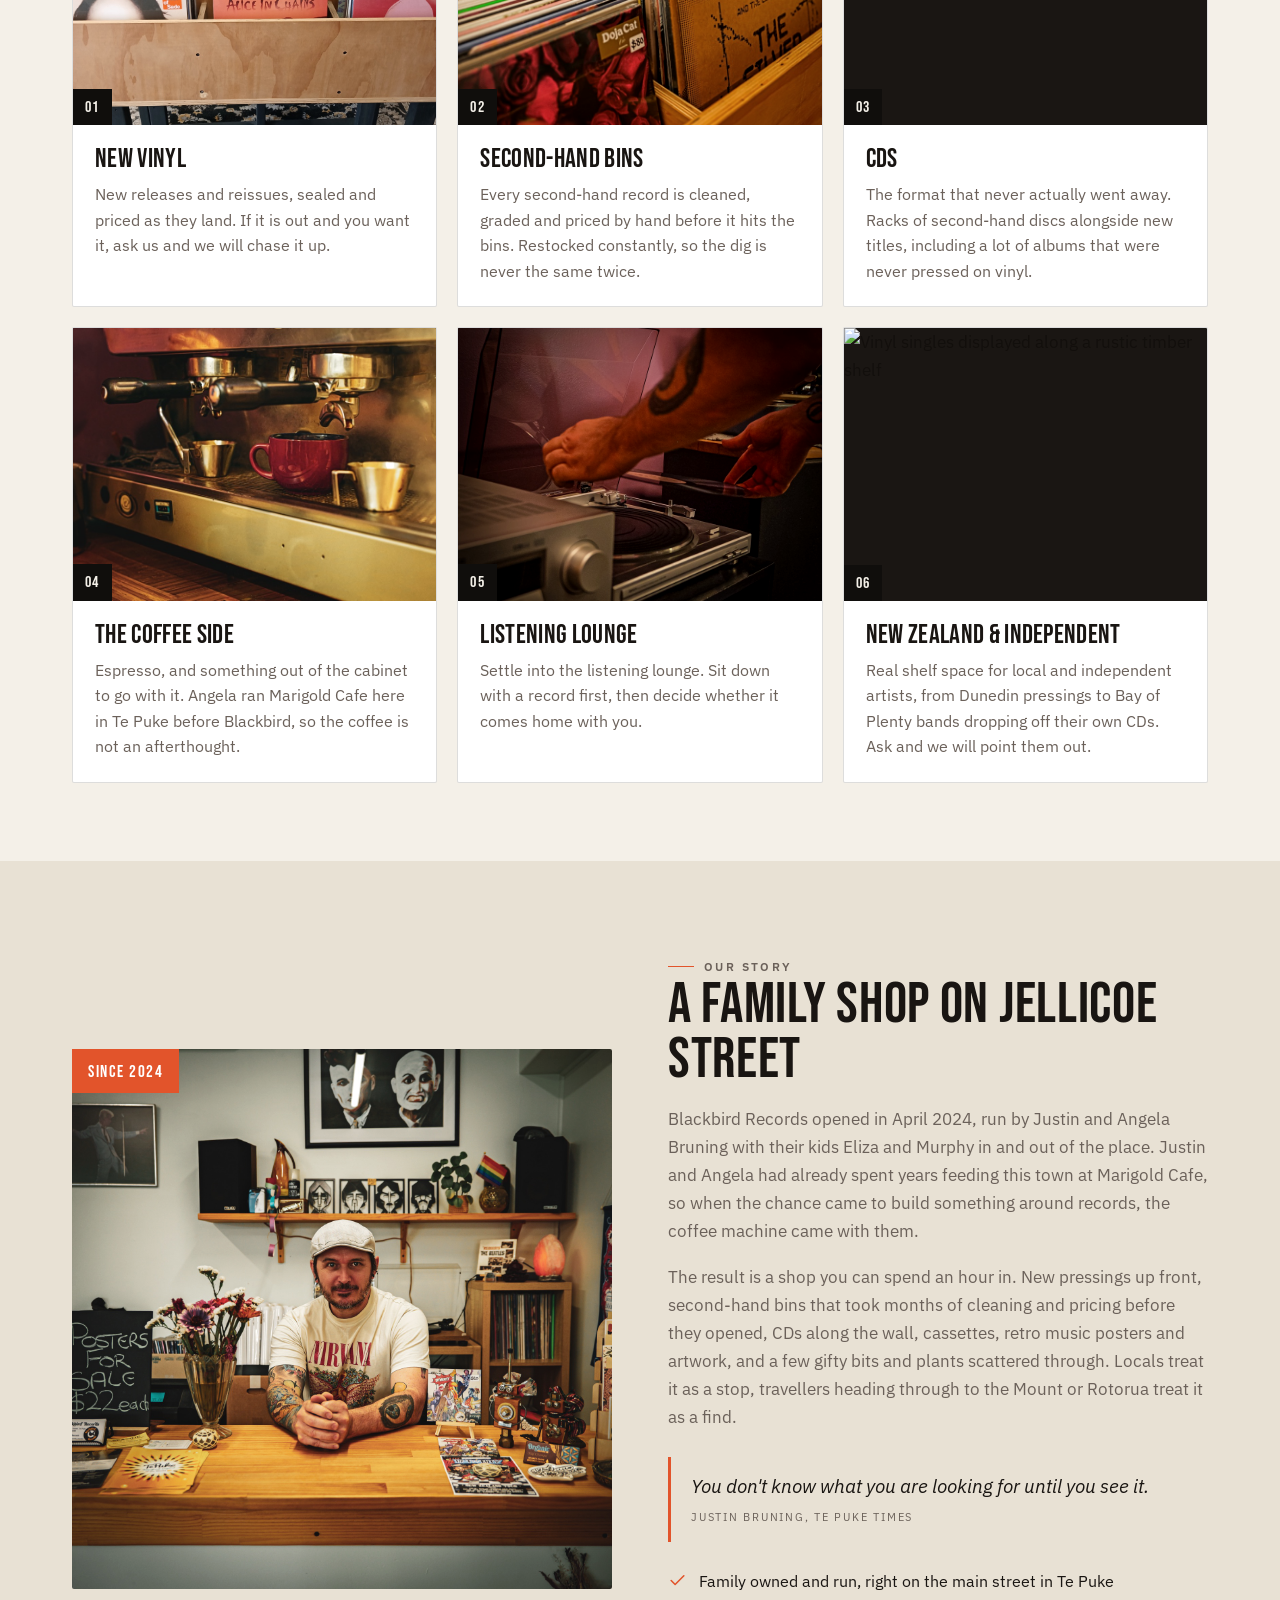
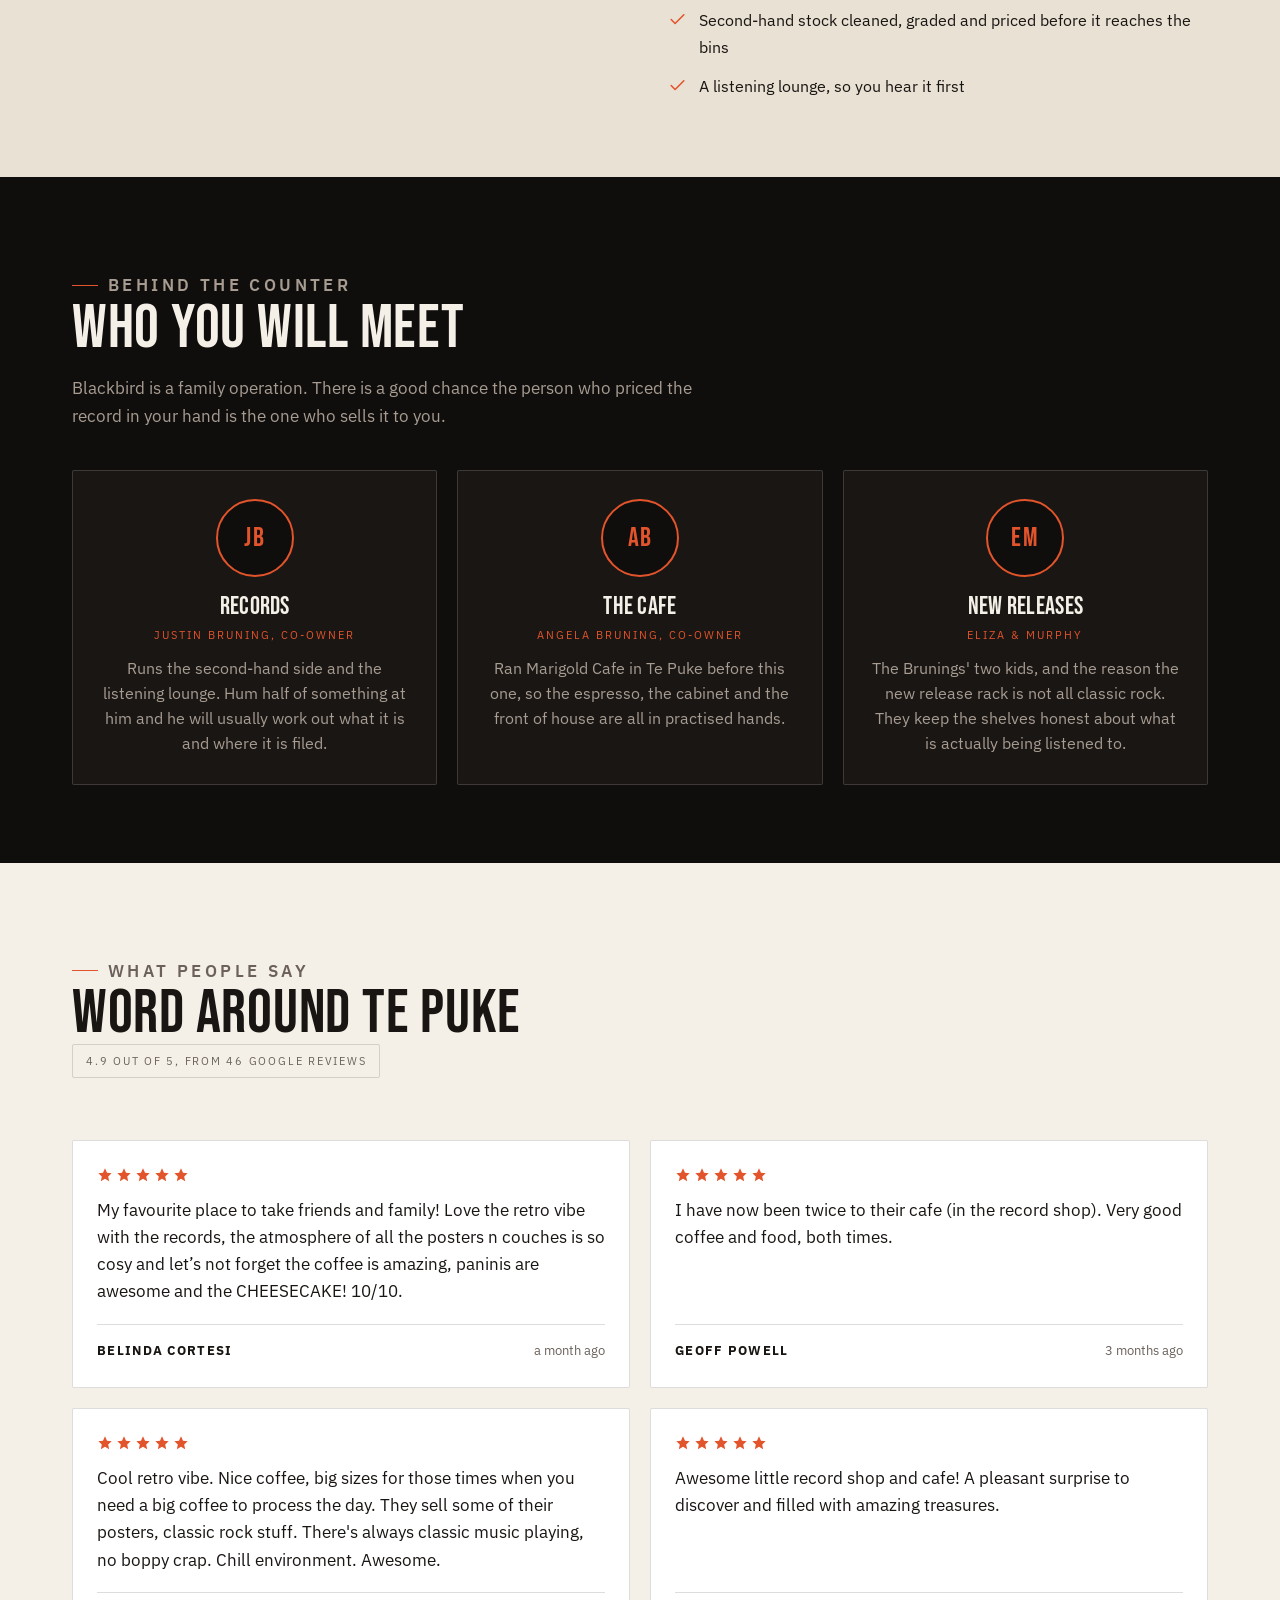
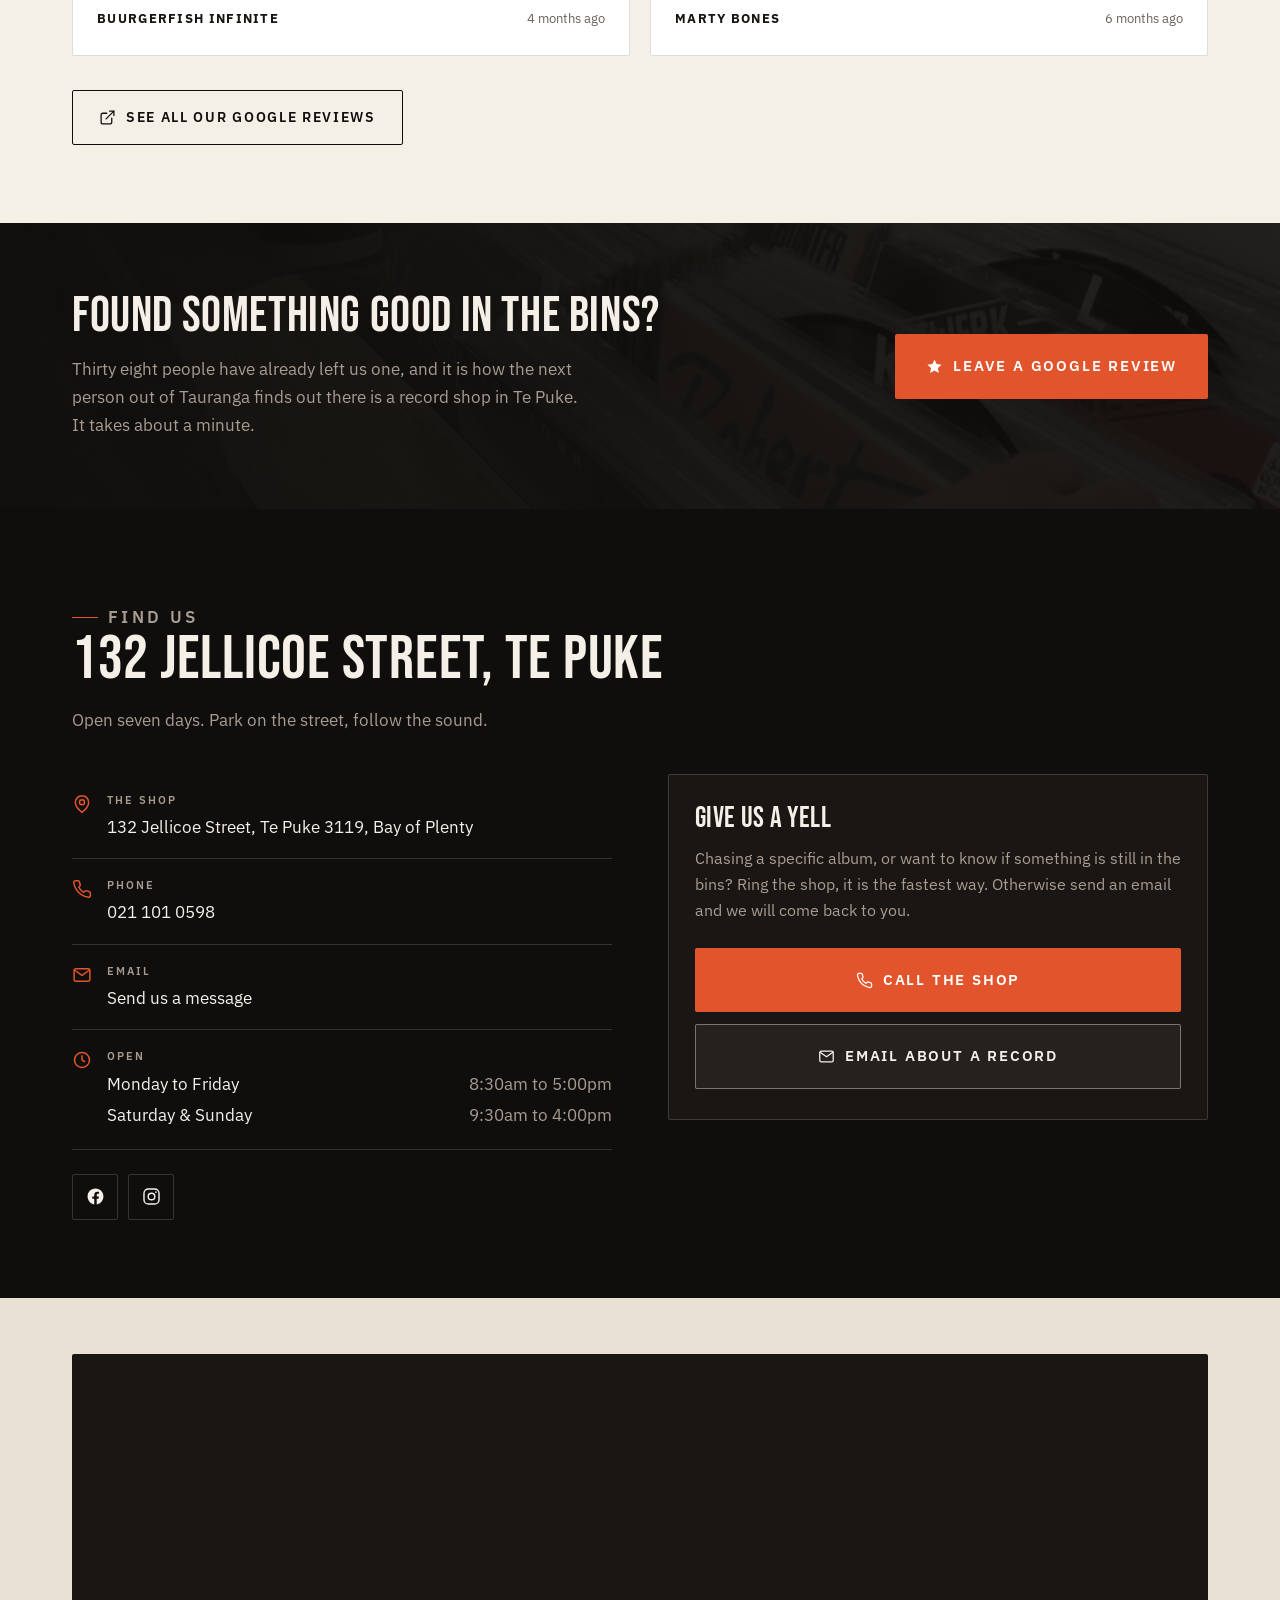
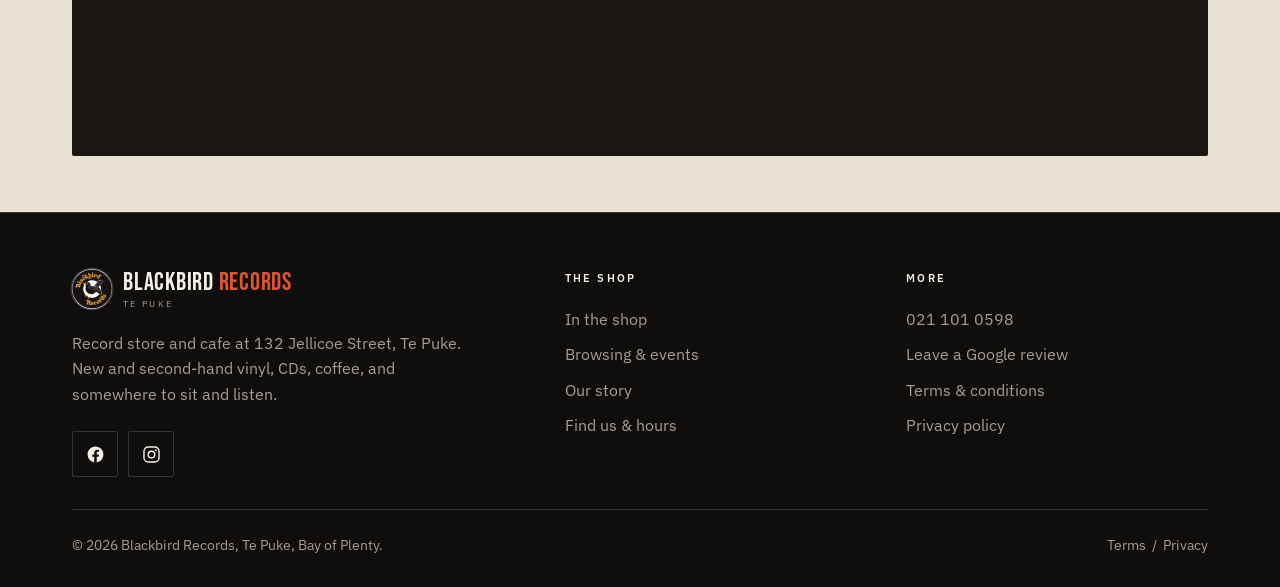
==== commit 3ca4fbc7: "Remove social icons that only ran a Facebook, Instagram or TikTok search They were stand-ins from th" ====
--- a/index.html
+++ b/index.html
@@ -357,9 +357,6 @@
           <a href="https://www.instagram.com/blackbirdrecords_tepuke/" target="_blank" rel="noopener" aria-label="Blackbird Records on Instagram">
             <svg viewBox="0 0 24 24" fill="none" stroke="currentColor" stroke-width="1.8" aria-hidden="true"><rect x="2.5" y="2.5" width="19" height="19" rx="5.5"/><circle cx="12" cy="12" r="4.2"/><circle cx="17.6" cy="6.4" r="1.15" fill="currentColor" stroke="none"/></svg>
           </a>
-          <a href="https://www.tiktok.com/search?q=Blackbird%20Records%20Te%20Puke" target="_blank" rel="noopener" aria-label="Search TikTok for Blackbird Records">
-            <svg viewBox="0 0 24 24" fill="currentColor" aria-hidden="true"><path d="M16.6 5.82A4.28 4.28 0 0 1 15.54 3h-3.1v12.4a2.59 2.59 0 0 1-2.59 2.5 2.59 2.59 0 1 1 .77-5.06v-3.2a5.75 5.75 0 0 0-.77-.05A5.71 5.71 0 1 0 15.54 15V9.01a7.35 7.35 0 0 0 4.3 1.38V7.3a4.29 4.29 0 0 1-3.24-1.48z"/></svg>
-          </a>
         </div>
       </div>
 
@@ -412,9 +409,6 @@
           </a>
           <a href="https://www.instagram.com/blackbirdrecords_tepuke/" target="_blank" rel="noopener" aria-label="Blackbird Records on Instagram">
             <svg viewBox="0 0 24 24" fill="none" stroke="currentColor" stroke-width="1.8" aria-hidden="true"><rect x="2.5" y="2.5" width="19" height="19" rx="5.5"/><circle cx="12" cy="12" r="4.2"/><circle cx="17.6" cy="6.4" r="1.15" fill="currentColor" stroke="none"/></svg>
-          </a>
-          <a href="https://www.tiktok.com/search?q=Blackbird%20Records%20Te%20Puke" target="_blank" rel="noopener" aria-label="Search TikTok for Blackbird Records">
-            <svg viewBox="0 0 24 24" fill="currentColor" aria-hidden="true"><path d="M16.6 5.82A4.28 4.28 0 0 1 15.54 3h-3.1v12.4a2.59 2.59 0 0 1-2.59 2.5 2.59 2.59 0 1 1 .77-5.06v-3.2a5.75 5.75 0 0 0-.77-.05A5.71 5.71 0 1 0 15.54 15V9.01a7.35 7.35 0 0 0 4.3 1.38V7.3a4.29 4.29 0 0 1-3.24-1.48z"/></svg>
           </a>
         </div>
       </div>
